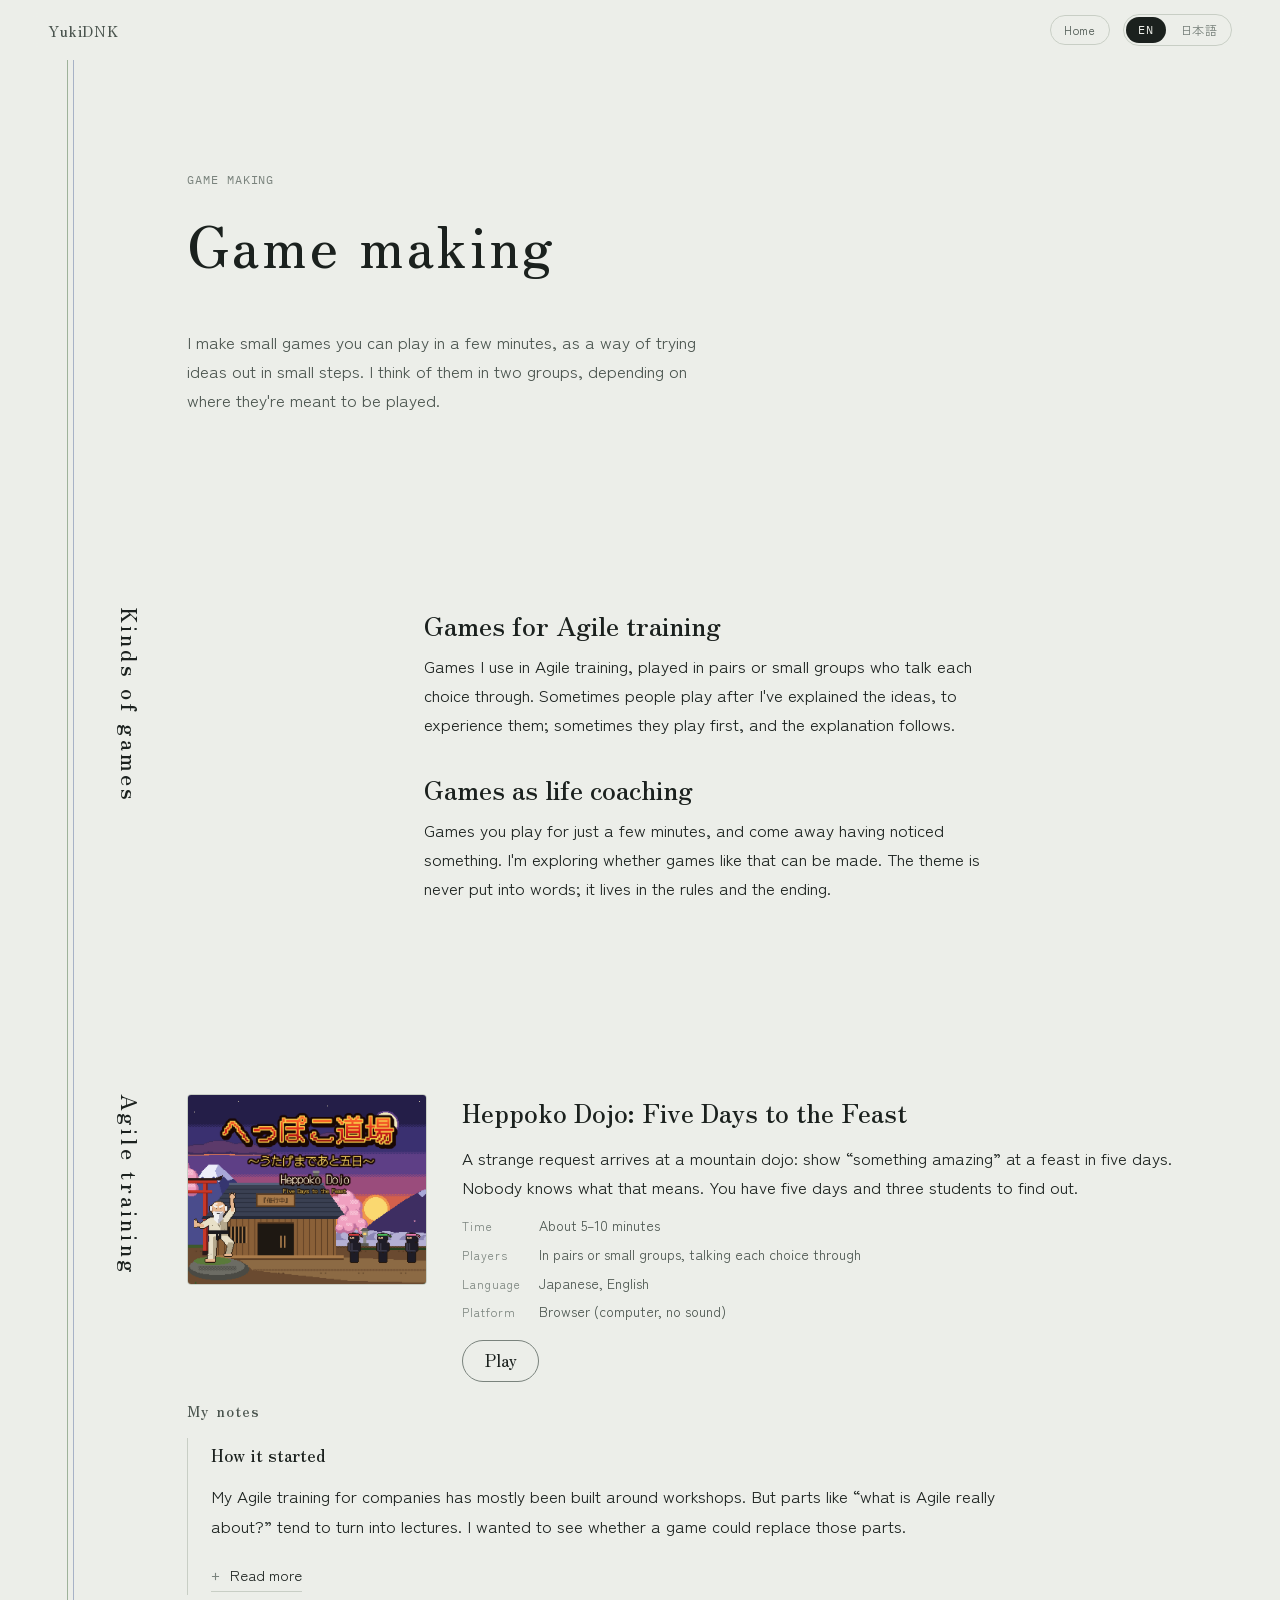
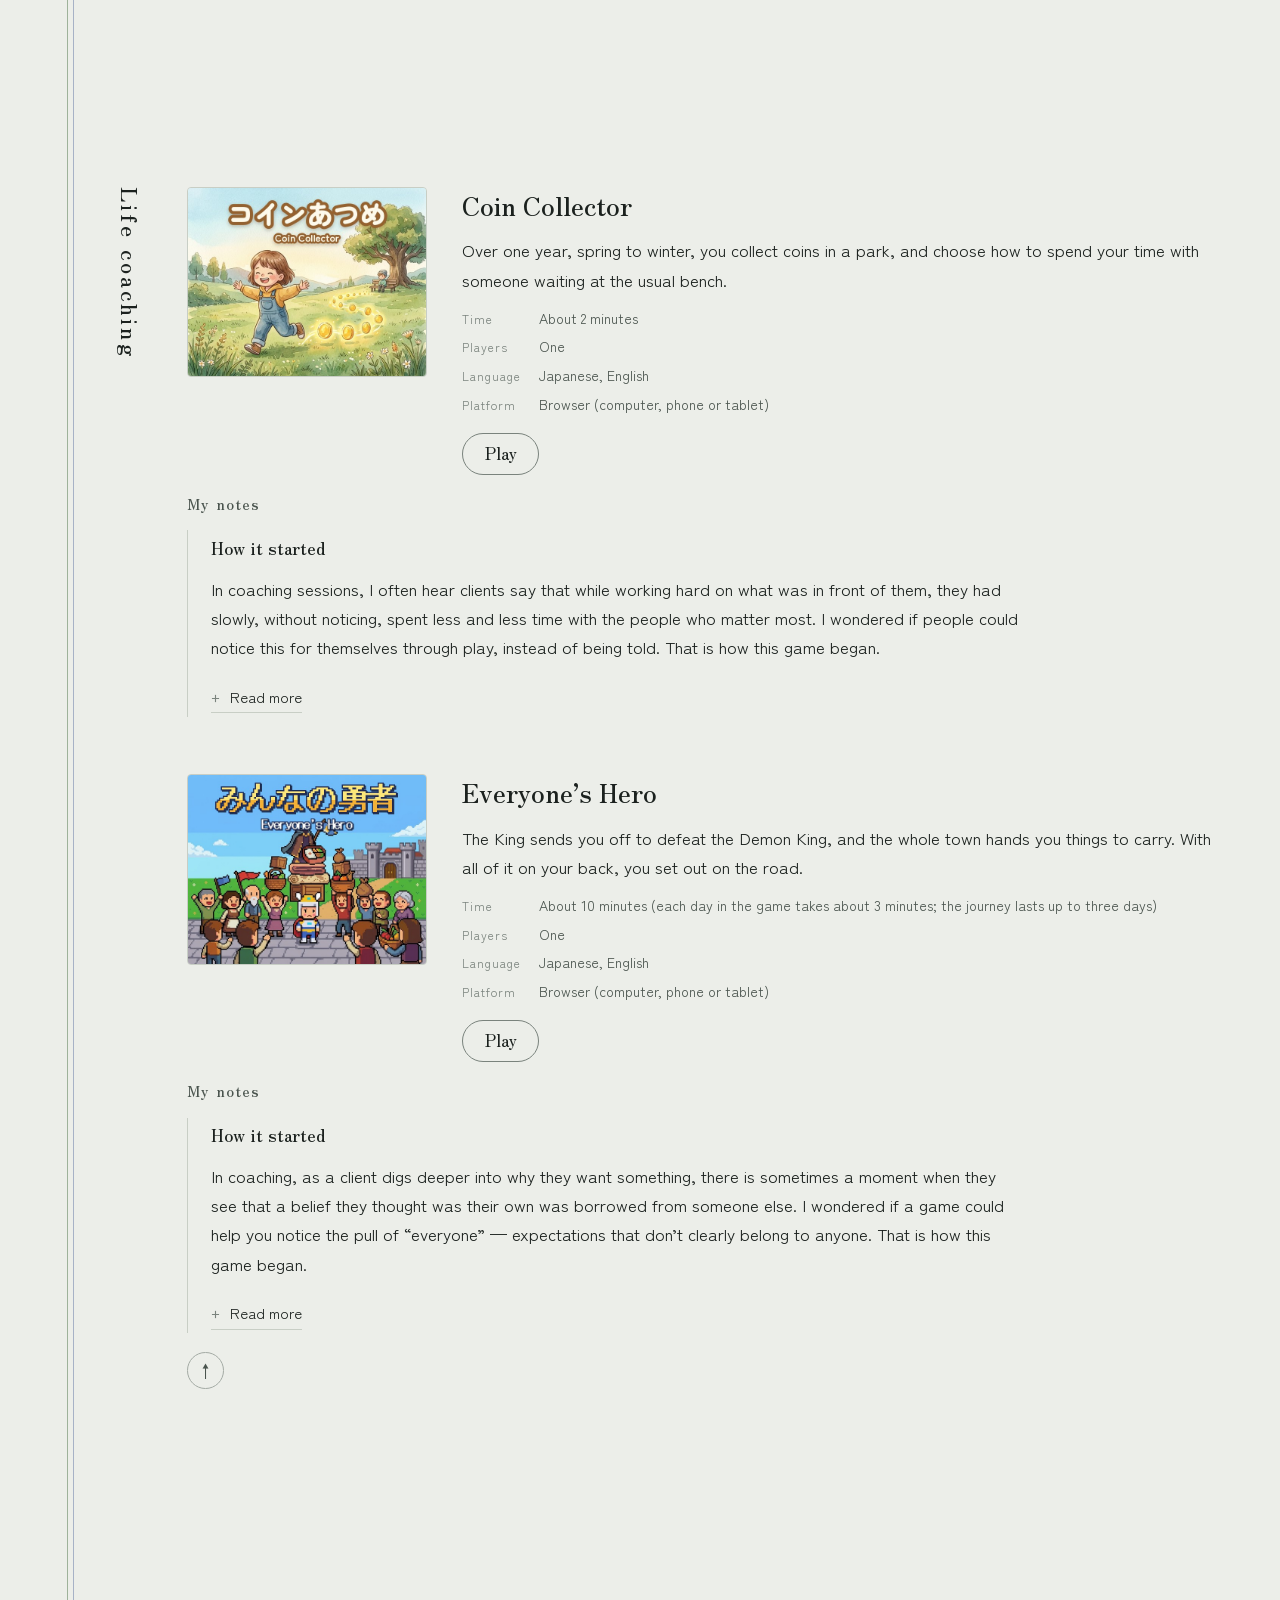
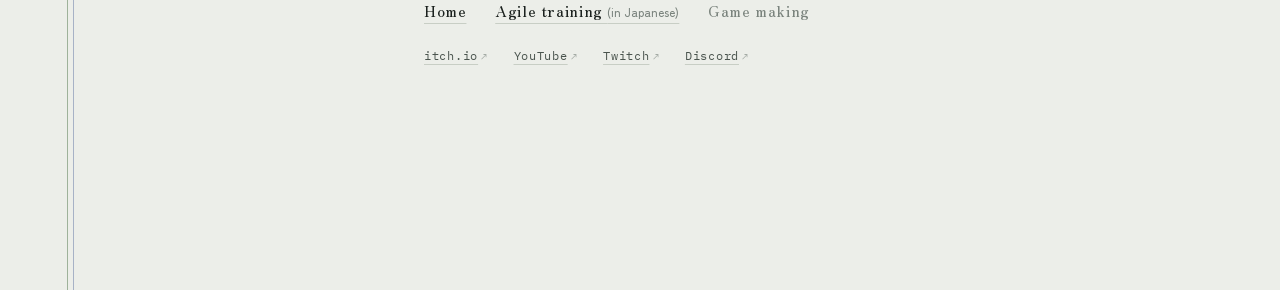
==== games.html @ 8286f77a "テキスト修正" ====
<!doctype html>
<html lang="ja" data-lang="ja">
<head>
<meta charset="utf-8">
<meta name="viewport" content="width=device-width, initial-scale=1, viewport-fit=cover">
<title>Game making | YukiDNK</title>
<meta name="description" content="YukiDNKがつくる数分で遊べる小さなゲーム。アジャイル研修向けとライフコーチング体験の2種類。Small browser games by YukiDNK, for Agile training and as life coaching.">
<meta property="og:type" content="website">
<meta property="og:site_name" content="YukiDNK">
<meta property="og:locale" content="ja_JP">
<meta property="og:locale:alternate" content="en_US">
<meta property="og:title" content="Game making | YukiDNK">
<meta property="og:description" content="YukiDNKがつくる数分で遊べる小さなゲーム。アジャイル研修向けとライフコーチング体験の2種類。Small browser games by YukiDNK, for Agile training and as life coaching.">
<meta property="og:url" content="https://yukidnk.github.io/games.html">
<meta property="og:image" content="https://yukidnk.github.io/assets/img/yukidnk-og-games.png">
<meta property="og:image:width" content="1200">
<meta property="og:image:height" content="630">
<meta property="og:image:alt" content="ゲーム開発 / Game making | YukiDNK">
<meta name="twitter:card" content="summary_large_image">
<link rel="icon" type="image/png" sizes="64x64" href="assets/img/yukidnk-favicon.png">
<link rel="icon" type="image/png" sizes="192x192" href="assets/img/yukidnk-favicon-192.png">
<link rel="apple-touch-icon" sizes="180x180" href="assets/img/yukidnk-apple-touch.png">
<link rel="preconnect" href="https://fonts.googleapis.com">
<link rel="preconnect" href="https://fonts.gstatic.com" crossorigin>
<link rel="stylesheet" href="https://fonts.googleapis.com/css2?family=IBM+Plex+Mono:wght@300;400&family=Zen+Kaku+Gothic+New:wght@400;500;700&family=Zen+Old+Mincho:wght@500;600&display=swap">
<link rel="stylesheet" href="assets/css/style.css">
<script>(function(){var l=null;try{l=localStorage.getItem('ns-lang')}catch(e){}if(l!=='ja'&&l!=='en'){l='en'}var r=document.documentElement;r.setAttribute('data-lang',l);r.lang=l;})();</script>
<style>
/* ---------- training page: shares the tokens, header, sections and footer of the top page ---------- */

.sub .mark { opacity: 1; transform: none; }
.home {
  font: 400 .74rem/1 var(--sans);
  letter-spacing: .04em;
  padding: .5rem .85rem;
  border: 1px solid var(--rule);
  border-radius: 999px;
  color: var(--ink-2);
  text-decoration: none;
  transition: color .2s, border-color .2s;
}
.home:hover { color: var(--ink); border-color: var(--ink-3); }

/* the two lines, quiet and straight here */
.story.plain::before,
.story.plain::after {
  content: "";
  position: absolute;
  top: 0; bottom: 0;
  width: 1.35px;
  opacity: .55;
  pointer-events: none;
}
.story.plain::before { left: calc(var(--thread-w) * .34); background: var(--line-a); }
.story.plain::after  { left: calc(var(--thread-w) * .34 + 6px); background: var(--line-b); }

/* title */
.t-hero {
  display: grid;
  grid-template-columns: var(--hcol) minmax(0, 1fr);
  column-gap: var(--gap);
  padding-top: clamp(3rem, 9vw, 7rem);
}
.t-hero > * { grid-column: 2; }
.t-kicker {
  font: 400 .72rem/1.4 var(--mono);
  letter-spacing: .08em;
  color: var(--ink-3);
  margin-bottom: 1.2rem;
}
.t-title {
  font-family: var(--serif);
  font-weight: 500;
  font-size: clamp(2.3rem, 1.6rem + 3vw, 3.6rem);
  line-height: 1.25;
  letter-spacing: .04em;
}
.t-lead {
  max-width: 32rem;
  margin-top: clamp(2rem, 5vw, 3rem);
  color: var(--ink-2);
}

/* body column inside a section: a small label on the side, text in the reading column */
.t-block {
  display: grid;
  grid-template-columns: var(--side) minmax(0, var(--measure));
  column-gap: var(--gap);
  row-gap: 1rem;
  align-items: start;
}
/* the side label sits on the same baseline as the first line beside it */
.t-block { align-items: baseline; }
.t-block + .t-block { margin-top: clamp(3.5rem, 8vw, 5rem); }
.t-block > * { grid-column: 2; }
.t-side {
  grid-column: 1;
  grid-row: 1;
  font: 400 .72rem/1.6 var(--mono);
  letter-spacing: .06em;
  color: var(--ink-3);
}
.t-block h3 {
  font-family: var(--serif);
  font-weight: 600;
  font-size: clamp(1.3rem, 1.05rem + .9vw, 1.65rem);
  line-height: 1.4;
}
.t-note { color: var(--ink-2); font-size: .94rem; }

/* quiet lists: a small dot, like the lead on the top page */
.t-list { list-style: none; padding: 0; display: flex; flex-direction: column; gap: .55rem; }
.t-list li { position: relative; padding-left: 1.2rem; }
.t-list li::before {
  content: "";
  position: absolute;
  left: .1rem; top: .85em;
  width: 5px; height: 5px;
  border-radius: 50%;
  background: var(--line-a);
}
.t-list.b li::before { background: var(--line-b); }
.t-list.alt li:nth-child(even)::before { background: var(--line-b); }

.t-pair { display: grid; grid-template-columns: minmax(0, 1fr); gap: 1.8rem; margin-top: .4rem; }
.t-pair h4 {
  font-family: var(--serif);
  font-weight: 500;
  font-size: 1.05rem;
  margin: 0 0 .6rem;
}
.t-pair h4 small {
  font: 400 .7rem/1 var(--mono);
  letter-spacing: .08em;
  color: var(--ink-3);
  margin-left: .6rem;
}



.top-r { display: flex; align-items: center; gap: .8rem; }

/* the two kinds */
.g-kinds { display: grid; gap: 2rem; }
.g-kind h3 { margin-bottom: .45rem; }
.plain-link { text-decoration: none; }
.plain-link:hover { text-decoration: underline; text-decoration-color: var(--line-a); text-underline-offset: .35em; text-decoration-thickness: 1px; }

/* one game: a compact row that stays short as the list grows */
.g-list { display: flex; flex-direction: column; gap: clamp(2.6rem, 6vw, 3.6rem); }
.g-game {
  display: grid;
  grid-template-columns: minmax(0, 15rem) minmax(0, 1fr);
  column-gap: clamp(1.4rem, 3vw, 2.2rem);
  row-gap: 1rem;
  align-items: start;
}
.g-cover {
  position: relative;
  margin: 0;
  aspect-ratio: 630 / 500;
  border-radius: 4px;
  overflow: hidden;
  background: var(--paper-2);
  border: 1px solid var(--rule);
}
.g-cover img { position: absolute; inset: 0; display: block; width: 100%; height: 100%; object-fit: cover; }
.g-body { display: flex; flex-direction: column; gap: .8rem; min-width: 0; }
.g-title { font-family: var(--serif); font-weight: 600; font-size: clamp(1.3rem, 1.05rem + .9vw, 1.6rem); line-height: 1.4; }
.g-meta {
  display: grid;
  grid-template-columns: max-content minmax(0, 1fr);
  align-items: baseline;
  gap: .3rem 1.1rem;
  margin: 0;
  font-size: .88rem;
  line-height: 1.7;
}
.g-meta dt { font-family: var(--sans); font-size: .76rem; letter-spacing: .08em; color: var(--ink-3); }
.g-meta dd { margin: 0; color: var(--ink-2); }
.g-actions { display: flex; flex-wrap: wrap; align-items: center; gap: .8rem 1.4rem; margin-top: .2rem; }
.g-actions .door { font-size: 1.02rem; padding: .55em 1.3em .6em; }

/* the notes sit under the row, across its full width: the beginning shows, the rest folds */
.g-notes { grid-column: 1 / -1; }
.g-notes-label { font-family: var(--serif); font-weight: 600; font-size: .92rem; letter-spacing: .08em; color: var(--ink-2); }
.g-notes-body {
  margin-top: .9rem;
  padding: .2rem 0 .2rem 1.4rem;
  border-left: 1px solid var(--rule);
  display: flex; flex-direction: column; gap: 1.8rem;
  max-width: calc(15rem + 2.2rem + var(--measure));
}
.g-more { margin-top: -.6rem; }
.g-more summary {
  display: inline-flex; align-items: baseline; gap: .5rem;
  cursor: pointer; list-style: none;
  font-size: .92rem; color: var(--ink);
}
.g-more summary::-webkit-details-marker { display: none; }
.g-more summary::before { content: "+"; font-family: var(--mono); color: var(--ink-3); display: inline-block; width: .8em; }
.g-more[open] summary::before { content: "\2212"; }
.g-more[open] summary { color: var(--ink-3); }
.g-more summary:hover { color: var(--ink); }
.g-more:not([open]) .when-open, .g-more[open] .when-closed { display: none; }
.g-note-out { font-size: .88rem; color: var(--ink-2); }
.g-note-out a { text-underline-offset: .3em; text-decoration-thickness: 1px; }
.g-more-body { margin-top: 1.6rem; display: flex; flex-direction: column; gap: 1.8rem; }
.g-note h4 { font-family: var(--serif); font-weight: 600; font-size: 1.05rem; margin: 0 0 .55rem; }
.g-note > * + * { margin-top: .7rem; }
.g-changed li b { font-weight: 500; }
.g-changed li .to { display: block; color: var(--ink-2); }

@media (max-width: 860px) {
  .t-hero { display: block; }
  .t-block { grid-template-columns: minmax(0, 1fr); }
  .t-block > * { grid-column: 1; }
  .t-side { grid-row: auto; }
  .story.plain::before { left: 9px; }
  .story.plain::after  { left: 15px; }
}
@media (max-width: 620px) {
  .g-game { grid-template-columns: minmax(0, 1fr); }
  .g-cover { max-width: 22rem; }
  .g-notes-body { padding-left: 1rem; }
}
@media (max-width: 520px) {
  .top-r .home { display: none; }
}
</style>
</head>
<body class="sub" id="top">

<header class="top">
  <a class="mark" href="index.html">YukiDNK</a>
  <div class="top-r">
    <a class="home" href="index.html"><span lang="ja">ホームへ</span><span lang="en">Home</span></a>
    <div class="lang" role="group" aria-label="Language / 言語">
      <button type="button" data-set-lang="en" aria-pressed="true" lang="en" class="keep">EN</button>
      <button type="button" data-set-lang="ja" aria-pressed="false" lang="ja" class="keep ja">日本語</button>
    </div>
  </div>
</header>

<div class="story plain">
<main>

<section class="t-hero" aria-labelledby="t-title">
  <p class="t-kicker">GAME MAKING</p>
  <h1 class="t-title" id="t-title"><span lang="ja">ゲーム開発</span><span lang="en">Game making</span></h1>
  <p class="t-lead" lang="ja">数分で遊べる小さなゲームをつくりながら、アイデアを小さく試しています。使われる場面に合わせて2つに分けて考えています。</p>
  <p class="t-lead" lang="en">I make small games you can play in a few minutes, as a way of trying ideas out in small steps. I think of them in two groups, depending on where they're meant to be played.</p>
</section>

<section class="sec" aria-labelledby="h-kinds">
  <h2 class="sh" id="h-kinds"><span lang="ja">ゲームの種類</span><span lang="en">Kinds of games</span></h2>
  <div class="sbody">
    <div class="t-block">
      <div class="g-kinds">
        <div class="g-kind">
          <h3><a href="#agile-games" class="plain-link"><span lang="ja">アジャイル研修向けゲーム</span><span lang="en">Games for Agile training</span></a></h3>
          <p lang="ja">アジャイル研修の中で2人1組や少人数のグループで相談しながら遊べるゲームです。考え方を説明したあとに体験として遊んでもらうことも、先に遊んでから説明につなげることもあります。</p>
          <p lang="en">Games I use in Agile training, played in pairs or small groups who talk each choice through. Sometimes people play after I've explained the ideas, to experience them; sometimes they play first, and the explanation follows.</p>
        </div>
        <div class="g-kind">
          <h3><a href="#coaching-games" class="plain-link"><span lang="ja">ライフコーチング体験ゲーム</span><span lang="en">Games as life coaching</span></a></h3>
          <p lang="ja">数分遊んだあとに、ふと何かに気づける。そんなゲームがつくれないかを探っています。テーマは言葉にせず、ルールと結末に込めています。</p>
          <p lang="en">Games you play for just a few minutes, and come away having noticed something. I'm exploring whether games like that can be made. The theme is never put into words; it lives in the rules and the ending.</p>
        </div>
      </div>
    </div>
  </div>
</section>

<section class="sec" id="agile-games" aria-labelledby="h-agile">
  <h2 class="sh" id="h-agile"><span lang="ja">アジャイル研修</span><span lang="en">Agile training</span></h2>
  <div class="sbody">
    <div class="g-list">
    <article class="g-game" id="heppoko-dojo">
      <figure class="g-cover"><img src="assets/img/games/heppoko-dojo-cover.png" alt="" data-alt-ja="へっぽこ道場 ～うたげまであと五日～ のカバー画像" data-alt-en="Cover of Heppoko Dojo: Five Days to the Feast" loading="lazy"></figure>
      <div class="g-body">
        <h3 class="g-title"><span lang="ja">へっぽこ道場 ～うたげまであと五日～</span><span lang="en">Heppoko Dojo: Five Days to the Feast</span></h3>
        <p lang="ja">山奥の道場に「5日後のうたげで、すごいものを見せてほしい」という依頼が届きます。それが何なのか分からないまま、3人の弟子と5日間を過ごすゲームです。</p>
        <p lang="en">A strange request arrives at a mountain dojo: show “something amazing” at a feast in five days. Nobody knows what that means. You have five days and three students to find out.</p>
        <dl class="g-meta">
          <dt><span lang="ja">時間</span><span lang="en">Time</span></dt><dd><span lang="ja">約5〜10分</span><span lang="en">About 5–10 minutes</span></dd>
          <dt><span lang="ja">人数</span><span lang="en">Players</span></dt><dd><span lang="ja">2人1組や少人数のグループで相談しながら</span><span lang="en">In pairs or small groups, talking each choice through</span></dd>
          <dt><span lang="ja">言語</span><span lang="en">Language</span></dt><dd><span lang="ja">日本語・英語</span><span lang="en">Japanese, English</span></dd>
          <dt><span lang="ja">環境</span><span lang="en">Platform</span></dt><dd><span lang="ja">ブラウザ（PC、音は出ません）</span><span lang="en">Browser (computer, no sound)</span></dd>
        </dl>
        <p class="g-actions"><a class="door" href="https://yukidnk.itch.io/heppoko-dojo" target="_blank" rel="noopener"><span lang="ja">遊んでみる</span><span lang="en">Play</span></a></p>
      </div>
      <div class="g-notes">
        <p class="g-notes-label"><span lang="ja">制作メモ</span><span lang="en">My notes</span></p>
        <div class="g-notes-body">
          <div class="g-note">
            <h4><span lang="ja">生まれたきっかけ</span><span lang="en">How it started</span></h4>
            <p lang="ja">企業向けのアジャイル研修はワークショップを中心に行ってきました。ただ、「アジャイルの本質とは何か」といったパートになると、どうしても座学っぽくなってしまいます。そこをゲームの体験に置き換えられないかと、実験してみました。</p>
            <p lang="en">My Agile training for companies has mostly been built around workshops. But parts like “what is Agile really about?” tend to turn into lectures. I wanted to see whether a game could replace those parts.</p>
          </div>
          <details class="g-more">
            <summary><span class="when-closed"><span lang="ja">続きを読む</span><span lang="en">Read more</span></span><span class="when-open"><span lang="ja">閉じる</span><span lang="en">Close</span></span></summary>
            <div class="g-more-body">
          <div class="g-note">
            <p lang="ja">ちなみに、体験してほしいのは次の3つです。</p>
            <ul class="t-list alt" lang="ja">
              <li>ぐるぐると、ちょっとずつ進める</li>
              <li>時間とリソースを固定し、その中で何をやるかを変える</li>
              <li>正解が分からないときにはフィードバックから学ぶ</li>
            </ul>
            <p lang="en">The game explores three ideas:</p>
            <ul class="t-list alt" lang="en">
              <li>Small steps and short feedback loops</li>
              <li>Fixed time and resources, with the scope allowed to change</li>
              <li>Learning from feedback when you don't know the answer in advance</li>
            </ul>
          </div>
          <div class="g-note">
            <h4><span lang="ja">研修での使い方</span><span lang="en">In a workshop</span></h4>
            <p lang="ja">考え方を説明したあとに体験として遊んでもらっても、先に遊んでもらってから説明につなげても使えます。遊んだあとは「どうでしたか？」とざっくり感想を聞くだけでも、どこまで伝わっているかが見えてきます。</p>
            <p lang="en">You can explain the ideas first and let people experience them in the game, or have them play first and lead into the explanation. Afterwards, simply asking “How was it?” is often enough to see how much has landed.</p>
          </div>
          <div class="g-note">
            <h4><span lang="ja">見た目について</span><span lang="en">About the look</span></h4>
            <p lang="ja">あえて少し粗い仕上がりにしています。動くものを早く見せて、反応から学ぶ。そんな感覚を体験しやすくするために、作り込みすぎないようにしています。</p>
            <p lang="en">It's a little rough on purpose. Showing something that works early, and learning from the reaction, is easier to feel when things aren't over-polished.</p>
          </div>
          <div class="g-note">
            <h4><span lang="ja">作り直した話</span><span lang="en">Starting over</span></h4>
            <p lang="ja">最初の版では、教えたいことを全部入れようとして、両利きの経営の考え方まで盛り込むつもりでした。しかし、このままでは遊ぶ人にとって難しくなりすぎると思い、最初から作り直すことに。今度はコードを書く前に、AIとのチャットで文章だけのゲームとして遊び、ルールを確かめながら作ることにしました。意図したわけではありませんが、小さく試して反応から学ぶというこのゲームのテーマを、自分でも実践していたことになります。</p>
            <p lang="en">The first version tried to fit in everything I wanted to teach, even organizational ambidexterity. It was going to be far too hard to play, so I started over from scratch. This time, before writing any code, I played it as a text-only game in a chat with AI, checking the rules as I went. I hadn't planned it, but I was living the game's own theme: try small, and learn from the reaction.</p>
          </div>
          <p class="g-note-out"><span lang="ja">ゲームづくりの舞台裏は<a href="https://note.com/yukidnk/n/n7bda93e45d8b" target="_blank" rel="noopener">note</a>に書いています。</span><span lang="en">The behind-the-scenes story is in <a href="https://yukidnk.itch.io/heppoko-dojo/devlog/1690246/i-made-my-first-game-ever-then-rebuilt-the-whole-thing-the-next-day" target="_blank" rel="noopener">the devlog</a>.</span></p>
            </div>
          </details>
        </div>
      </div>
    </article>
    </div>
  </div>
</section>

<section class="sec" id="coaching-games" aria-labelledby="h-coach">
  <h2 class="sh" id="h-coach"><span lang="ja">ライフコーチング</span><span lang="en">Life coaching</span></h2>
  <div class="sbody">
    <div class="g-list">
    <article class="g-game" id="coin-collector">
      <figure class="g-cover"><img src="assets/img/games/coin-collector-cover.jpg" alt="" data-alt-ja="コインあつめ のカバー画像" data-alt-en="Cover of Coin Collector" loading="lazy"></figure>
      <div class="g-body">
        <h3 class="g-title"><span lang="ja">コインあつめ</span><span lang="en">Coin Collector</span></h3>
        <p lang="ja">春・夏・秋・冬の1年のあいだ、公園でコインを集めながら、いつものベンチで待っている人との時間をどう使うかを選ぶゲームです。</p>
        <p lang="en">Over one year, spring to winter, you collect coins in a park, and choose how to spend your time with someone waiting at the usual bench.</p>
        <dl class="g-meta">
          <dt><span lang="ja">時間</span><span lang="en">Time</span></dt><dd><span lang="ja">約2分</span><span lang="en">About 2 minutes</span></dd>
          <dt><span lang="ja">人数</span><span lang="en">Players</span></dt><dd><span lang="ja">一人</span><span lang="en">One</span></dd>
          <dt><span lang="ja">言語</span><span lang="en">Language</span></dt><dd><span lang="ja">日本語・英語</span><span lang="en">Japanese, English</span></dd>
          <dt><span lang="ja">環境</span><span lang="en">Platform</span></dt><dd><span lang="ja">ブラウザ（PC・スマホ・タブレット）</span><span lang="en">Browser (computer, phone or tablet)</span></dd>
        </dl>
        <p class="g-actions"><a class="door" href="https://yukidnk.itch.io/coin-collector" target="_blank" rel="noopener"><span lang="ja">遊んでみる</span><span lang="en">Play</span></a></p>
      </div>
      <div class="g-notes">
        <p class="g-notes-label"><span lang="ja">制作メモ</span><span lang="en">My notes</span></p>
        <div class="g-notes-body">
          <div class="g-note">
            <h4><span lang="ja">生まれたきっかけ</span><span lang="en">How it started</span></h4>
            <p lang="ja">ライフコーチングでクライアントと話していると、目の前のことを一生懸命がんばるうちに、大切な人と過ごす時間が気づかないうちに少しずつ減っていた、という話によく出会います。それを言葉で伝えるのではなく、遊びの中で自分で気づけないか。それがこのゲームの始まりです。</p>
            <p lang="en">In coaching sessions, I often hear clients say that while working hard on what was in front of them, they had slowly, without noticing, spent less and less time with the people who matter most. I wondered if people could notice this for themselves through play, instead of being told. That is how this game began.</p>
          </div>
          <details class="g-more">
            <summary><span class="when-closed"><span lang="ja">続きを読む</span><span lang="en">Read more</span></span><span class="when-open"><span lang="ja">閉じる</span><span lang="en">Close</span></span></summary>
            <div class="g-more-body">
          <div class="g-note">
            <h4><span lang="ja">隠されたテーマ</span><span lang="en">The hidden theme</span></h4>
            <p lang="ja">「幸せは、遠くではなく、すぐ近くにある」。これが、このゲームの隠されたテーマです。ゲームの中には、このテーマも「幸せはすぐ隣に」という名前も出てきません。題名は「コインあつめ」、説明は「コインをたくさん集めよう」だけです。エンディングで本当の題名を明かす案もありましたが、テーマを言葉にしてしまうのでやめました。</p>
            <p lang="en">“Happiness isn’t far away; it’s right beside you.” That is the hidden theme of this game. Neither the theme nor the name “Happiness Is Right Beside You” appears in the game. The title is just “Coin Collector”, and the only instruction is to collect as many coins as you can. I once planned to show a “real” title at the ending, but dropped it because it would put the theme into words.</p>
          </div>
          <div class="g-note">
            <h4><span lang="ja">ゲームの仕組みに込めた思い</span><span lang="en">What I put into it</span></h4>
            <ul class="t-list alt" lang="ja">
              <li>大切な人との時間は、当たり前になってしまって見すごしやすい。だから話しかけてくる人たちは通知音つきでにぎやかにして、大切な人は季節に1回、小さな声で「ねえ、今から会える？」と呼ぶだけにしました。</li>
              <li>ふだんの生活でもお金を稼ぐことは大切で、仕事に打ち込む時期があってもいいと思っています。だからゲームの中でもコインを集める楽しさは否定せず、集めたコインの最高記録が残るようにしました。</li>
              <li>絵では、主人公は女の子、ベンチで待っているのは男の子です。でも、ふたりの関係は決めていません。恋人でも、友だちでも、家族でもいい。ベンチの男の子に、あなたにとって大切な人を重ねてもらえたらと思っています。</li>
            </ul>
            <ul class="t-list alt" lang="en">
              <li>It is easy to take time with the people who matter for granted. So the people who call out to you are loud, with notification sounds, while the person who matters calls just once a season, quietly: “Hey, can you come now?”</li>
              <li>In real life, earning money matters too, and there can be times to focus on work. So I didn’t want the game to look down on the fun of collecting coins. That is why it keeps your best record.</li>
              <li>In the pictures, you play a girl, and a boy waits at the bench. But their relationship is never named. He could be a partner, a friend, or family. I hope you can see someone who matters to you in him.</li>
            </ul>
          </div>
          <div class="g-note">
            <h4><span lang="ja">試してみて分かったこと</span><span lang="en">What play-testing taught me</span></h4>
            <ul class="t-list alt g-changed" lang="ja">
              <li><b>大切な人がだんだん離れて、最後にはいなくなる形にしていました。</b><span class="to">正解と不正解があるように見えてしまうのでやめて、寂しそうになるだけにしました。</span></li>
              <li><b>関係の深さをバーで見せていました。</b><span class="to">数字で見えると「気づいたときにはもう遅い」が成り立たないのでやめて、表情と色だけで伝えることにしました。</span></li>
              <li><b>恋愛の誘いも入れていました。</b><span class="to">どう演出しても浮気に見えてしまうことと、恋をする相手の性別を決めたくなかったことからやめました。</span></li>
            </ul>
            <ul class="t-list alt g-changed" lang="en">
              <li><b>The person slowly drifted away and finally left.</b><span class="to">That made it look as if there were right and wrong ways to play, so now they only look lonely.</span></li>
              <li><b>A bar showed how close you were.</b><span class="to">If you can see it as a number, “by the time you notice, it's too late” no longer works, so it's shown only through face and color.</span></li>
              <li><b>There were romantic invitations too.</b><span class="to">However I presented them, they looked like cheating, and I didn’t want to decide the gender of a possible partner, so I took them out.</span></li>
            </ul>
          </div>
          <div class="g-note">
            <h4><span lang="ja">遊んだあとに</span><span lang="en">After you play</span></h4>
            <p lang="ja">何かを選べばほかの何かは選べません。仕事も付き合いもSNSもそれぞれに価値があります。ふとだれかの顔が浮かんだら、久しぶりに連絡してみてください。</p>
            <p lang="en">Choosing one thing means not choosing another. Work, friends, and social media all have their value. If someone comes to mind, why not get in touch? It may have been a while.</p>
          </div>
          <p class="g-note-out"><span lang="ja">ゲームづくりの舞台裏は<a href="https://note.com/yukidnk/n/na8d038070e01" target="_blank" rel="noopener">note</a>に書いています。</span><span lang="en">The behind-the-scenes story is in <a href="https://yukidnk.itch.io/coin-collector/devlog/1690295/how-many-coins-does-a-memory-cost-i-made-a-game-in-a-day-then-cut-the-price-from-30-to-3" target="_blank" rel="noopener">the devlog</a>.</span></p>
            </div>
          </details>
        </div>
      </div>
    </article>
    <article class="g-game" id="everyones-hero">
      <figure class="g-cover"><img src="assets/img/games/everyones-hero-cover.jpg" alt="" data-alt-ja="みんなの勇者 のカバー画像" data-alt-en="Cover of Everyone’s Hero" loading="lazy"></figure>
      <div class="g-body">
        <h3 class="g-title"><span lang="ja">みんなの勇者</span><span lang="en">Everyone’s Hero</span></h3>
        <p lang="ja">王様に「魔王をたおしてまいれ」と送り出され、町の人たちから次々に荷物をわたされた勇者として旅に出るゲームです。</p>
        <p lang="en">The King sends you off to defeat the Demon King, and the whole town hands you things to carry. With all of it on your back, you set out on the road.</p>
        <dl class="g-meta">
          <dt><span lang="ja">時間</span><span lang="en">Time</span></dt><dd><span lang="ja">約10分（ゲームの中の1日が約3分。旅は長くて3日）</span><span lang="en">About 10 minutes (each day in the game takes about 3 minutes; the journey lasts up to three days)</span></dd>
          <dt><span lang="ja">人数</span><span lang="en">Players</span></dt><dd><span lang="ja">一人</span><span lang="en">One</span></dd>
          <dt><span lang="ja">言語</span><span lang="en">Language</span></dt><dd><span lang="ja">日本語・英語</span><span lang="en">Japanese, English</span></dd>
          <dt><span lang="ja">環境</span><span lang="en">Platform</span></dt><dd><span lang="ja">ブラウザ（PC・スマホ・タブレット）</span><span lang="en">Browser (computer, phone or tablet)</span></dd>
        </dl>
        <p class="g-actions"><a class="door" href="https://yukidnk.itch.io/everyones-hero" target="_blank" rel="noopener"><span lang="ja">遊んでみる</span><span lang="en">Play</span></a></p>
      </div>
      <div class="g-notes">
        <p class="g-notes-label"><span lang="ja">制作メモ</span><span lang="en">My notes</span></p>
        <div class="g-notes-body">
          <div class="g-note">
            <h4><span lang="ja">生まれたきっかけ</span><span lang="en">How it started</span></h4>
            <p lang="ja">コーチングの中でクライアントが「なぜそうしたいのか」を深く掘っていくと、自分の考えだと思っていたことが、じつはだれかから借りた思いこみだったと気づく瞬間があります。だれの考えか分からない「みんな」からの期待に、遊びながら気づけないか。それがこのゲームの始まりです。</p>
            <p lang="en">In coaching, as a client digs deeper into why they want something, there is sometimes a moment when they see that a belief they thought was their own was borrowed from someone else. I wondered if a game could help you notice the pull of “everyone” — expectations that don’t clearly belong to anyone. That is how this game began.</p>
          </div>
          <details class="g-more">
            <summary><span class="when-closed"><span lang="ja">続きを読む</span><span lang="en">Read more</span></span><span class="when-open"><span lang="ja">閉じる</span><span lang="en">Close</span></span></summary>
            <div class="g-more-body">
          <div class="g-note">
            <h4><span lang="ja">隠されたテーマ</span><span lang="en">The hidden theme</span></h4>
            <p lang="ja">「全部持たなくていい。手放すと、だれかのところへ巡っていく」。そして、その手前にある「自分に合うものを選べばいい」。これが、このゲームの隠されたテーマです。伝説のつるぎやよろいは、いかにも勇者らしい装備ですが、主人公に合うとはかぎりません。「勇者ならこうするはず」とまねをして合わない物まで持つと、体が重くなって思うように進めなくなります。「手放す」「身軽」のような答えになる言葉は、題名にもゲームの中にも入れていません。「みんなの勇者」という題名は、遊ぶ前は明るく聞こえ、遊んだあとは、みんなの期待を背負わされた勇者の話として少しちがって聞こえるように選びました。</p>
            <p lang="en">“You don’t have to carry it all. What you let go finds its way to someone else.” And, just before that: “Choose what fits you.” These are the hidden themes of this game. A legendary sword and armor are just what a hero should have, but they may not fit you. If you copy what a hero “should” do and carry things that don’t fit, you get heavy and can’t move the way you want. Words that would spoil it, like “let go” or “travel light”, appear nowhere in the title or the game. I chose the title “Everyone’s Hero” because it sounds cheerful before you play. After you play, it may sound like the story of a hero weighed down by everyone’s expectations.</p>
          </div>
          <div class="g-note">
            <h4><span lang="ja">ゲームの仕組みに込めた思い</span><span lang="en">What I put into it</span></h4>
            <ul class="t-list alt" lang="ja">
              <li>「勇者」という役目そのものが、最初にわたされるいちばん大きな荷物なのかもしれない。そう思って、3人とも本当は勇者ではないのに、みんなから「勇者」と呼ばれるようにしました。</li>
              <li>手放すことは、捨てることではない。自分に合わない物も、だれかにとっては宝物かもしれない。そう感じてほしくて、手放した物は通りがかった人が思いがけない使い方で喜ぶようにしました。</li>
              <li>重い荷物を持たされているのは、勇者だけではありません。魔王もまた、かんむりや「もっと魔王らしく」という責任をかかえています。だから魔王は、たおすのではなく、話を聞いたり、となりに座ったりできるようにしました。</li>
            </ul>
            <ul class="t-list alt" lang="en">
              <li>The role of “hero” may itself be the first, and heaviest, thing we are handed. So none of the three is really a hero, yet everyone calls you one.</li>
              <li>Letting go isn’t throwing away. What doesn’t fit you may be a treasure to someone else. So when you let something go, someone passing by finds an unexpected use for it, and is glad.</li>
              <li>The hero isn’t the only one given heavy things to carry. The Demon King carries them too: crowns, and the duty to act “more like a Demon King”. So instead of fighting him, you can listen to him or sit beside him.</li>
            </ul>
          </div>
          <div class="g-note">
            <h4><span lang="ja">試してみて分かったこと</span><span lang="en">What play-testing taught me</span></h4>
            <ul class="t-list alt g-changed" lang="ja">
              <li><b>文章だけで試しに遊んでみた時は、道で人に会うたびに話が止まって、どうするかを選ぶ形でした。</b><span class="to">毎回聞かれると「全員を助けなきゃ」という気持ちになってしまうのでやめて、道で出会う人たちは、ただ道ばたにいるだけにしました。素通りも、ひとつの旅の形です。</span></li>
              <li><b>主人公はゲーム側で決める形にしていました。生まれ持ったものは、自分では選べないからです。</b><span class="to">でも、2回目からはゲームとしても楽しんでほしいと思い、一度最後まで遊んだあとは主人公を3人から選べるようにしました。1回目は選べないことを体験し、2回目からは自分に合う旅人を選べます。</span></li>
              <li><b>町の人の引きとめを本心の心配や悲しさだけにしていました。</b><span class="to">「みんなそう言ってるよ」のように、「みんな」を持ち出して人を動かそうとする言葉は、世の中によくあります。でも、その「みんな」とは、いったいだれなのか。ふと立ち止まって考えるきっかけになればと思い、「みんな」を持ち出す人を半分だけ加えました。全員が言うとわざとらしくなってしまう一方、半分くらいであれば「みんな」の不思議さが際立つと考えたからです。</span></li>
            </ul>
            <ul class="t-list alt g-changed" lang="en">
              <li><b>When I first tested the game in text only, the story stopped every time you met someone on the road, and asked what you’d do.</b><span class="to">Being asked every time made it feel like you had to help everyone, so now the people you meet simply wait by the road. Walking past is one way to travel, too.</span></li>
              <li><b>You could never choose your traveler, because we don’t choose what we’re born with.</b><span class="to">But I also wanted the game to be fun to play again, so once you’ve played it through, you can choose from the three. The first time, you can’t choose; after that, you can pick the one who fits you.</span></li>
              <li><b>The townspeople held you back only out of honest worry or sadness.</b><span class="to">People often try to persuade us with “everyone”: “Everyone says so.” But who is “everyone,” really? I wanted players to stop and wonder about that, so I added “everyone” to half of the townspeople. I felt that if all of them said it, it would feel forced, and that with only half, the strangeness of “everyone” would stand out more.</span></li>
            </ul>
          </div>
          <div class="g-note">
            <h4><span lang="ja">遊んだあとに</span><span lang="en">After you play</span></h4>
            <p lang="ja">かかえている荷物はどこから来たのか、何のために持っているのか。ゆっくり眺めてみてください。</p>
            <p lang="en">Where did the things you carry come from, and what are you carrying them for? Take your time and have a look.</p>
          </div>
          <p class="g-note-out"><span lang="ja">ゲームづくりの舞台裏は<a href="https://note.com/yukidnk/n/na37376e5d85e" target="_blank" rel="noopener">note</a>に書いています。</span><span lang="en">The behind-the-scenes story is in <a href="https://yukidnk.itch.io/everyones-hero/devlog/1690483/who-is-everyone-in-everyone-does-it-i-made-a-game-about-it-in-the-shape-of-a-classic-rpg" target="_blank" rel="noopener">the devlog</a>.</span></p>
            </div>
          </details>
        </div>
      </div>
    </article>
    </div>
    <p class="t-back"><a class="back" href="#top"><span aria-hidden="true">↑</span><span class="vh"><span lang="ja">このページのトップへ</span><span lang="en">Back to top</span></span></a></p>
  </div>
</section>

</main>

<footer class="foot">
  <ul class="within" aria-label="YukiDNK">
    <li><a href="index.html"><span lang="ja">ホーム</span><span lang="en">Home</span></a></li>
    <li><a href="training.html"><span lang="ja">アジャイル研修</span><span lang="en">Agile training <small>(in Japanese)</small></span></a></li>
    <li><a href="games.html" aria-current="page"><span lang="ja">ゲーム開発</span><span lang="en">Game making</span></a></li>
  </ul>
  <ul class="elsewhere" aria-label="YukiDNK elsewhere">
    <li><a href="https://yukidnk.itch.io/" target="_blank" rel="noopener">itch.io</a></li>
    <li><a href="https://www.youtube.com/@YukiDNK" target="_blank" rel="noopener">YouTube</a></li>
    <li><a href="https://www.twitch.tv/YukiDNK" target="_blank" rel="noopener">Twitch</a></li>
    <li><a href="https://discord.com/invite/P5dFsZMVmX" target="_blank" rel="noopener">Discord</a></li>
  </ul>
  <div class="tail" aria-hidden="true"></div>
</footer>
</div>

<script>
(function () {
  var root = document.documentElement, KEY = 'ns-lang';
  function apply(l) {
    root.setAttribute('data-lang', l); root.lang = l;
    document.querySelectorAll('[data-set-lang]').forEach(function (b) { b.setAttribute('aria-pressed', String(b.getAttribute('data-set-lang') === l)); });
    document.querySelectorAll('img[data-alt-' + l + ']').forEach(function (i) { i.alt = i.getAttribute('data-alt-' + l); });
  }
  apply(root.getAttribute('data-lang') || 'en');
  document.addEventListener('click', function (e) {
    var b = e.target.closest('[data-set-lang]'); if (!b) return;
    var l = b.getAttribute('data-set-lang'); apply(l);
    try { localStorage.setItem(KEY, l); } catch (err) {}
  });
})();
</script>
</body>
</html>
---- assets/css/style.css ----
/* ------------------------------------------------------------
   Naoya Segawa — personal page
   Tokens first; dark values are redefined below.
------------------------------------------------------------ */

:root {
  --paper:   #ECEEE9;
  --paper-2: #E2E6DF;
  --ink:     #1B211E;
  --ink-2:   #4A544E;
  --ink-3:   #7A837D;
  --ink-4:   #A3AAA4;
  --rule:    #C8CEC5;
  --line-a:  #5F8159;   /* moss  */
  --line-b:  #7082AA;   /* slate */
  --focus:   #3F6C93;

  --thread-w: 56px;
  --hcol: 2.4rem;
  --side: 12rem;
  --measure: 35rem;
  --gap: clamp(1.5rem, 3.5vw, 3.5rem);

  --serif: "Zen Old Mincho", "Hiragino Mincho ProN", "Yu Mincho", "Noto Serif JP", serif;
  --sans:  "Zen Kaku Gothic New", "Hiragino Sans", "Yu Gothic", "Noto Sans JP", system-ui, sans-serif;
  --mono:  "IBM Plex Mono", ui-monospace, "SFMono-Regular", Menlo, monospace;

  color-scheme: light;
}

@media (prefers-color-scheme: dark) {
  :root:not([data-theme="light"]) {
    --paper:   #121614;
    --paper-2: #1A1F1C;
    --ink:     #E1E5DF;
    --ink-2:   #A9B2AB;
    --ink-3:   #7A837D;
    --ink-4:   #56605A;
    --rule:    #2C332F;
    --line-a:  #8DAE85;
    --line-b:  #97A6CC;
    --focus:   #9DBEDD;
    color-scheme: dark;
  }
}
:root[data-theme="dark"] {
  --paper:   #121614;
  --paper-2: #1A1F1C;
  --ink:     #E1E5DF;
  --ink-2:   #A9B2AB;
  --ink-3:   #7A837D;
  --ink-4:   #56605A;
  --rule:    #2C332F;
  --line-a:  #8DAE85;
  --line-b:  #97A6CC;
  --focus:   #9DBEDD;
  color-scheme: dark;
}

/* ---------- base ---------- */

*, *::before, *::after { box-sizing: border-box; }

html {
  -webkit-text-size-adjust: 100%;
  scroll-behavior: smooth;
  scroll-padding-top: 5rem;
}

body {
  margin: 0;
  padding-inline: 16px;
  background: var(--paper);
  color: var(--ink);
  font-family: var(--sans);
  font-size: 1.0625rem;
  line-height: 1.95;
  letter-spacing: .02em;
  -webkit-font-smoothing: antialiased;
  overflow-x: hidden;
}
html[lang="en"] body { line-height: 1.72; letter-spacing: 0; }

:lang(ja) { word-break: auto-phrase; line-break: strict; }

p, h1, h2, h3, ul, ol { margin: 0; }
p { text-wrap: pretty; }
a { color: inherit; }

:focus-visible {
  outline: 2px solid var(--focus);
  outline-offset: 3px;
  border-radius: 3px;
}

/* show only the current language */
html[data-lang="ja"] body [lang="en"]:not(.keep),
html[data-lang="en"] body [lang="ja"]:not(.keep) { display: none !important; }

.vh {
  position: absolute !important;
  width: 1px; height: 1px;
  overflow: hidden; clip: rect(0 0 0 0);
  white-space: nowrap;
}

/* ---------- header ---------- */

.top {
  position: sticky;
  top: env(safe-area-inset-top, 0px);
  z-index: 10;
  display: flex;
  align-items: center;
  justify-content: space-between;
  /* the bar reaches a little past its contents on both sides (content stays where it was),
     so that over a full-width photo the text never touches the bar's edges */
  --hpad: 16px;
  width: calc(100% + 2 * var(--hpad));
  max-width: calc(74rem + 2 * var(--hpad));
  margin-left: max(calc(-1 * var(--hpad)), calc((100% - 74rem) / 2 - var(--hpad)));
  padding-block: .85rem;
  padding-inline: var(--hpad);
  background: color-mix(in srgb, var(--paper) 88%, transparent);
  -webkit-backdrop-filter: blur(8px);
  backdrop-filter: blur(8px);
}
@media (min-width: 1280px) { .top { --hpad: 1.75rem; } }

.mark {
  font-family: var(--serif);
  font-weight: 500;
  font-size: .95rem;
  letter-spacing: .04em;
  color: var(--ink-2);
  text-decoration: none;
  opacity: 0;
  transform: translateY(4px);
  transition: opacity .5s, transform .5s;
}
html.past-hero .mark { opacity: 1; transform: none; }

/* contents: inline on wide screens, a small drop-down elsewhere */
.toc { position: relative; margin-left: auto; margin-right: 1rem; }
.toc-btn {
  font: 400 .74rem/1 var(--sans);
  letter-spacing: .04em;
  padding: .5rem .85rem;
  border: 1px solid var(--rule);
  border-radius: 999px;
  background: transparent;
  color: var(--ink-2);
  cursor: pointer;
}
.toc-btn:hover { color: var(--ink); border-color: var(--ink-3); }
.toc-list {
  list-style: none;
  margin: 0;
  padding: 0;
}
.toc-list a {
  display: block;
  font-size: .8rem;
  line-height: 1.4;
  color: var(--ink-3);
  text-decoration: none;
  transition: color .2s;
}
.toc-list a:hover { color: var(--ink); }
.toc-list a[aria-current="true"] {
  color: var(--ink);
  text-decoration: underline;
  text-decoration-color: var(--line-a);
  text-underline-offset: .45em;
  text-decoration-thickness: 1px;
}

@media (min-width: 1101px) {
  .toc-btn { display: none; }
  .toc-list { display: flex; gap: 1.4rem; }
}
@media (max-width: 1100px) {
  .toc-list {
    display: none;
    position: absolute;
    right: 0;
    top: calc(100% + .6rem);
    min-width: 15rem;
    padding: .9rem 1.1rem;
    background: var(--paper);
    border: 1px solid var(--rule);
    border-radius: 4px;
    flex-direction: column;
    gap: .15rem;
  }
  .toc.open .toc-list { display: flex; }
  .toc-list a { padding-block: .45rem; font-size: .9rem; }
}

.lang {
  display: flex;
  gap: 2px;
  padding: 2px;
  border: 1px solid var(--rule);
  border-radius: 999px;
}
.lang button {
  font: 400 .72rem/1 var(--mono);
  letter-spacing: .08em;
  padding: .45rem .75rem;
  border: 0;
  border-radius: 999px;
  background: transparent;
  color: var(--ink-3);
  cursor: pointer;
  transition: background-color .25s, color .25s;
}
.lang button:hover { color: var(--ink); }
.lang button[aria-pressed="true"] { background: var(--ink); color: var(--paper); }
/* 日本語 is written in its own script so Japanese readers spot it at a glance */
.lang button.ja { font-family: var(--sans); font-size: .76rem; letter-spacing: .04em; }

/* ---------- story + the two lines ---------- */

.story {
  position: relative;
  max-width: 74rem;
  margin-inline: auto;
  padding-left: var(--thread-w);
}

.threads {
  position: absolute;
  inset: 0;
  width: 100%;
  height: 100%;
  overflow: visible;
  pointer-events: none;
  z-index: 0;
}
.threads path.t {
  fill: none;
  stroke-width: 1.35;
  stroke-linecap: round;
  stroke-linejoin: round;
}

main, .foot { position: relative; z-index: 1; }

/* ---------- section frame: vertical title + body ---------- */

.sec {
  display: grid;
  grid-template-columns: var(--hcol) minmax(0, 1fr);
  column-gap: var(--gap);
  padding-top: clamp(7rem, 16vw, 12rem);
}

.sh {
  grid-column: 1;
  align-self: start;
  position: sticky;
  top: 6rem;
  writing-mode: vertical-rl;
  font-family: var(--serif);
  font-weight: 500;
  font-size: 1.4rem;
  line-height: 1;
  letter-spacing: .32em;
  white-space: nowrap;
}
html[lang="en"] .sh { letter-spacing: .14em; }

.sbody { grid-column: 2; min-width: 0; }

/* two columns inside a section: margin + reading column */
.grid2 {
  display: grid;
  grid-template-columns: var(--side) minmax(0, var(--measure));
  column-gap: var(--gap);
  row-gap: 1.8rem;
  align-items: start;
}
.grid2 > * { grid-column: 2; }
.grid2 > .ev,
.grid2 > .side { grid-column: 1; }
.grid2 > .yr { grid-column: 1 / -1; }

.inset { margin-left: calc(var(--hcol) + var(--gap) + var(--side) + var(--gap)); max-width: var(--measure); }

/* ---------- SECTION 1 ---------- */

.hero { padding-top: clamp(3rem, 9vw, 7rem); }

.hero-grid {
  display: grid;
  grid-template-columns: auto minmax(0, 1fr);
  column-gap: clamp(1.4rem, 3vw, 2.6rem);
  align-items: center;
}
.avatar {
  grid-column: 1;
  grid-row: 1;
  width: clamp(5.5rem, 3rem + 6vw, 9rem);
  height: auto;
  aspect-ratio: 1;
  border-radius: 50%;
  outline: 1px solid color-mix(in srgb, var(--ink) 12%, transparent);
  outline-offset: -1px;
  background: var(--paper-2);
}
.name { grid-column: 2; grid-row: 1; }
.lead { grid-column: 2; grid-row: 2; }

.name {
  display: flex;
  flex-direction: column;
  font-family: var(--serif);
  font-weight: 500;
}
.name .hn {
  font-size: clamp(3.2rem, 1rem + 7.6vw, 8rem);
  line-height: .95;
  letter-spacing: -.015em;
}
.name .rn {
  margin-top: .9rem;
  padding-left: .15em;
  font-size: clamp(1rem, .9rem + .6vw, 1.35rem);
  line-height: 1.4;
  letter-spacing: .06em;
  color: var(--ink-2);
}

.lead {
  display: flex;
  flex-direction: column;
  gap: 1.05em;
  max-width: 32rem;
  margin-top: clamp(3rem, 7vw, 4.5rem);
}
.lead p:last-child,
.lead .now-intro { color: var(--ink-2); }

/* what I'm doing now: four short lines, each marked with a small dot
   in the colours of the two lines (green, blue, green, blue) */
.doing {
  list-style: none;
  padding: 0;
  margin: -.35em 0 0;
  display: flex;
  flex-direction: column;
  gap: .5em;
  color: var(--ink-2);
}
.doing li {
  display: grid;
  grid-template-columns: 1.5em minmax(0, 1fr);
  align-items: start;
}
.doing li::before {
  content: "";
  width: .4em;
  height: .4em;
  margin-top: calc((1lh - .4em) / 2);
  border-radius: 50%;
  background: var(--line-a);
}
.doing li:nth-child(even)::before { background: var(--line-b); }

.act {
  text-decoration: underline dotted;
  text-decoration-color: var(--ink-3);
  text-decoration-thickness: 1px;
  text-underline-offset: .32em;
  transition: text-decoration-color .25s;
}
.act:hover { text-decoration-color: var(--ink); }

.handoff {
  margin-top: clamp(4rem, 10vw, 6.5rem);
  font-family: var(--serif);
  font-weight: 500;
  padding-left: calc(clamp(5.5rem, 3rem + 6vw, 9rem) + clamp(1.4rem, 3vw, 2.6rem));
  font-size: clamp(1.1rem, 1rem + .45vw, 1.3rem);
  line-height: 1.7;
  color: var(--ink-2);
}

/* ---------- photos ----------
   One window for every photo:
   - 4:3 (3:4 when the photo is upright), same small radius, faint edge
   - a hairline frame sitting just behind, offset down-right
   - left edge on the reading column; captions below, year first
   Framing is object-position (and, once, a small zoom), never a new image. */

.ph {
  --r: 3px;
  --off: 9px;
  margin: 0;
  width: 100%;
}
.ph--m    { width: min(27rem, 100%); }
.ph--tall { width: min(21rem, 100%); }
.ph--l    { width: 100%; }

.win {
  position: relative;
  isolation: isolate;
  margin-right: var(--off);
  margin-bottom: var(--off);
}
.win::before {
  content: "";
  position: absolute;
  inset: 0;
  transform: translate(var(--off), var(--off));
  border: 1px solid var(--rule);
  border-radius: var(--r);
  z-index: -1;
}
.clip {
  position: relative;
  aspect-ratio: 4 / 3;
  overflow: hidden;
  border-radius: var(--r);
  background: var(--paper-2);
}
.clip::after {                       /* a faint edge on top of the photo */
  content: "";
  position: absolute;
  inset: 0;
  z-index: 1;
  border-radius: var(--r);
  box-shadow: inset 0 0 0 1px color-mix(in srgb, var(--ink) 9%, transparent);
  pointer-events: none;
}
.ph--tall .clip { aspect-ratio: 3 / 4; }
.clip img {
  display: block;
  width: 100%;
  height: 100%;
  object-fit: cover;
}

.ph figcaption {
  margin-top: .55rem;
  display: flex;
  flex-wrap: wrap;
  align-items: baseline;
  gap: .2rem .8rem;
  max-width: 34rem;
  font-size: .76rem;
  line-height: 1.7;
  color: var(--ink-3);
}
html[lang="en"] .ph figcaption { line-height: 1.5; }
.ph .y {
  font: 400 .72rem/1.4 var(--mono);
  letter-spacing: .06em;
  color: var(--ink-2);
}

/* what each crop is for */
.ph--2006 img { object-position: 45% 55%; }              /* people, the street, the little train */
.ph--2012 img { object-position: 50% 40%; }              /* the two of us, the shop around */
.ph--2019 img {                                          /* me, the board, the room; no monitor */
  object-position: 100% 45%;
  transform: scale(1.12);
  transform-origin: 100% 45%;
}
.ph--2025 img { object-position: 50% 50%; }
.ph--2020 img { object-position: 57% 55%; }              /* the group of friends, not the corner */
.ph .credit { font-family: var(--mono); font-size: .68rem; letter-spacing: .04em; }
.ph--2015 img { object-position: 50% 50%; }              /* the atrium, both sides of it */              /* the sign and the badge, both */

/* placement */
.grid2 > .ph--l { grid-column: 1 / -1; margin-block: .8rem .4rem; }
.grid2 > .ph--m { margin-block: .4rem; }
.ph--2019 {
  margin-top: clamp(3.5rem, 8vw, 5rem);
  margin-left: calc(var(--side) + var(--gap));
}
.sbody > .handoff { padding-left: calc(var(--side) + var(--gap)); }   /* the bridge into Section 4 sits on the text column */
.ph--2025 {
  margin-left: calc(var(--side) + var(--gap));
  margin-bottom: clamp(5rem, 12vw, 8rem);
}

/* ---------- SECTION 2 ---------- */

.era + .era { margin-top: clamp(5rem, 11vw, 7.5rem); }

.yr {
  display: flex;
  flex-wrap: wrap;
  align-items: baseline;
  gap: .4rem 1.2rem;
  margin-bottom: .6rem;
}
.yr-s {
  font: 400 .74rem/1.4 var(--mono);
  letter-spacing: .06em;
  color: var(--ink-3);
}
.yr-n {
  font: 300 clamp(1.7rem, 1.2rem + 1.6vw, 2.4rem)/1 var(--mono);
  letter-spacing: -.02em;
  color: var(--ink-4);
  font-variant-numeric: tabular-nums;
}

/* events: things that happened — small, in the margin */
.ev {
  font-size: .86rem;
  line-height: 1.85;
  color: var(--ink-2);
  padding-top: .25rem;
}
html[lang="en"] .ev { line-height: 1.6; }

.tx { display: flex; flex-direction: column; gap: 1em; }

.q { padding-block: 1.2rem .4rem; }
.q-text {
  font-family: var(--serif);
  font-weight: 600;
  font-size: clamp(1.45rem, 1.05rem + 1.45vw, 2.05rem);
  line-height: 1.45;
  letter-spacing: .02em;
  margin-bottom: 1rem;
  text-wrap: balance;
}
html[lang="en"] .q-text { letter-spacing: -.005em; line-height: 1.25; }

.hb {
  text-decoration: underline;
  text-decoration-color: color-mix(in srgb, var(--line-a) 75%, transparent);
  text-decoration-thickness: 1px;
  text-underline-offset: .4em;
  text-decoration-skip-ink: none;
}

/* "Returning to games": the old belief and the new feeling, marked in the two line colours */
.hl {
  --hl: color-mix(in srgb, var(--line-a) 40%, transparent);
  background: linear-gradient(transparent 56%, var(--hl) 56%, var(--hl) 92%, transparent 92%);
  -webkit-box-decoration-break: clone;
  box-decoration-break: clone;
  padding-inline: .08em;
}
.hl--before { --hl: color-mix(in srgb, var(--line-b) 34%, transparent); }

.tx > .q-text { padding-top: 1.2rem; margin-bottom: .1rem; }

/* read more */
details.more { margin-top: .75rem; }
details.more-solo { margin-top: -.9rem; }
details > summary {
  list-style: none;
  cursor: pointer;
  display: inline-flex;
  align-items: center;
  gap: .45em;
  font-size: .8rem;
  color: var(--ink-3);
  padding-block: .15rem;
  border-bottom: 1px solid var(--rule);
  transition: color .2s, border-color .2s;
}
details > summary::-webkit-details-marker { display: none; }
details > summary:hover { color: var(--ink); border-color: var(--ink-3); }
.plus::before { content: "+"; font-family: var(--mono); }
details[open] .plus::before { content: "−"; }

details.more .body {
  margin-top: 1rem;
  padding-left: 1rem;
  border-left: 1px solid var(--rule);
  color: var(--ink-2);
  font-size: .95rem;
  display: flex;
  flex-direction: column;
  gap: .9em;
}
.ev details.more .body { font-size: .86rem; }

/* looking back */
.look-body > p:not(.caveat) { margin-bottom: 1.5rem; }
.habits {
  list-style: none;
  padding: 0;
  display: flex;
  flex-direction: column;
  gap: .7rem;
  font-family: var(--serif);
  font-weight: 500;
  font-size: 1.12rem;
}
.habits li span {
  text-decoration: underline;
  text-decoration-color: var(--line-a);
  text-decoration-thickness: 2px;
  text-underline-offset: .45em;
  text-decoration-skip-ink: none;
}
.caveat { margin-top: 2.6rem; color: var(--ink-2); }
/* the last line before "What made me pause": a small turn, not a headline */
.look-body > p.turning-point { margin: 3.4rem 0 0; font-weight: 500; color: var(--ink); }

/* ---------- SECTION 3 ---------- */

.changes {
  display: flex;
  flex-direction: column;
  gap: clamp(4rem, 9vw, 6rem);
  margin-top: clamp(3.5rem, 8vw, 5rem);
}
.change h3,
.games h3 {
  font-family: var(--serif);
  font-weight: 500;
  font-size: 1.35rem;
  line-height: 1.4;
  margin-bottom: 1.6rem;
  display: flex;
  align-items: baseline;
  gap: .8rem;
}
.change h3 small {
  font: 400 .72rem/1 var(--mono);
  letter-spacing: .06em;
  color: var(--ink-3);
}

/* a descending staircase: then → in between → now */
.steps {
  display: grid;
  grid-template-columns: repeat(3, minmax(0, 1fr));
  column-gap: 2.5rem;
  max-width: calc(var(--side) + var(--gap) + var(--measure));
}
.steps > div {
  position: relative;
  padding-top: 1.1rem;
  border-top: 1px solid var(--rule);
  font-size: .95rem;
  line-height: 1.85;
}
.steps > div:nth-child(2) { margin-top: 3.5rem; }
.steps > div:nth-child(3) { margin-top: 7rem; border-top-color: var(--ink-2); }
.steps > div:nth-child(1) p { color: var(--ink-3); }
.steps > div:nth-child(2) p { color: var(--ink-2); }
.steps > div:nth-child(3) p { color: var(--ink); }
.lbl {
  display: flex;
  align-items: center;
  gap: .5rem;
  font: 400 .7rem/1.4 var(--mono);
  letter-spacing: .08em;
  color: var(--ink-3);
  margin-bottom: .6rem;
}

.games { margin-top: clamp(6rem, 13vw, 9rem); }

.turn {
  margin-top: clamp(6rem, 14vw, 10rem);
  font-family: var(--serif);
  font-weight: 500;
  font-size: clamp(1.35rem, 1.05rem + 1.3vw, 1.95rem);
  line-height: 1.7;
  max-width: 22em;
  text-wrap: balance;
}

/* ---------- SECTION 4 ---------- */

.exps {
  --exp-gap: clamp(5.5rem, 13vw, 8.5rem);
  display: flex;
  flex-direction: column;
  gap: var(--exp-gap);
}
/* a photo between two activities sits about half as far from each */
.exps > .ph { margin-block: calc(var(--exp-gap) * -.5); }

.exp {
  display: grid;
  grid-template-columns: var(--side) minmax(0, var(--measure));
  column-gap: var(--gap);
  row-gap: 1.2rem;
  align-items: start;
}
.exp > * { grid-column: 2; }
.exp h3 {
  font-family: var(--serif);
  font-weight: 600;
  font-size: clamp(1.4rem, 1.1rem + 1.1vw, 1.8rem);
  line-height: 1.35;
  margin-bottom: .2rem;
}

/* a quiet way in to the streams */
.watch {
  display: flex;
  flex-wrap: wrap;
  align-items: baseline;
  gap: .3rem .7rem;
  margin-top: .4rem;
  font-family: var(--serif);
  font-weight: 500;
  font-size: 1.05rem;
}
.watch-l {
  font: 400 .72rem/1.4 var(--mono);
  letter-spacing: .06em;
  color: var(--ink-3);
  margin-right: .3rem;
}
.watch a {
  color: var(--ink);
  text-decoration: underline;
  text-decoration-color: var(--rule);
  text-decoration-thickness: 1px;
  text-underline-offset: .35em;
  transition: text-decoration-color .3s;
}
.watch a:hover { text-decoration-color: var(--line-a); }
/* make the link read as a link: a darker underline and a small arrow
   (→ stays on this site, ↗ leaves it) */
.watch a { text-decoration-color: var(--ink-4); }
.watch a::after {
  display: inline-block;
  margin-left: .35em;
  font-size: .82em;
  color: var(--ink-3);
  text-decoration: none;
  transition: transform .25s, color .25s;
}
.watch a[href^="http"]::after { content: "↗"; }
.watch a:not([href^="http"])::after { content: "→"; }
.watch a:hover::after { color: var(--line-a); transform: translateX(2px); }
/* a digit set upright inside a vertical heading */
.tcy { text-combine-upright: all; -webkit-text-combine: horizontal; }
/* several links in one row: space instead of a separator */
.watch a + a { margin-left: .9rem; }

.yt {
  position: relative;
  aspect-ratio: 16 / 9;
  max-width: 100%;
  background: var(--paper-2);
  border-radius: 3px;
  overflow: hidden;
}
.yt button {
  position: absolute;
  inset: 0;
  display: grid;
  place-items: center;
  border: 0;
  padding: 0;
  background: transparent;
  cursor: pointer;
}
.yt img { position: absolute; inset: 0; width: 100%; height: 100%; object-fit: cover; }
.yt .play {
  position: relative;
  width: 60px; height: 60px;
  border-radius: 50%;
  background: color-mix(in srgb, var(--paper) 88%, transparent);
}
.yt .play::after {
  content: "";
  position: absolute;
  left: 24px; top: 19px;
  border-left: 18px solid var(--ink);
  border-top: 11px solid transparent;
  border-bottom: 11px solid transparent;
}
.yt iframe { position: absolute; inset: 0; width: 100%; height: 100%; border: 0; }

/* a small round button: "what I don't know yet" about this */
.ask {
  justify-self: start;
  position: relative;
  display: inline-grid;
  place-items: center;
  width: 2.3rem;
  height: 2.3rem;
  margin-top: .3rem;
  border: 1px solid var(--ink-4);
  border-radius: 50%;
  font-family: var(--serif);
  font-size: 1.1rem;
  line-height: 1;
  color: var(--ink-2);
  text-decoration: none;
  transition: color .25s, border-color .25s, background-color .25s;
}
.ask:hover { color: var(--ink); border-color: var(--ink-3); background: var(--paper-2); }
.ask:focus-visible { outline: 1px solid var(--line-a); outline-offset: 3px; }

/* the way back: from a question to its activity */
/* same small round button as the "?" it answers */
.back {
  position: relative;
  display: inline-grid;
  place-items: center;
  width: 2.3rem;
  height: 2.3rem;
  margin-top: 1.2rem;
  border: 1px solid var(--ink-4);
  border-radius: 50%;
  font-family: var(--serif);
  font-size: 1.1rem;
  line-height: 1;
  color: var(--ink-2);
  text-decoration: none;
  transition: color .25s, border-color .25s, background-color .25s;
}
.back:hover { color: var(--ink); border-color: var(--ink-3); background: var(--paper-2); }
.back:focus-visible { outline: 1px solid var(--line-a); outline-offset: 3px; }
.exp.lit h3 { animation: lit 2.6s ease-out; }

/* ---------- SECTION 5 ---------- */

.qs { list-style: none; padding: 0; }
.qs li {
  max-width: 21em;
  padding-block: clamp(5rem, 22vh, 13rem);
  font-size: clamp(1.55rem, 1.05rem + 2.3vw, 2.85rem);
}
.qs li:first-child { padding-top: clamp(2rem, 8vh, 5rem); }
.qs li:nth-child(2) { margin-left: 26%; }
.qs li:nth-child(3) { margin-left: 7%; }
.qs li:nth-child(4) { margin-left: 34%; }
.qs li:nth-child(5) { margin-left: 15%; }
.qs p {
  font-family: var(--serif);
  font-weight: 500;
  font-size: 1em;
  line-height: 1.55;
  letter-spacing: .02em;
  text-wrap: balance;
}
html[lang="en"] .qs p { line-height: 1.3; letter-spacing: -.01em; }
.qs li.lit p { animation: lit 2.6s ease-out; }

@keyframes lit {
  from { color: var(--line-b); }
  to   { color: var(--ink); }
}

/* ---------- SECTION 6 ---------- */

.together .sbody {
  margin-left: calc(var(--side) + var(--gap));
  max-width: var(--measure);
  padding-top: 1rem;
}
.invite {
  font-family: var(--serif);
  font-weight: 500;
  font-size: clamp(1.15rem, 1rem + .6vw, 1.4rem);
  line-height: 1.8;
}
.door-wrap { margin-top: 2.2rem; }
/* the way in: a quiet, pill-shaped button */
.door {
  display: inline-flex;
  align-items: baseline;
  gap: .6rem;
  padding: .7em 1.4em .75em;
  border: 1px solid var(--ink-3);
  border-radius: 999px;
  font-family: var(--serif);
  font-weight: 500;
  font-size: clamp(1.05rem, .95rem + .55vw, 1.35rem);
  line-height: 1.3;
  color: var(--ink);
  text-decoration: none;
  transition: border-color .3s, background-color .3s;
}
.door:hover { border-color: var(--line-a); background: var(--paper-2); }
.door:focus-visible { outline: 1px solid var(--line-a); outline-offset: 3px; }

.there {
  margin-top: 1.4rem;
  font-size: .85rem;
  color: var(--ink-3);
}
.li { margin-top: 3.5rem; font-size: .88rem; color: var(--ink-2); }
.li a { text-underline-offset: .3em; text-decoration-thickness: 1px; }
.li + .li { margin-top: .5rem; }

/* ---------- footer ---------- */

.foot {
  margin-left: calc(var(--hcol) + var(--gap) + var(--side) + var(--gap));
  padding-block: clamp(8rem, 20vw, 13rem) 0;
  font-size: .78rem;
  color: var(--ink-3);
}
.tail { height: clamp(9rem, 22vw, 14rem); }
.elsewhere {
  list-style: none;
  padding: 0;
  display: flex;
  flex-wrap: wrap;
  gap: .6rem 1.6rem;
  font-family: var(--mono);
  font-size: .76rem;
  letter-spacing: .06em;
}
.elsewhere a {
  color: var(--ink-2);
  text-decoration: underline;
  text-decoration-color: var(--rule);
  text-decoration-thickness: 1px;
  text-underline-offset: .35em;
  transition: color .25s, text-decoration-color .3s;
}
.elsewhere a:hover { color: var(--ink); text-decoration-color: var(--line-a); }
/* pages of this site sit above the links out, in the site's own type */
.within {
  list-style: none;
  padding: 0;
  margin-bottom: 1.4rem;
  display: flex;
  flex-wrap: wrap;
  gap: .5rem 1.8rem;
  font-family: var(--serif);
  font-weight: 500;
  font-size: .95rem;
  letter-spacing: .04em;
}
.within a {
  color: var(--ink);
  text-decoration: underline;
  text-decoration-color: var(--rule);
  text-decoration-thickness: 1px;
  text-underline-offset: .4em;
  transition: text-decoration-color .3s;
}
.within a:hover { text-decoration-color: var(--line-a); }
.within a[aria-current="page"] { color: var(--ink-3); text-decoration: none; }
.within small { font-family: var(--sans); font-size: .72rem; color: var(--ink-3); letter-spacing: 0; }
/* links that leave the site carry a small arrow */
.elsewhere a::after {
  content: "↗";
  display: inline-block;
  margin-left: .3em;
  font-size: .85em;
  color: var(--ink-4);
  text-decoration: none;
}

/* ---------- narrower screens ---------- */

@media (max-width: 1080px) {
  :root { --side: 9.5rem; }
}

@media (max-width: 860px) {
  :root { --thread-w: 30px; --gap: 1.25rem; }

  .hero-grid { grid-template-columns: minmax(0, 1fr); }
  .avatar { grid-row: 1; margin-bottom: 1.6rem; }
  .name { grid-column: 1; grid-row: 2; }
  .lead { grid-column: 1; grid-row: 3; }
  .handoff { padding-left: 0; }

  .sec { display: block; padding-top: clamp(5.5rem, 18vw, 8rem); }
  .sh {
    position: static;
    writing-mode: horizontal-tb;
    font-size: clamp(1.7rem, 1.3rem + 2vw, 2.2rem);
    letter-spacing: .06em;
    line-height: 1.3;
    white-space: normal;
    margin-bottom: 2.6rem;
  }
  html[lang="en"] .sh { letter-spacing: .01em; }

  .inset,
  .foot,
  .together .sbody,
  .ph--2019,
  .ph--2025 { margin-left: 0; }
  .sbody > .handoff { padding-left: 0; }
  .ph { --off: 6px; }

  .grid2,
  .exp { grid-template-columns: minmax(0, 1fr); }
  .grid2 > *,
  .exp > * { grid-column: 1 !important; grid-row: auto !important; }
  
/* ---------- reveal on scroll ---------- */

.rv { transition: opacity 1s ease, transform 1s ease; }
.rv.pre { opacity: 0; transform: translateY(14px); }

}  /* end of @media (max-width: 860px) — this brace was missing */

/* the 2020 photo, the turning point: the script widens it to the full width of the
   window, across the two lines (phones keep 4:3, wider screens a 2:1 band), and
   opens it once, slowly, from the size it had in the text column */
.ph--2020.bleed {
  --r: 0px;
  --off: 0px;
  width: var(--bleed-w);
  max-width: none;
  margin-left: calc(-1 * var(--bleed-l));
}
.grid2 > .ph--2020.bleed { margin-block: 2.4rem 1.4rem; }
.ph--2020.bleed .win::before { display: none; }
.ph--2020.bleed .clip { aspect-ratio: var(--bleed-ar); }
.ph--2020.bleed figcaption { max-width: none; padding-inline: var(--bleed-l) var(--bleed-r); }
.ph--2020.bleed .clip { clip-path: inset(0 0 0 0); transition: clip-path 3s cubic-bezier(.6, 0, .2, 1); }
.ph--2020.bleed img { transition: filter 3.2s ease .8s; }
.ph--2020.closed .clip { clip-path: inset(var(--bleed-t) var(--bleed-r) var(--bleed-t) var(--bleed-l)); }
.ph--2020.closed img { filter: grayscale(.85) brightness(.97); }

@media (prefers-reduced-motion: reduce) {
  html { scroll-behavior: auto; }
  .rv, .mark, .ask, .back { transition: none; }
  .rv.pre { opacity: 1; transform: none; }
  .qs li.lit p, .exp.lit h3 { animation: none; }
}
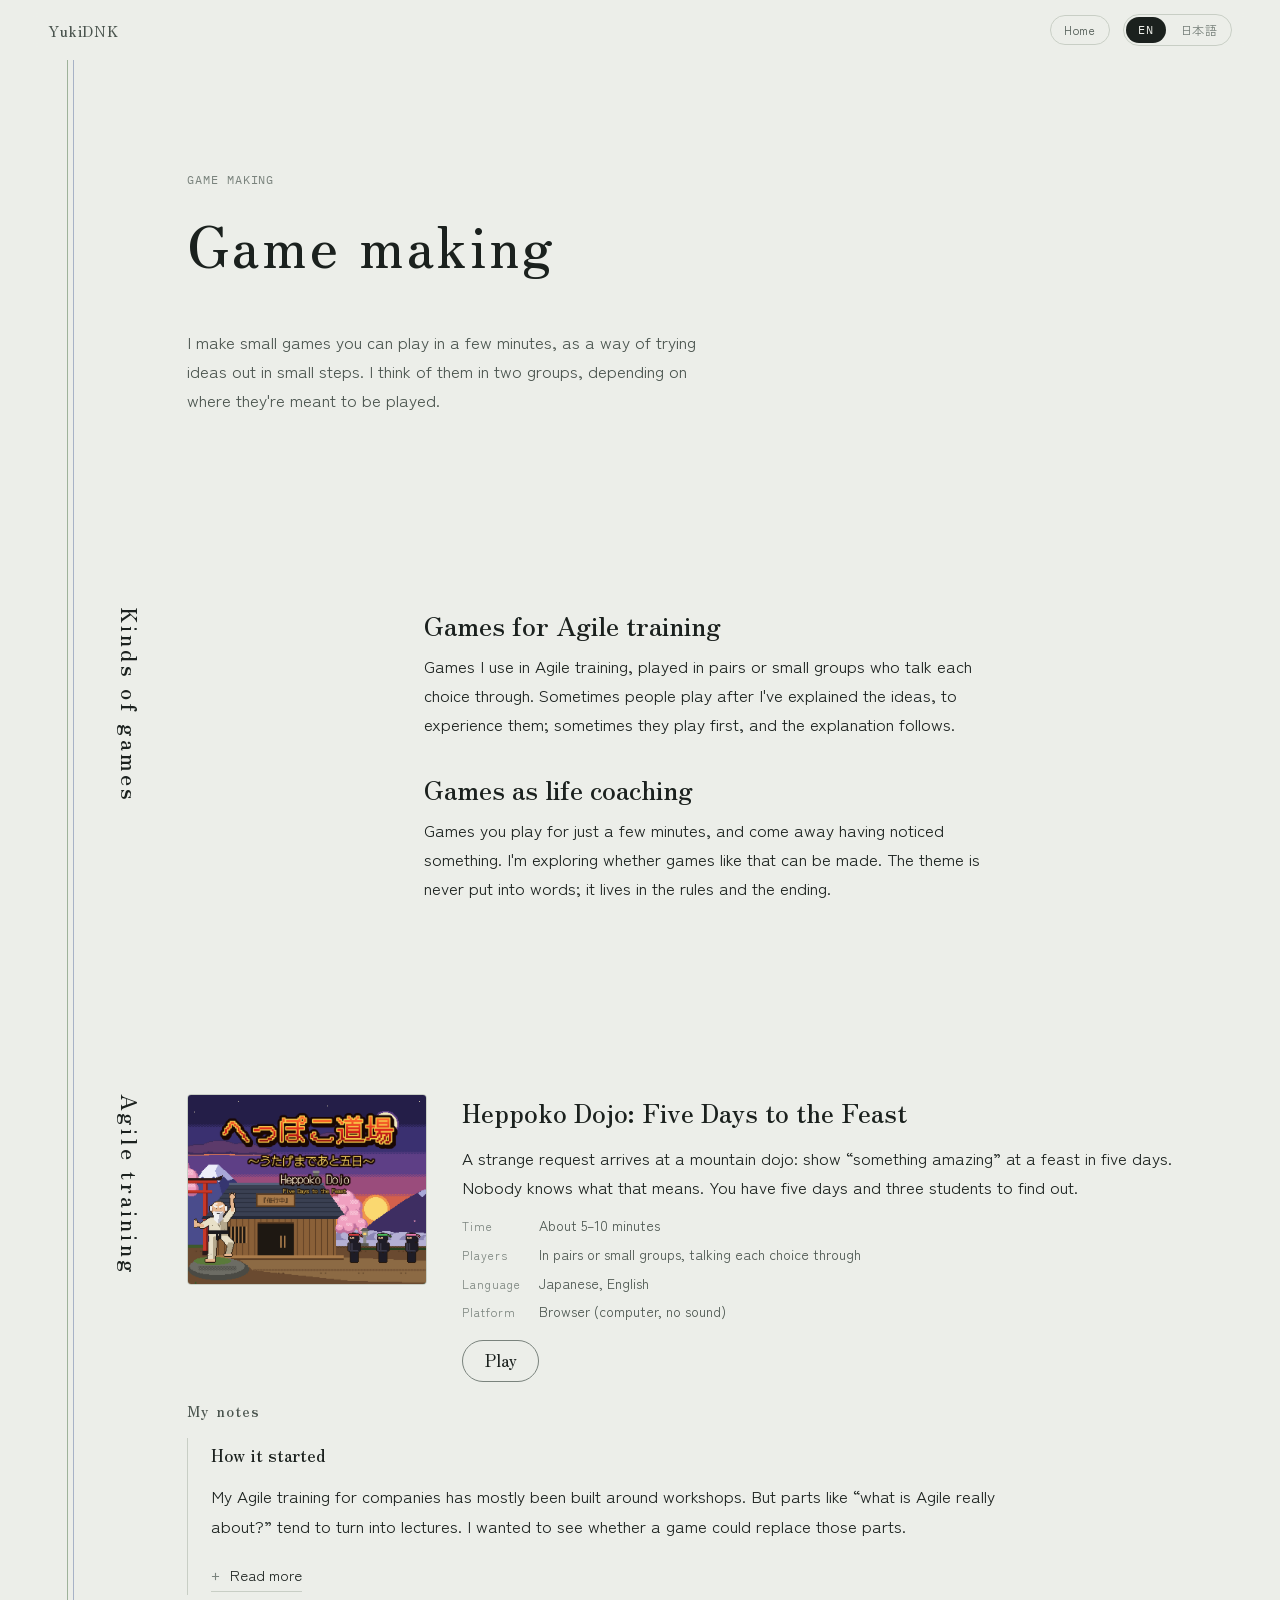
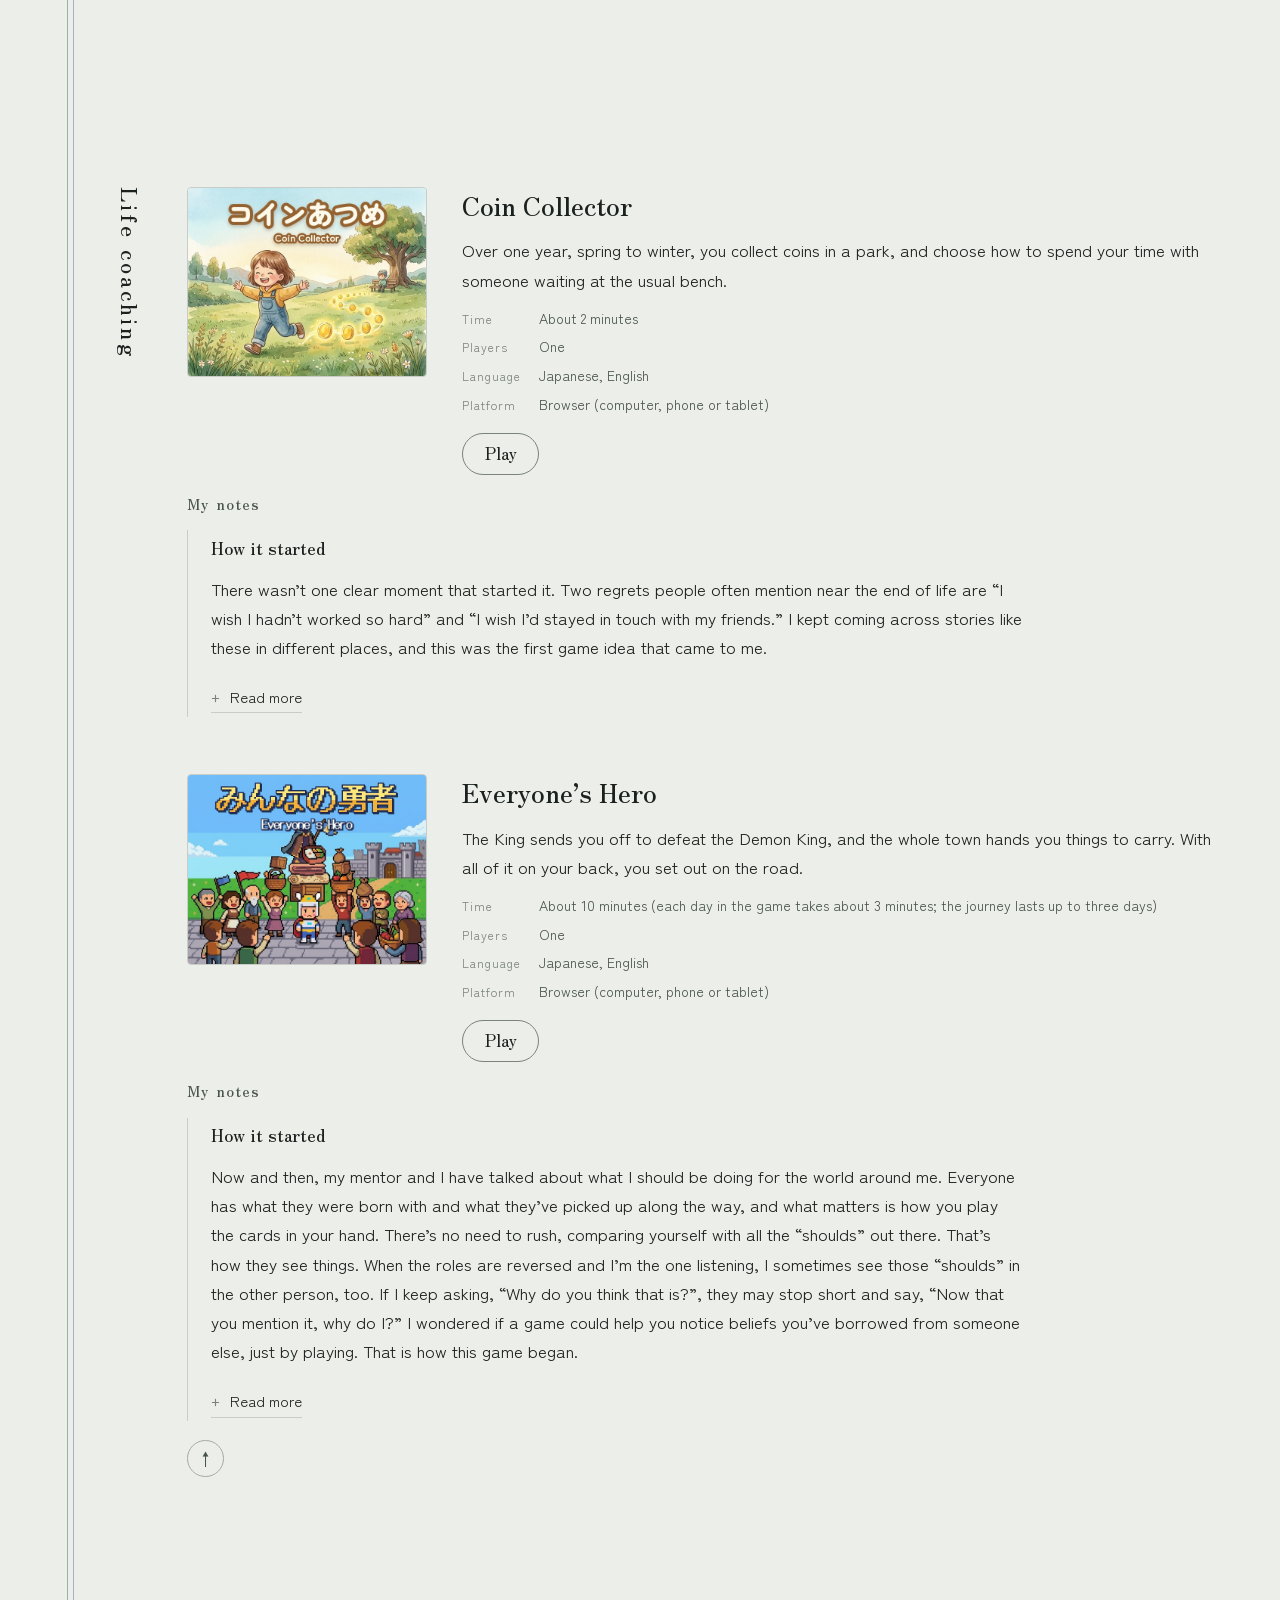
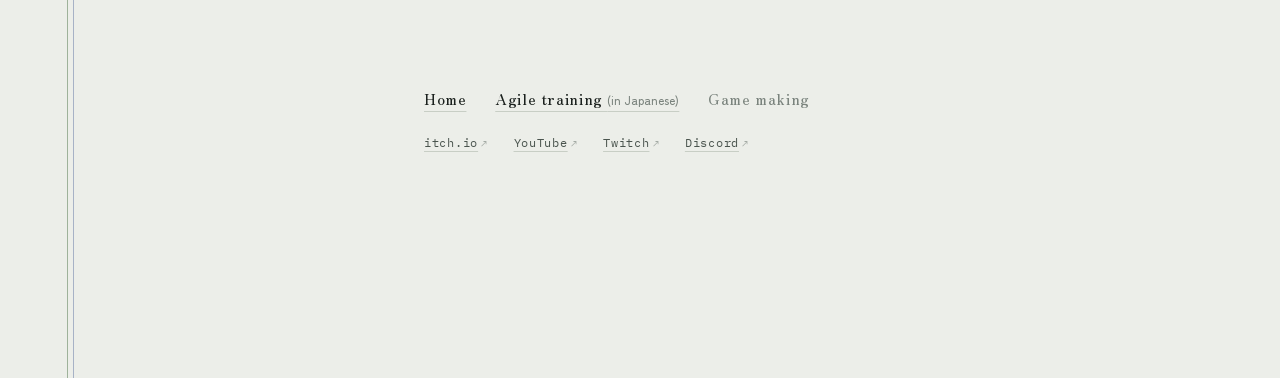
==== commit cb25d6e6: "テキスト修正" ====
--- a/games.html
+++ b/games.html
@@ -327,7 +327,7 @@
           </div>
           <div class="g-note">
             <h4><span lang="ja">作り直した話</span><span lang="en">Starting over</span></h4>
-            <p lang="ja">最初の版では、教えたいことを全部入れようとして、両利きの経営の考え方まで盛り込むつもりでした。しかし、このままでは遊ぶ人にとって難しくなりすぎると思い、最初から作り直すことに。今度はコードを書く前に、AIとのチャットで文章だけのゲームとして遊び、ルールを確かめながら作ることにしました。意図したわけではありませんが、小さく試して反応から学ぶというこのゲームのテーマを、自分でも実践していたことになります。</p>
+            <p lang="ja">最初の版では教えたいことを全部入れようとして、両利きの経営の考え方まで盛り込むつもりでした。しかし、このままでは遊ぶ人にとって難しくなりすぎると思い、最初から作り直すことに。今度はコードを書く前に、AIとのチャットで文章だけのゲームとして遊び、ルールを確かめながら作ることにしました。意図したわけではありませんが、小さく試して反応から学ぶというこのゲームのテーマを、自分でも実践していたことになります。</p>
             <p lang="en">The first version tried to fit in everything I wanted to teach, even organizational ambidexterity. It was going to be far too hard to play, so I started over from scratch. This time, before writing any code, I played it as a text-only game in a chat with AI, checking the rules as I went. I hadn't planned it, but I was living the game's own theme: try small, and learn from the reaction.</p>
           </div>
           <p class="g-note-out"><span lang="ja">ゲームづくりの舞台裏は<a href="https://note.com/yukidnk/n/n7bda93e45d8b" target="_blank" rel="noopener">note</a>に書いています。</span><span lang="en">The behind-the-scenes story is in <a href="https://yukidnk.itch.io/heppoko-dojo/devlog/1690246/i-made-my-first-game-ever-then-rebuilt-the-whole-thing-the-next-day" target="_blank" rel="noopener">the devlog</a>.</span></p>
@@ -363,8 +363,8 @@
         <div class="g-notes-body">
           <div class="g-note">
             <h4><span lang="ja">生まれたきっかけ</span><span lang="en">How it started</span></h4>
-            <p lang="ja">ライフコーチングでクライアントと話していると、目の前のことを一生懸命がんばるうちに、大切な人と過ごす時間が気づかないうちに少しずつ減っていた、という話によく出会います。それを言葉で伝えるのではなく、遊びの中で自分で気づけないか。それがこのゲームの始まりです。</p>
-            <p lang="en">In coaching sessions, I often hear clients say that while working hard on what was in front of them, they had slowly, without noticing, spent less and less time with the people who matter most. I wondered if people could notice this for themselves through play, instead of being told. That is how this game began.</p>
+            <p lang="ja">これという一つのきっかけがあったわけではありません。人生の最期によく聞かれる後悔に「働きすぎなければよかった」「友だちと連絡を取り続ければよかった」という言葉があります。そうした話にいろいろな所でふれるうちに最初に頭に浮かんだのがこのゲームでした。</p>
+            <p lang="en">There wasn’t one clear moment that started it. Two regrets people often mention near the end of life are “I wish I hadn’t worked so hard” and “I wish I’d stayed in touch with my friends.” I kept coming across stories like these in different places, and this was the first game idea that came to me.</p>
           </div>
           <details class="g-more">
             <summary><span class="when-closed"><span lang="ja">続きを読む</span><span lang="en">Read more</span></span><span class="when-open"><span lang="ja">閉じる</span><span lang="en">Close</span></span></summary>
@@ -430,8 +430,8 @@
         <div class="g-notes-body">
           <div class="g-note">
             <h4><span lang="ja">生まれたきっかけ</span><span lang="en">How it started</span></h4>
-            <p lang="ja">コーチングの中でクライアントが「なぜそうしたいのか」を深く掘っていくと、自分の考えだと思っていたことが、じつはだれかから借りた思いこみだったと気づく瞬間があります。だれの考えか分からない「みんな」からの期待に、遊びながら気づけないか。それがこのゲームの始まりです。</p>
-            <p lang="en">In coaching, as a client digs deeper into why they want something, there is sometimes a moment when they see that a belief they thought was their own was borrowed from someone else. I wondered if a game could help you notice the pull of “everyone” — expectations that don’t clearly belong to anyone. That is how this game began.</p>
+            <p lang="ja">師匠とは折にふれて「自分は社会のために何をしていけばいいんだろう」と語り合ってきました。だれにでも持って生まれたものとこれまでに手に入れてきたものがあって、大事なのはその手持ちの札をどう生かすか。世の中にあふれる「こうあるべき」と比べて焦る必要はない。そんな考えの人です。反対に自分が人の話を聞く側になると、相手の中にもそうした「こうあるべき」が見えることがあります。「なぜそう思うんでしょうね」とたずねていくと、その人がふと答えにつまり「言われてみればなぜだろう」とつぶやく。だれかから借りた思いこみに遊びながら気づけないか。それがこのゲームの始まりです。</p>
+            <p lang="en">Now and then, my mentor and I have talked about what I should be doing for the world around me. Everyone has what they were born with and what they’ve picked up along the way, and what matters is how you play the cards in your hand. There’s no need to rush, comparing yourself with all the “shoulds” out there. That’s how they see things. When the roles are reversed and I’m the one listening, I sometimes see those “shoulds” in the other person, too. If I keep asking, “Why do you think that is?”, they may stop short and say, “Now that you mention it, why do I?” I wondered if a game could help you notice beliefs you’ve borrowed from someone else, just by playing. That is how this game began.</p>
           </div>
           <details class="g-more">
             <summary><span class="when-closed"><span lang="ja">続きを読む</span><span lang="en">Read more</span></span><span class="when-open"><span lang="ja">閉じる</span><span lang="en">Close</span></span></summary>
--- a/assets/css/style.css
+++ b/assets/css/style.css
@@ -466,8 +466,8 @@
 .ph--2012 img { object-position: 50% 40%; }              /* the two of us, the shop around */
 .ph--2019 img {                                          /* me, the board, the room; no monitor */
   object-position: 100% 45%;
-  transform: scale(1.12);
-  transform-origin: 100% 45%;
+  transform: scale(1.25);
+  transform-origin: 100% 100%;
 }
 .ph--2025 img { object-position: 50% 50%; }
 .ph--2020 img { object-position: 57% 55%; }              /* the group of friends, not the corner */
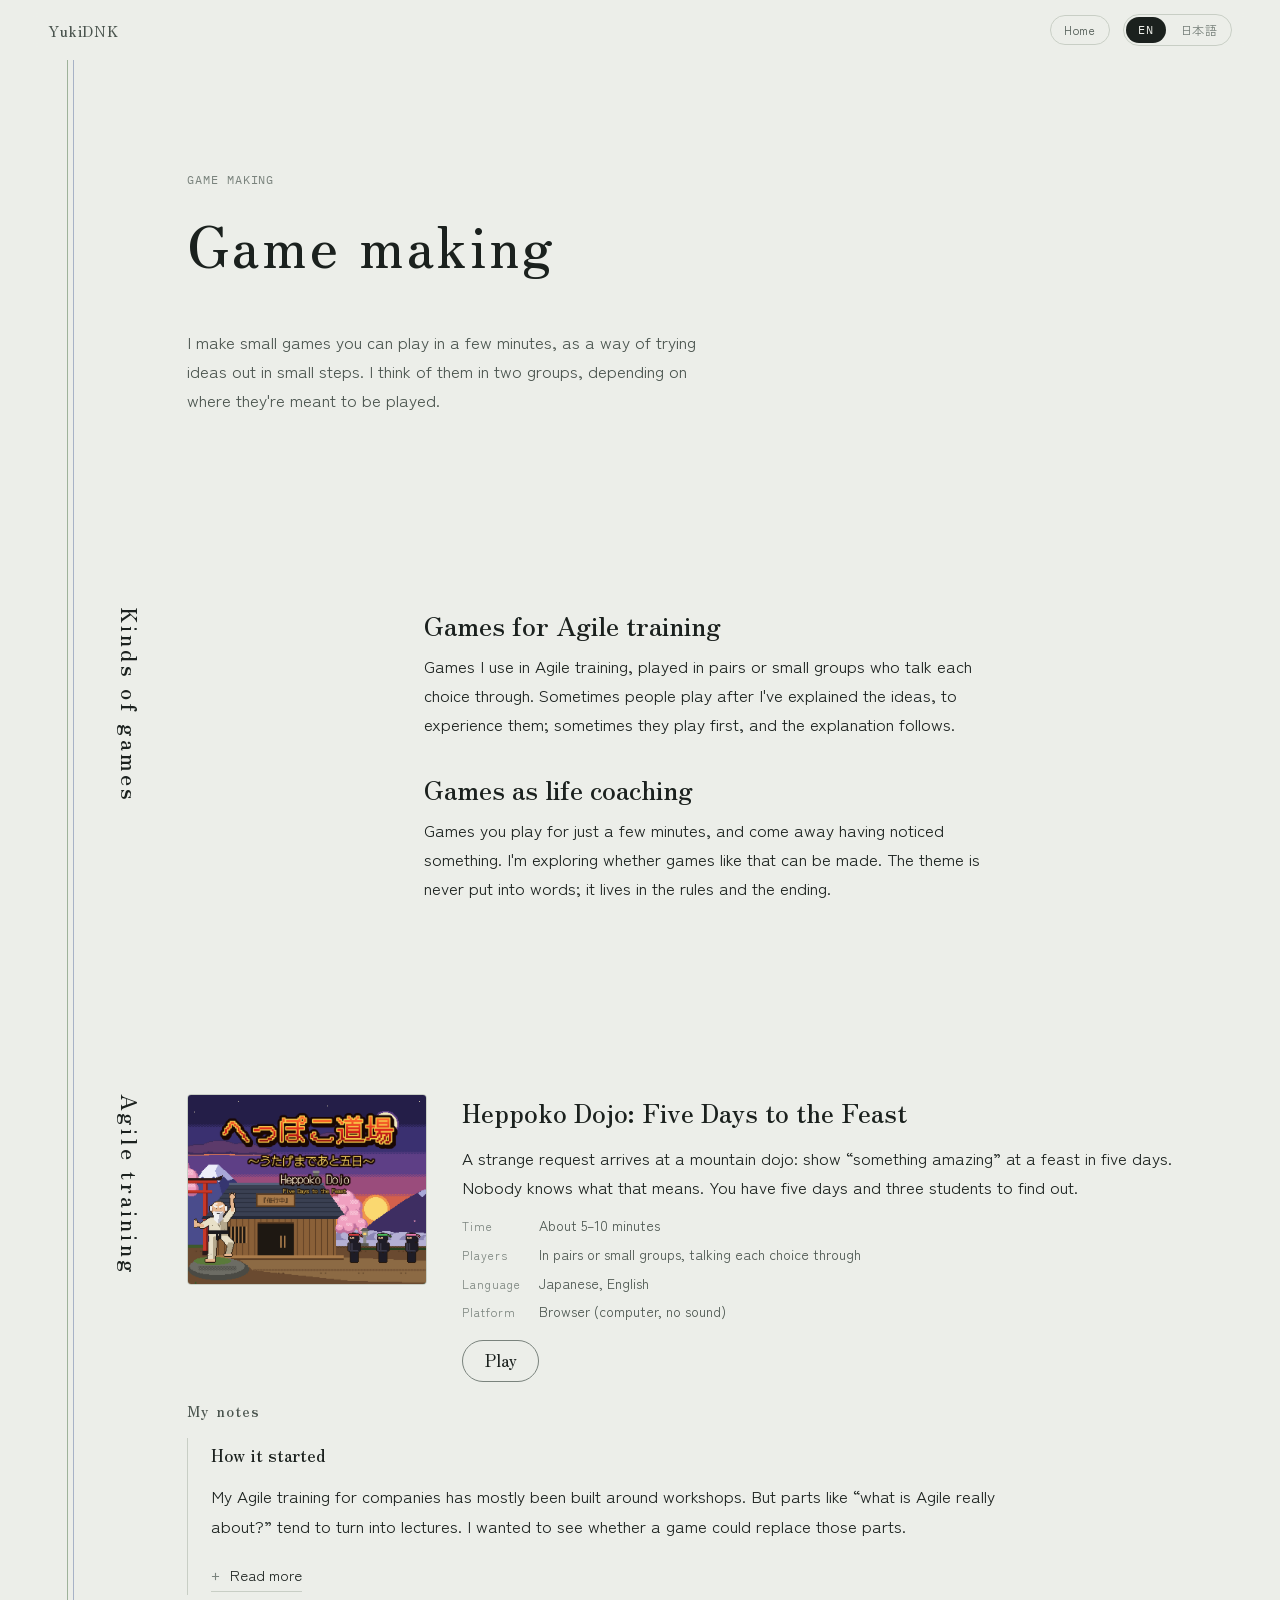
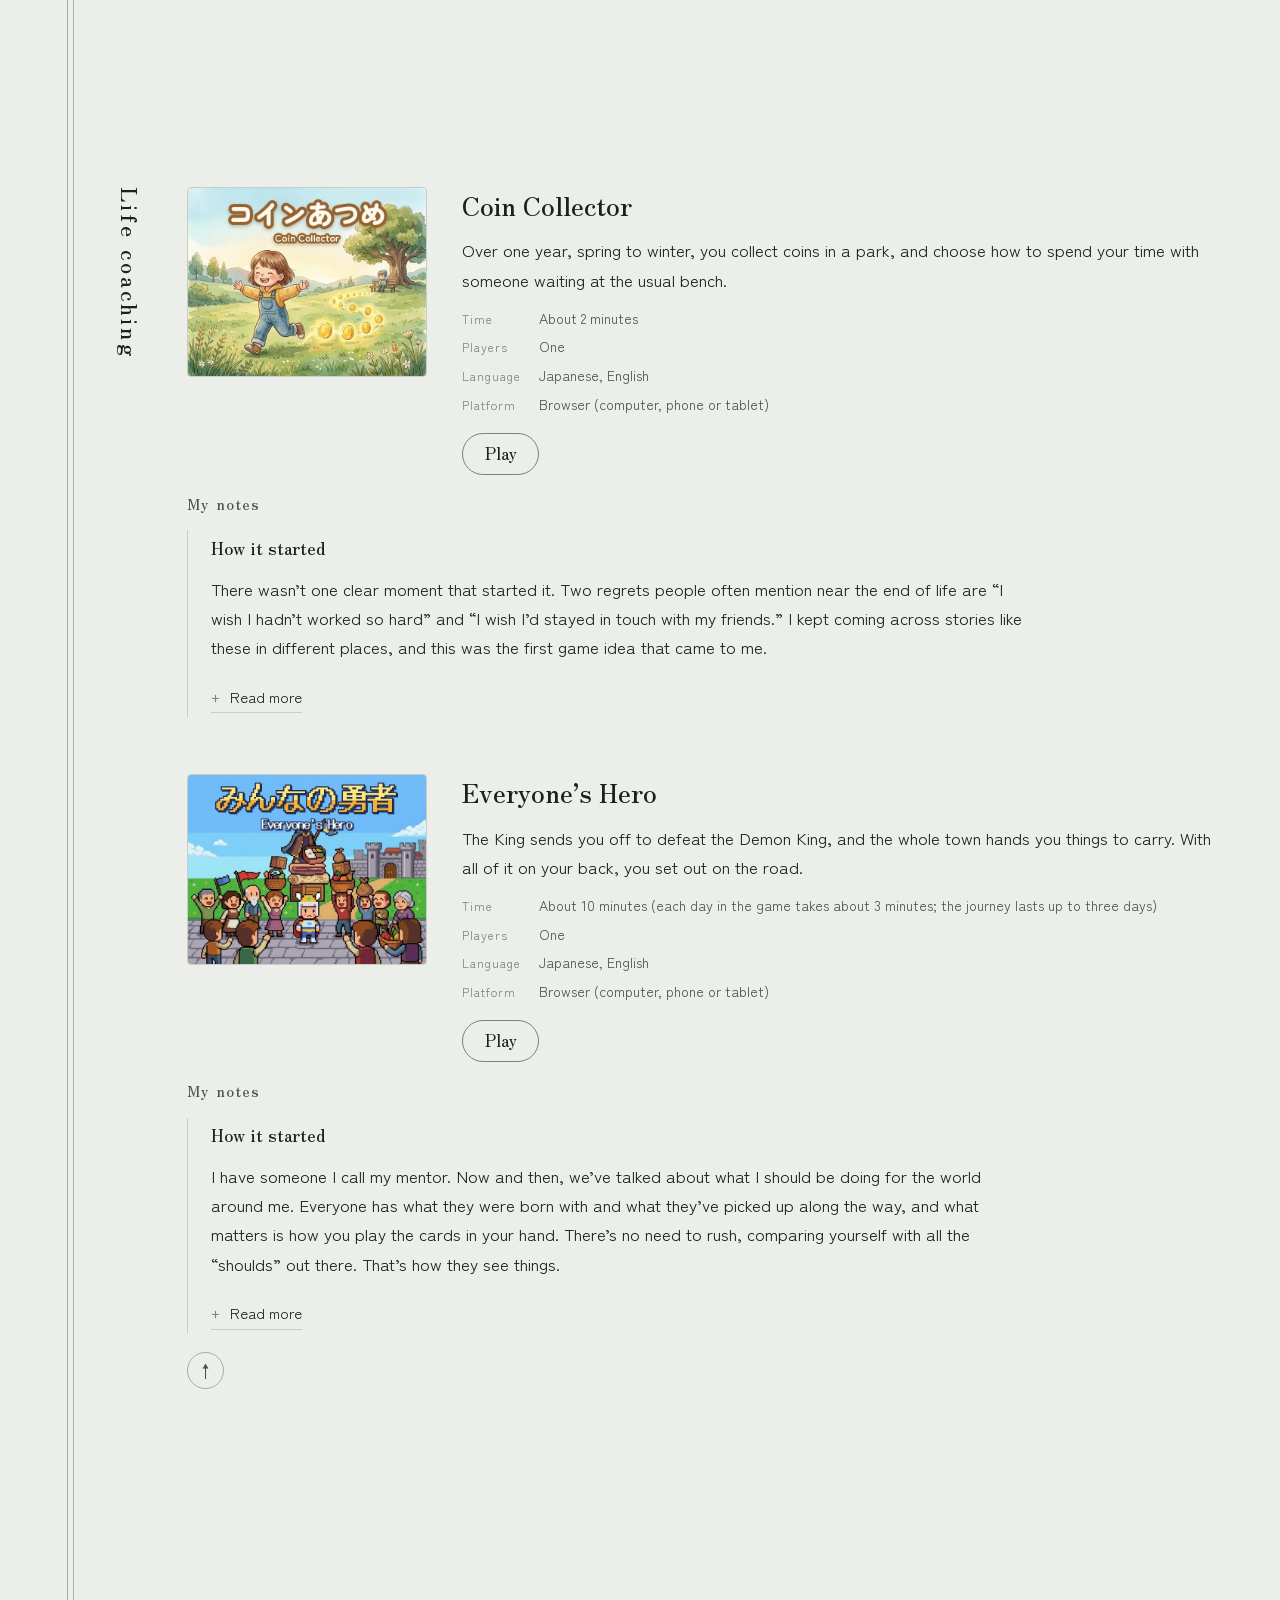
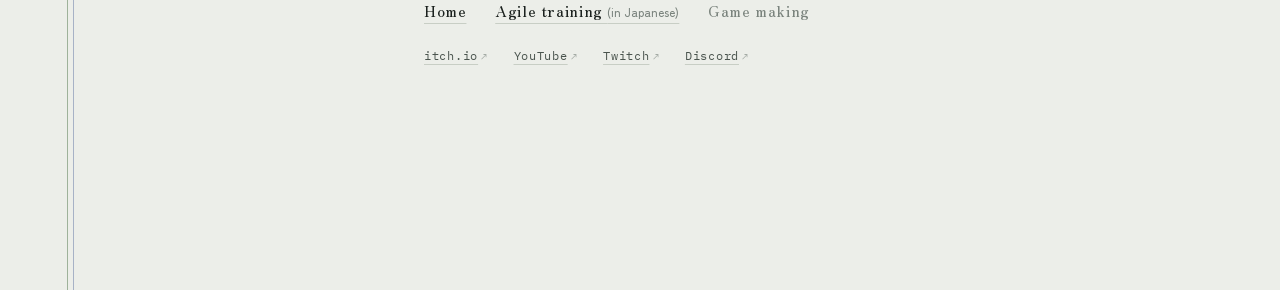
==== commit 5d33ced3: "テキスト修正" ====
--- a/games.html
+++ b/games.html
@@ -430,12 +430,16 @@
         <div class="g-notes-body">
           <div class="g-note">
             <h4><span lang="ja">生まれたきっかけ</span><span lang="en">How it started</span></h4>
-            <p lang="ja">師匠とは折にふれて「自分は社会のために何をしていけばいいんだろう」と語り合ってきました。だれにでも持って生まれたものとこれまでに手に入れてきたものがあって、大事なのはその手持ちの札をどう生かすか。世の中にあふれる「こうあるべき」と比べて焦る必要はない。そんな考えの人です。反対に自分が人の話を聞く側になると、相手の中にもそうした「こうあるべき」が見えることがあります。「なぜそう思うんでしょうね」とたずねていくと、その人がふと答えにつまり「言われてみればなぜだろう」とつぶやく。だれかから借りた思いこみに遊びながら気づけないか。それがこのゲームの始まりです。</p>
-            <p lang="en">Now and then, my mentor and I have talked about what I should be doing for the world around me. Everyone has what they were born with and what they’ve picked up along the way, and what matters is how you play the cards in your hand. There’s no need to rush, comparing yourself with all the “shoulds” out there. That’s how they see things. When the roles are reversed and I’m the one listening, I sometimes see those “shoulds” in the other person, too. If I keep asking, “Why do you think that is?”, they may stop short and say, “Now that you mention it, why do I?” I wondered if a game could help you notice beliefs you’ve borrowed from someone else, just by playing. That is how this game began.</p>
+            <p lang="ja">私には師匠と呼んでいる人がいます。その人とは折にふれて「自分は社会のために何をしていけばいいんだろう」と語り合ってきました。だれにでも持って生まれたものとこれまでに手に入れてきたものがあって、大事なのはその手持ちの札をどう生かすか。世の中にあふれる「こうあるべき」と比べて焦る必要はない。そんな考えの人です。</p>
+            <p lang="en">I have someone I call my mentor. Now and then, we’ve talked about what I should be doing for the world around me. Everyone has what they were born with and what they’ve picked up along the way, and what matters is how you play the cards in your hand. There’s no need to rush, comparing yourself with all the “shoulds” out there. That’s how they see things.</p>
           </div>
           <details class="g-more">
             <summary><span class="when-closed"><span lang="ja">続きを読む</span><span lang="en">Read more</span></span><span class="when-open"><span lang="ja">閉じる</span><span lang="en">Close</span></span></summary>
             <div class="g-more-body">
+          <div class="g-note">
+            <p lang="ja">自分がコーチとして人の話を聞く側になると、相手の中にもそうした「こうあるべき」が見えることがあります。「なぜそう思うんでしょうね」とたずねていくと、その人がふと答えにつまり「言われてみればなぜだろう」とハッとした顔になる。だれかから借りた思いこみに遊びながら気づけないか。それがこのゲームの始まりです。</p>
+            <p lang="en">When I’m the one listening as a coach, I sometimes see those “shoulds” in the other person, too. If I keep asking, “Why do you think that is?”, they may stop short, and their face says, “Now that you mention it, why do I?” I wondered if a game could help you notice beliefs you’ve borrowed from someone else, just by playing. That is how this game began.</p>
+          </div>
           <div class="g-note">
             <h4><span lang="ja">隠されたテーマ</span><span lang="en">The hidden theme</span></h4>
             <p lang="ja">「全部持たなくていい。手放すと、だれかのところへ巡っていく」。そして、その手前にある「自分に合うものを選べばいい」。これが、このゲームの隠されたテーマです。伝説のつるぎやよろいは、いかにも勇者らしい装備ですが、主人公に合うとはかぎりません。「勇者ならこうするはず」とまねをして合わない物まで持つと、体が重くなって思うように進めなくなります。「手放す」「身軽」のような答えになる言葉は、題名にもゲームの中にも入れていません。「みんなの勇者」という題名は、遊ぶ前は明るく聞こえ、遊んだあとは、みんなの期待を背負わされた勇者の話として少しちがって聞こえるように選びました。</p>
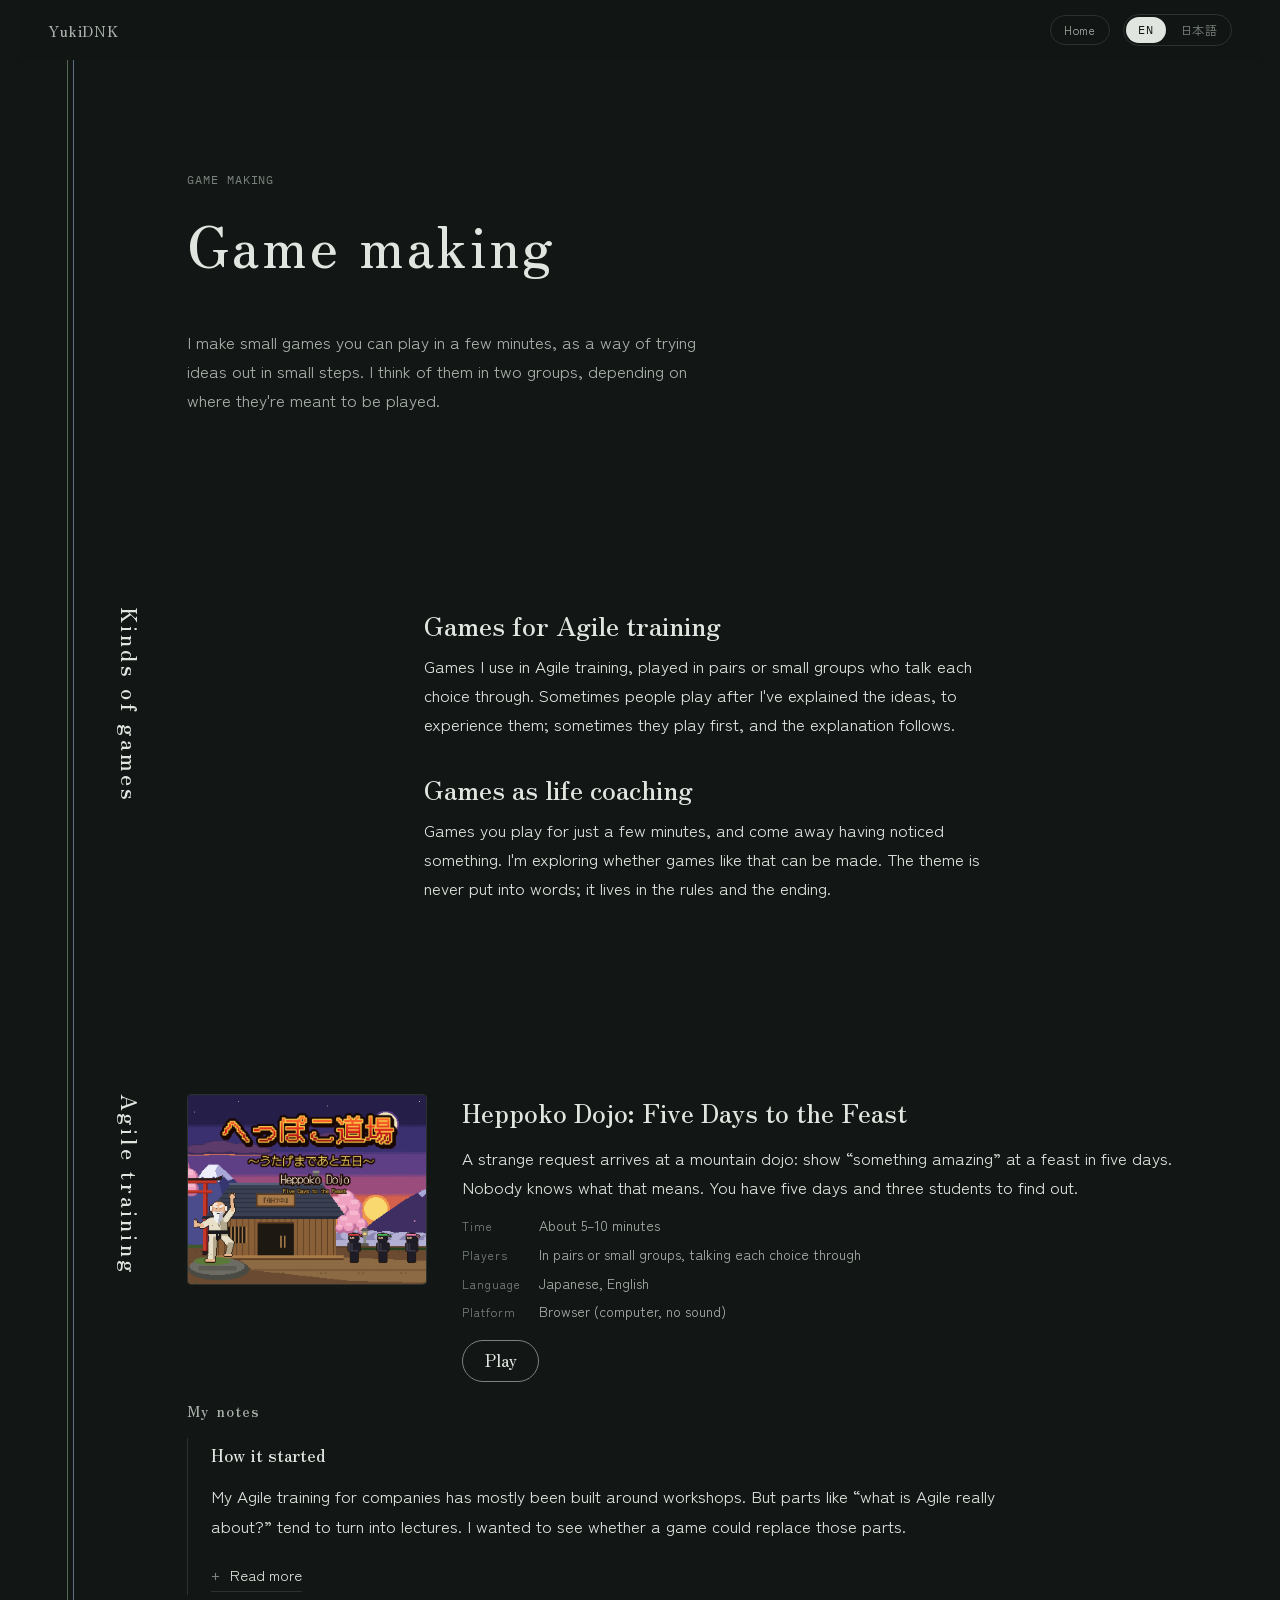
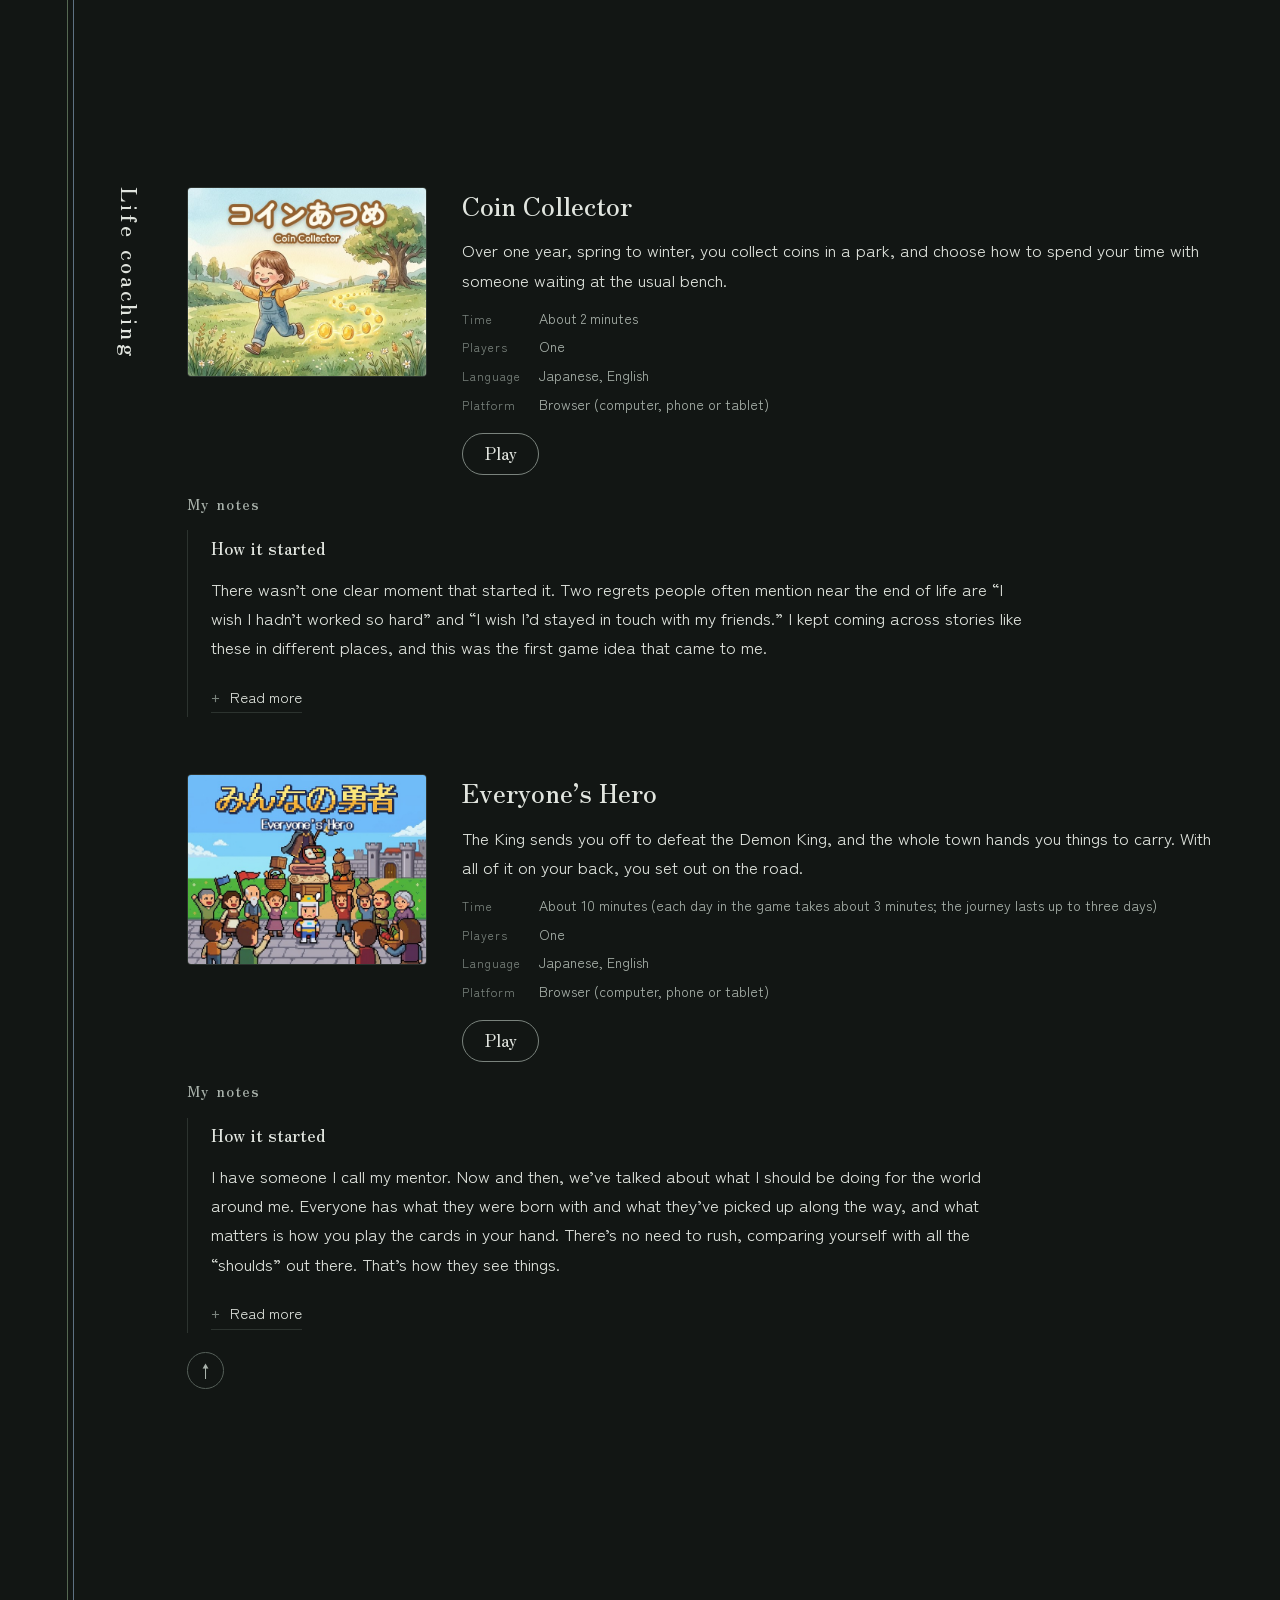
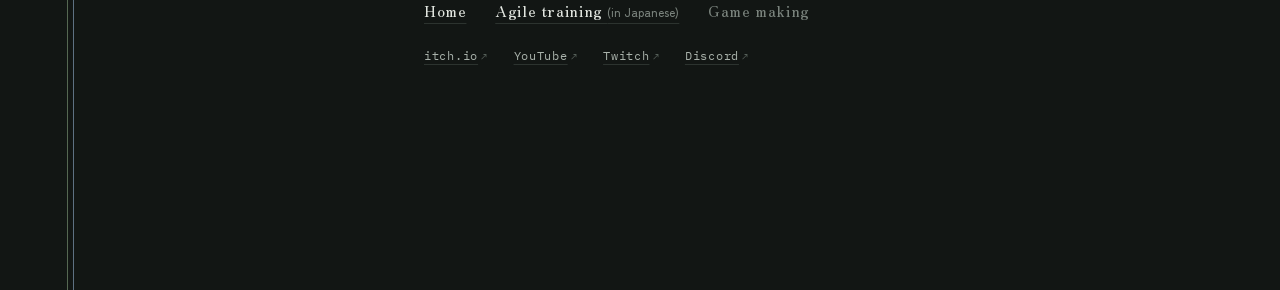
==== commit 7e62a5ca: "デザイン修正" ====
--- a/games.html
+++ b/games.html
@@ -1,5 +1,5 @@
 <!doctype html>
-<html lang="ja" data-lang="ja">
+<html lang="ja" data-lang="ja" data-theme="dark">
 <head>
 <meta charset="utf-8">
 <meta name="viewport" content="width=device-width, initial-scale=1, viewport-fit=cover">
--- a/assets/css/style.css
+++ b/assets/css/style.css
@@ -12,7 +12,7 @@
   --ink-4:   #A3AAA4;
   --rule:    #C8CEC5;
   --line-a:  #5F8159;   /* moss  */
-  --line-b:  #7082AA;   /* slate */
+  --line-b:  #3F6C93;   /* deep blue (same as --focus) */
   --focus:   #3F6C93;
 
   --thread-w: 56px;
@@ -38,7 +38,7 @@
     --ink-4:   #56605A;
     --rule:    #2C332F;
     --line-a:  #8DAE85;
-    --line-b:  #97A6CC;
+    --line-b:  #9DBEDD;
     --focus:   #9DBEDD;
     color-scheme: dark;
   }
@@ -52,7 +52,7 @@
   --ink-4:   #56605A;
   --rule:    #2C332F;
   --line-a:  #8DAE85;
-  --line-b:  #97A6CC;
+  --line-b:  #9DBEDD;
   --focus:   #9DBEDD;
   color-scheme: dark;
 }
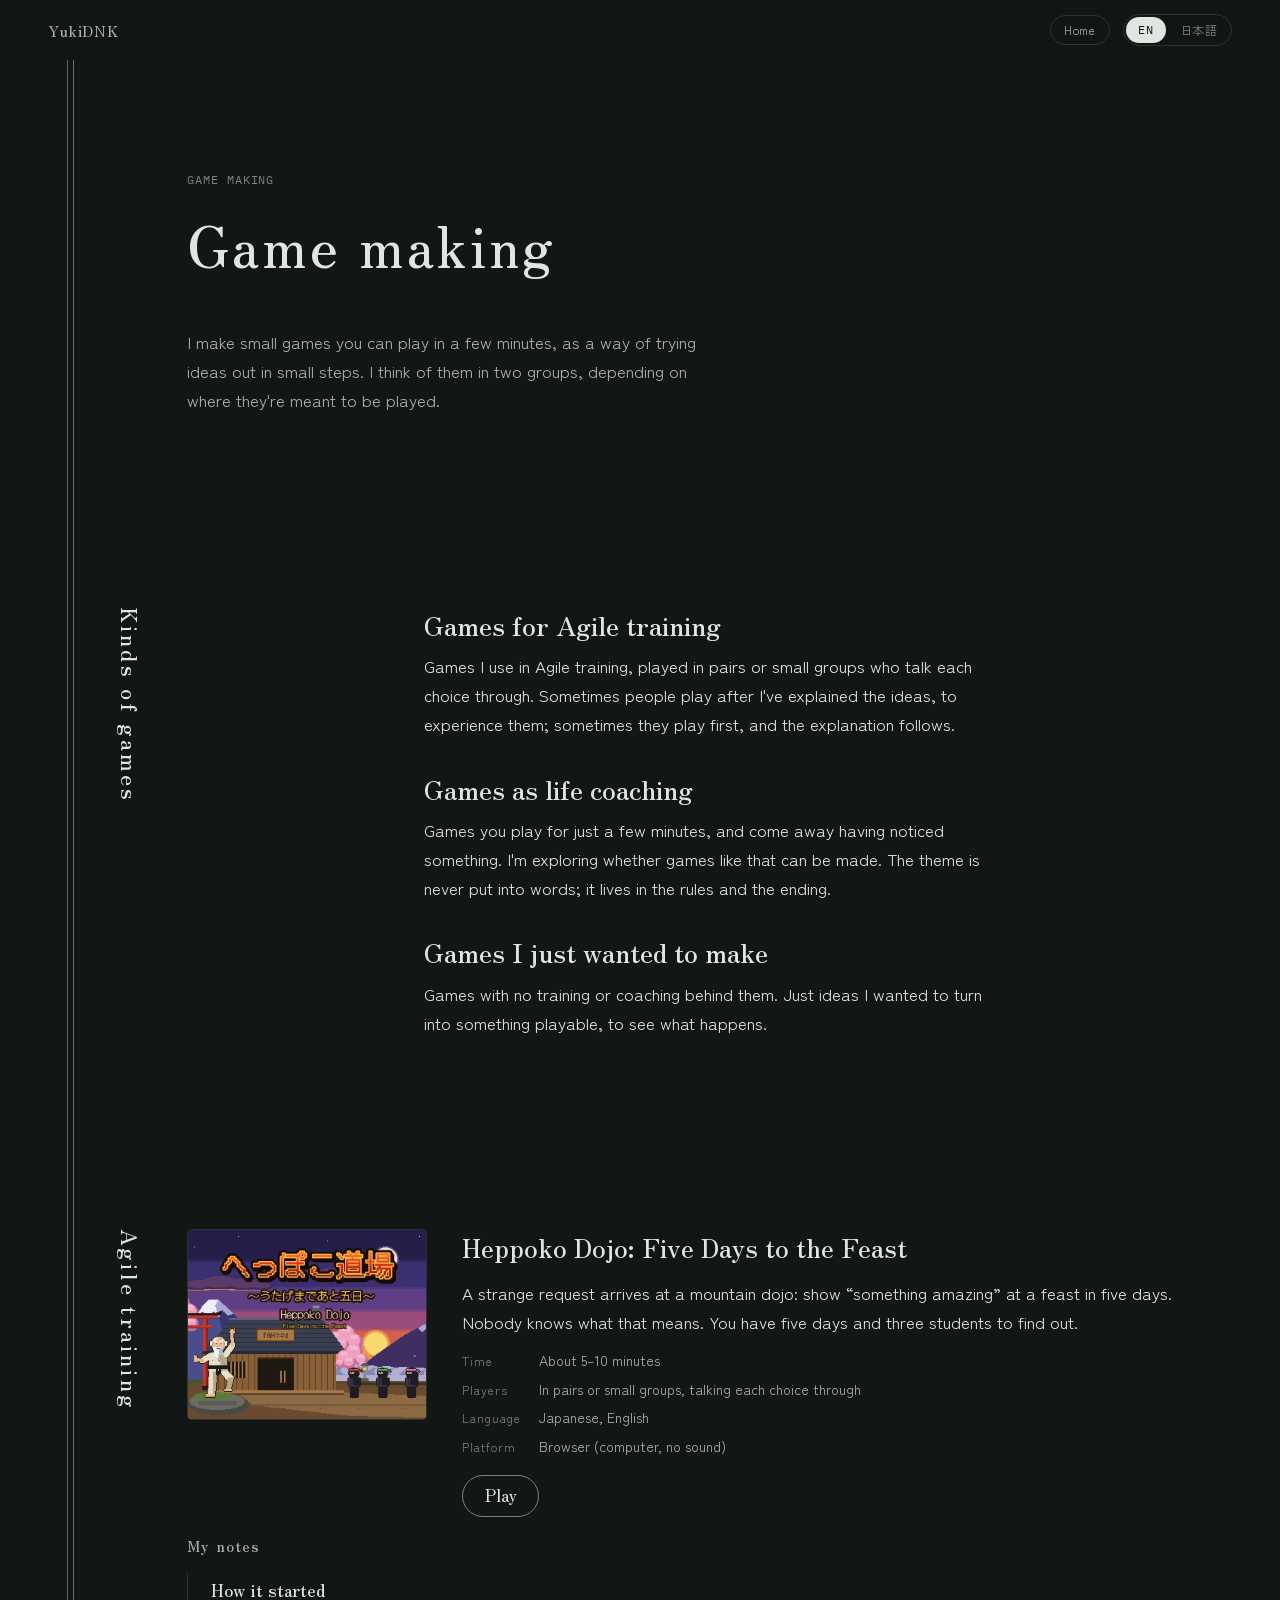
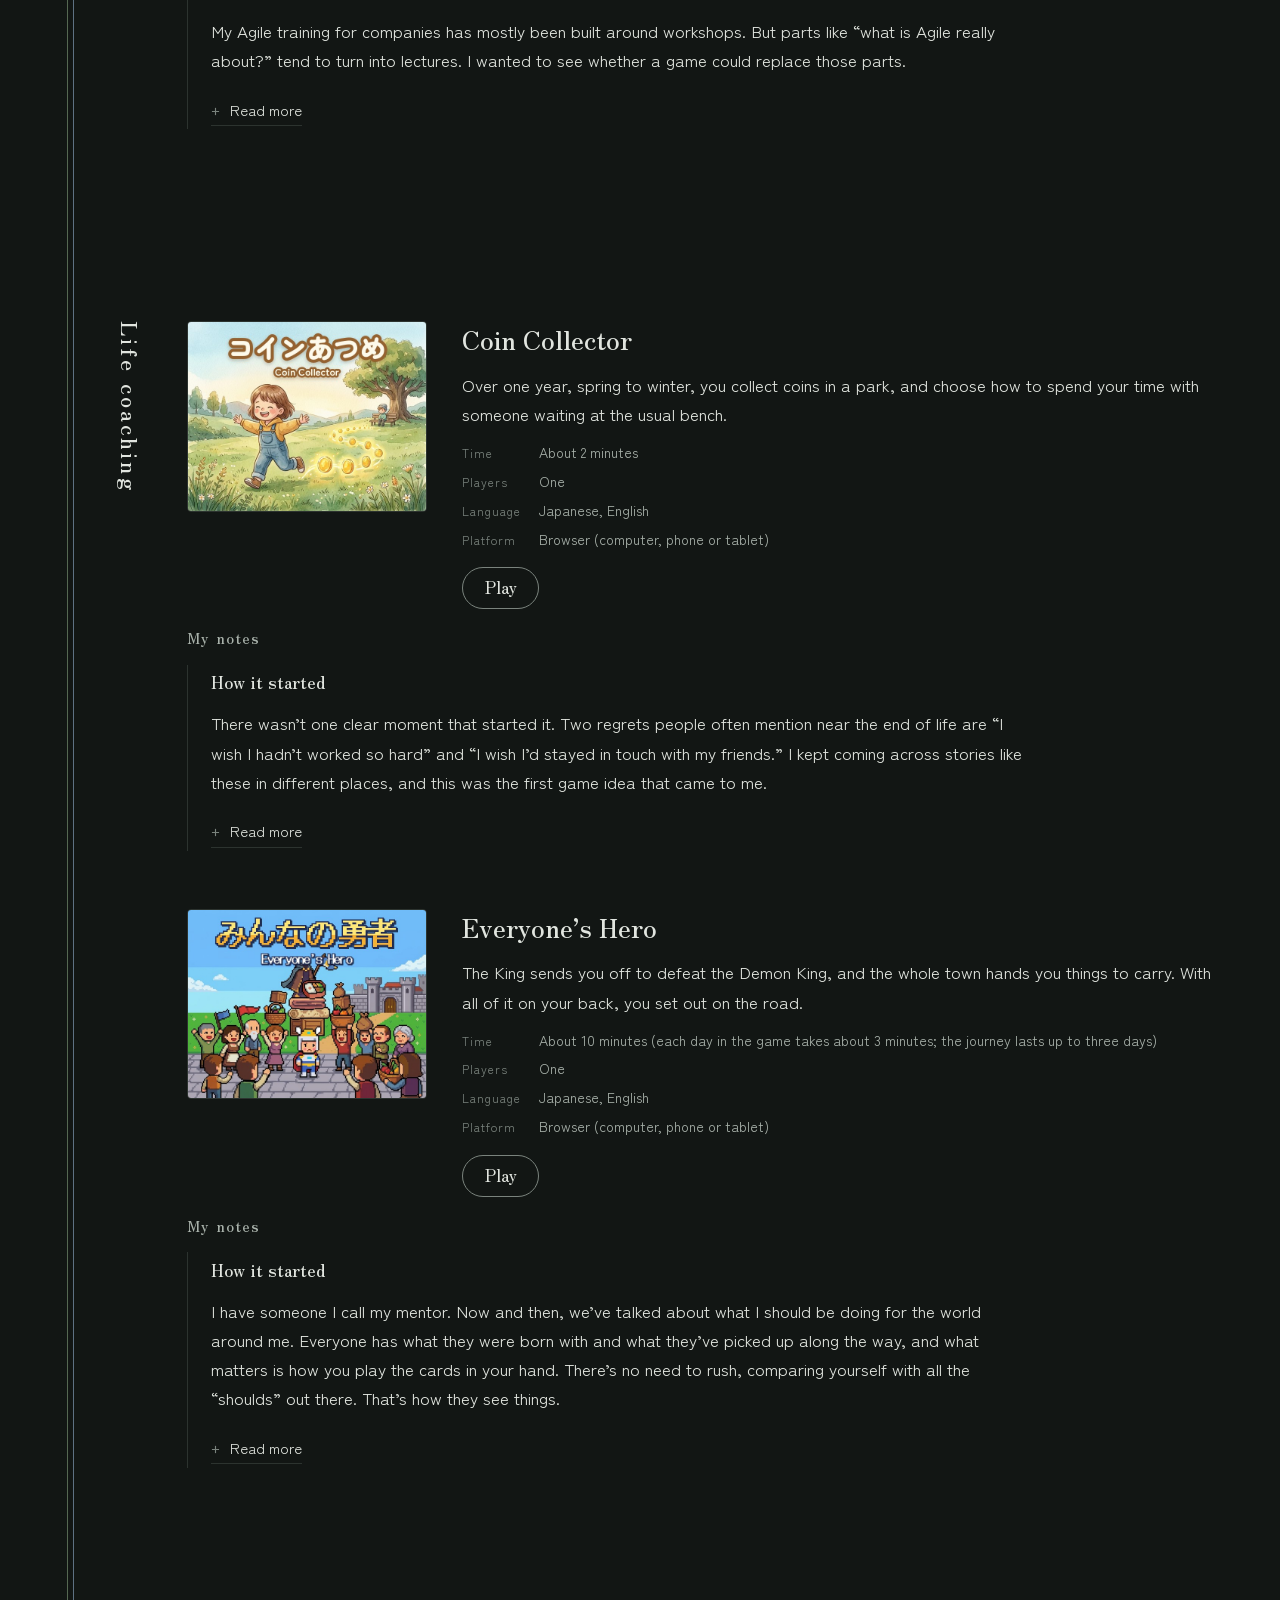
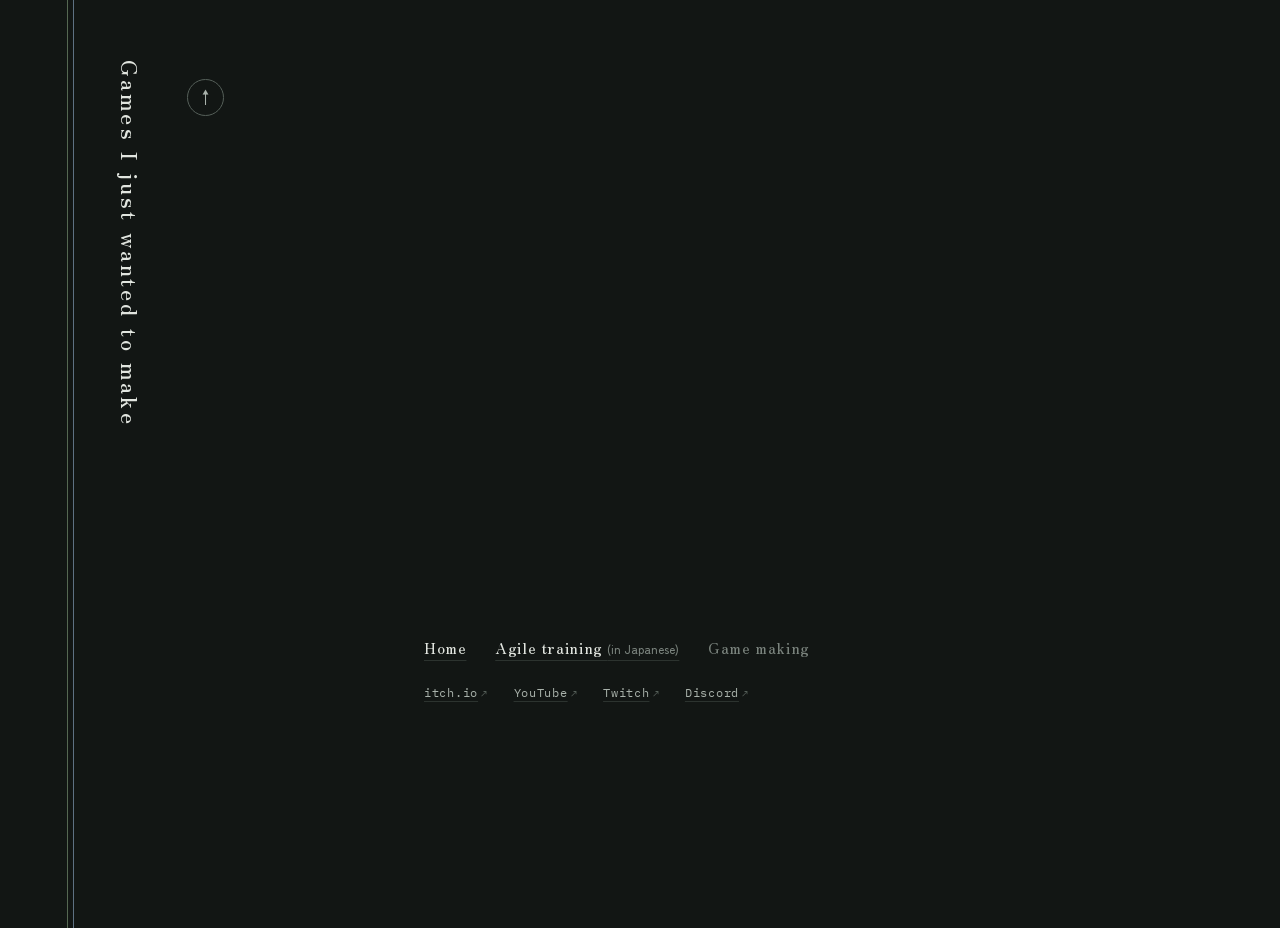
==== commit 170a99f2: "テキスト追加" ====
--- a/games.html
+++ b/games.html
@@ -267,6 +267,11 @@
           <p lang="ja">数分遊んだあとに、ふと何かに気づける。そんなゲームがつくれないかを探っています。テーマは言葉にせず、ルールと結末に込めています。</p>
           <p lang="en">Games you play for just a few minutes, and come away having noticed something. I'm exploring whether games like that can be made. The theme is never put into words; it lives in the rules and the ending.</p>
         </div>
+        <div class="g-kind">
+          <h3><a href="#other-games" class="plain-link"><span lang="ja">つくってみたかったゲーム</span><span lang="en">Games I just wanted to make</span></a></h3>
+          <p lang="ja">研修やコーチングのためではなく、ただつくってみたかったゲームです。思いついたことを遊べる形にして試しています。</p>
+          <p lang="en">Games with no training or coaching behind them. Just ideas I wanted to turn into something playable, to see what happens.</p>
+        </div>
       </div>
     </div>
   </div>
@@ -482,6 +487,14 @@
         </div>
       </div>
     </article>
+    </div>
+  </div>
+</section>
+
+<section class="sec" id="other-games" aria-labelledby="h-other">
+  <h2 class="sh" id="h-other"><span lang="ja">つくってみたかったゲーム</span><span lang="en">Games I just wanted to make</span></h2>
+  <div class="sbody">
+    <div class="g-list">
     </div>
     <p class="t-back"><a class="back" href="#top"><span aria-hidden="true">↑</span><span class="vh"><span lang="ja">このページのトップへ</span><span lang="en">Back to top</span></span></a></p>
   </div>
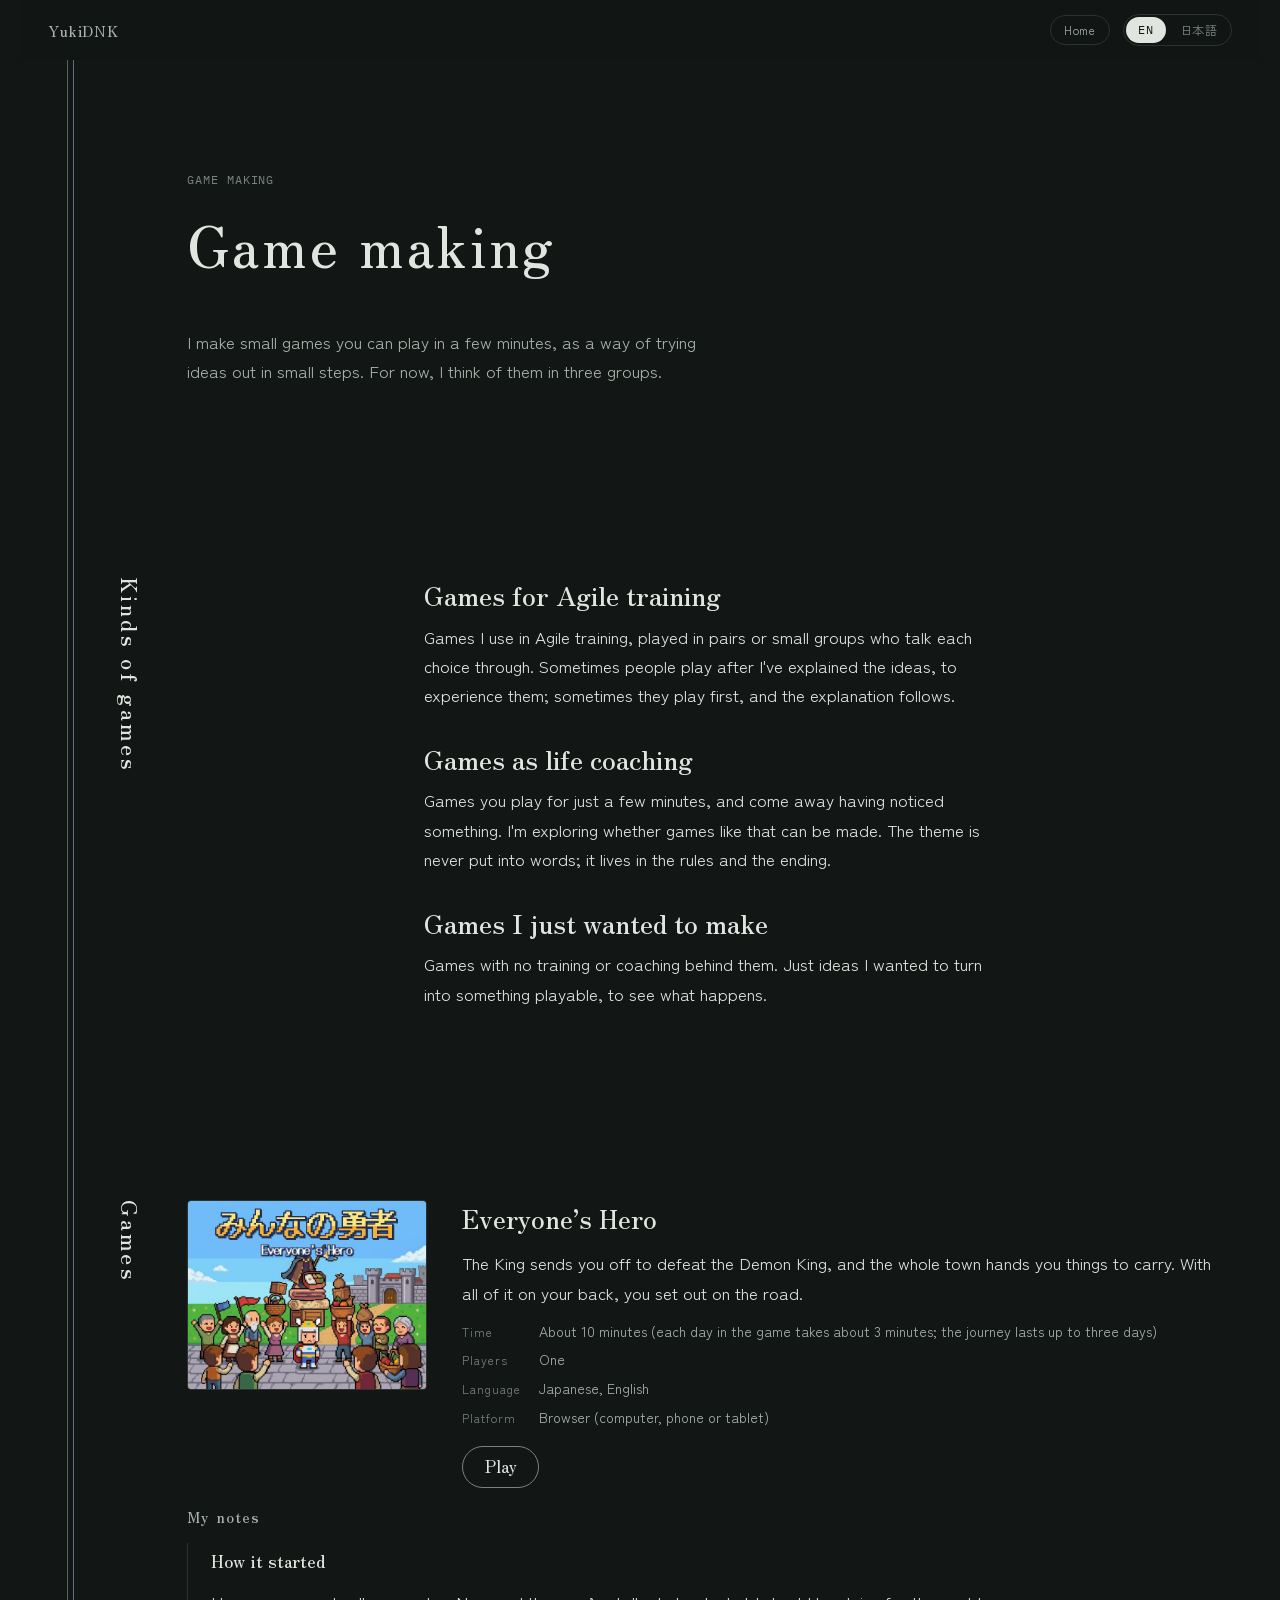
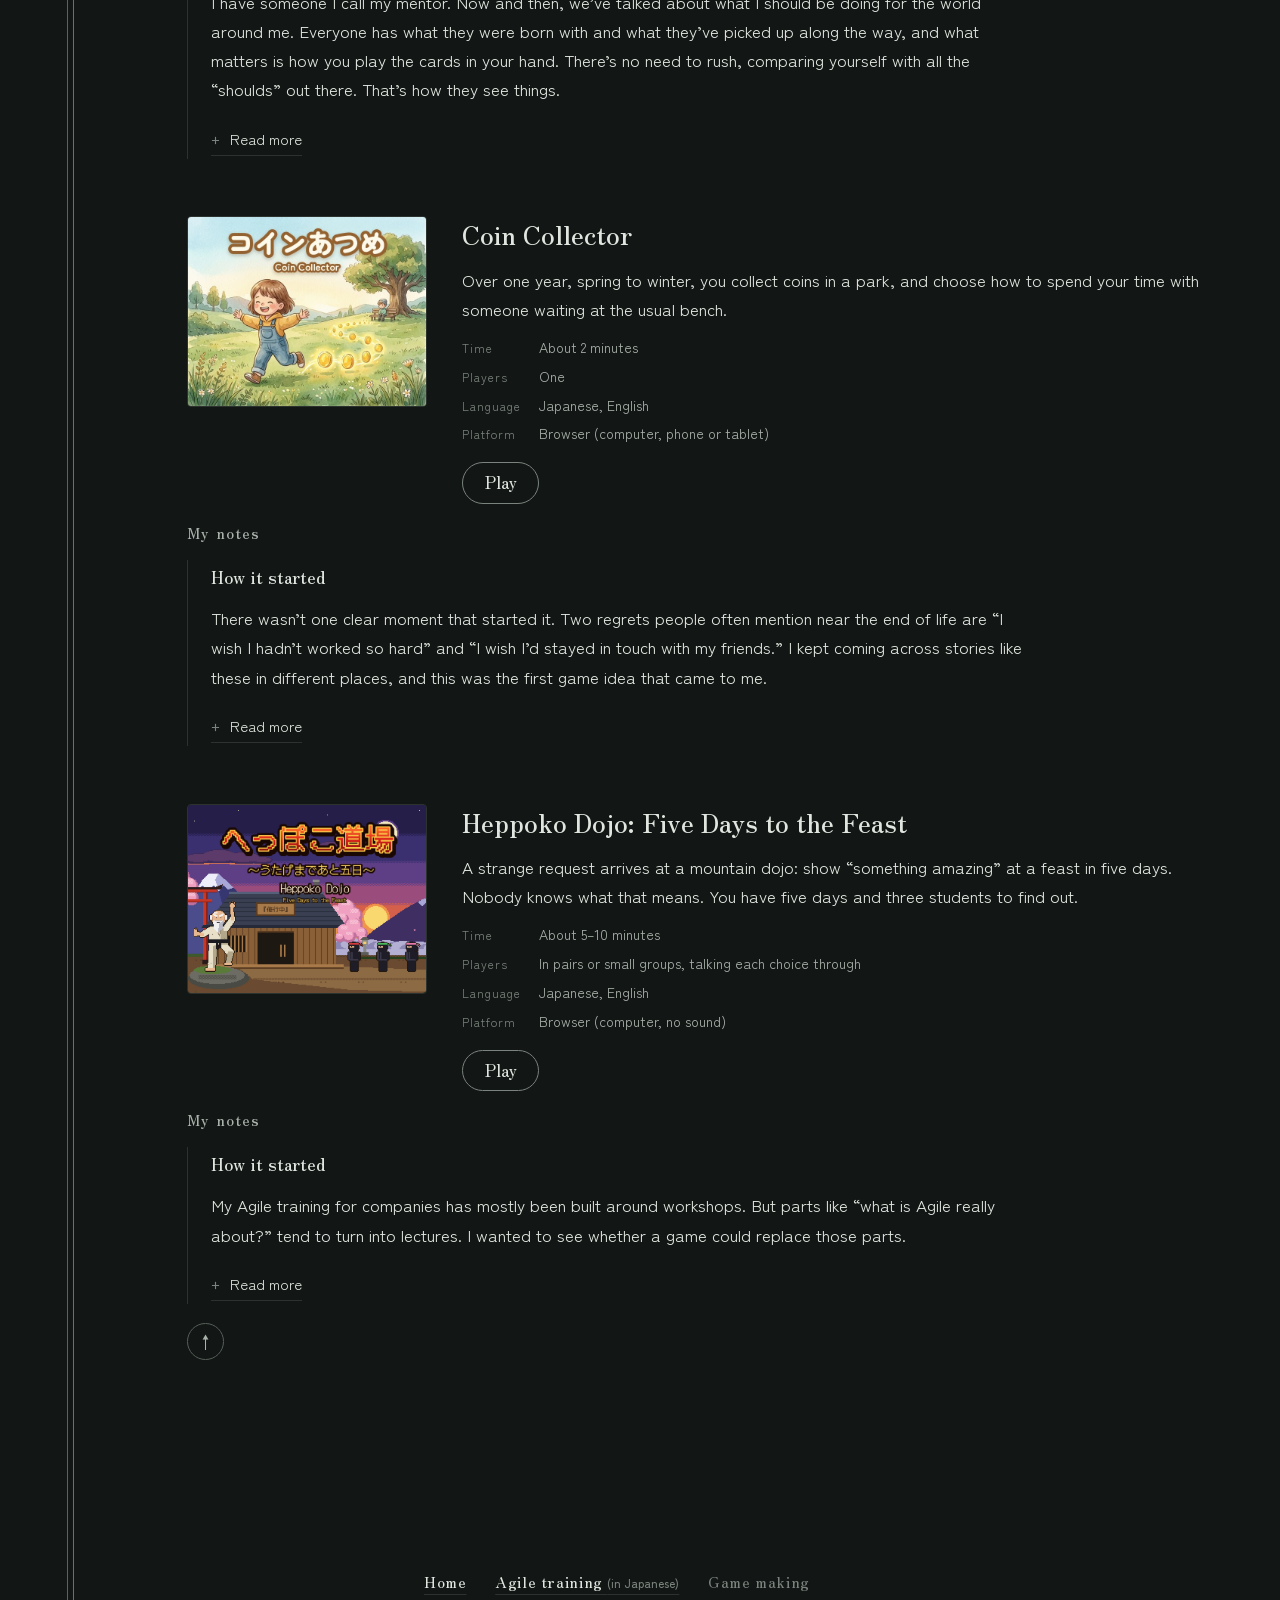
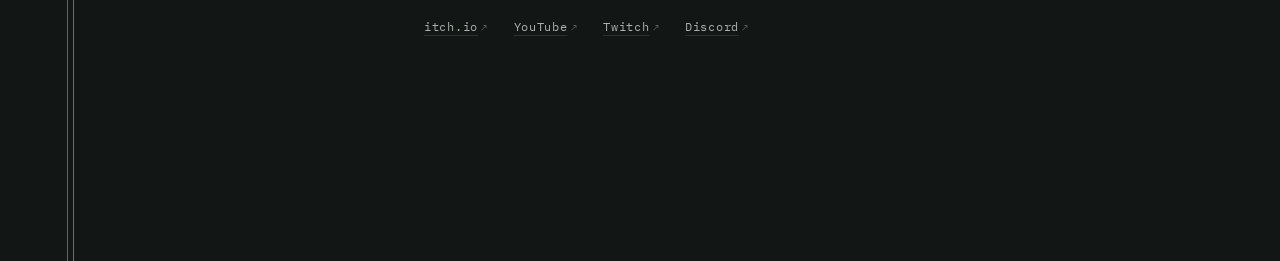
==== commit 25c4a21a: "テキスト修正" ====
--- a/games.html
+++ b/games.html
@@ -248,8 +248,8 @@
 <section class="t-hero" aria-labelledby="t-title">
   <p class="t-kicker">GAME MAKING</p>
   <h1 class="t-title" id="t-title"><span lang="ja">ゲーム開発</span><span lang="en">Game making</span></h1>
-  <p class="t-lead" lang="ja">数分で遊べる小さなゲームをつくりながら、アイデアを小さく試しています。使われる場面に合わせて2つに分けて考えています。</p>
-  <p class="t-lead" lang="en">I make small games you can play in a few minutes, as a way of trying ideas out in small steps. I think of them in two groups, depending on where they're meant to be played.</p>
+  <p class="t-lead" lang="ja">数分で遊べる小さなゲームをつくりながらアイデアを小さく試しています。今は3つに分けて考えています。</p>
+  <p class="t-lead" lang="en">I make small games you can play in a few minutes, as a way of trying ideas out in small steps. For now, I think of them in three groups.</p>
 </section>
 
 <section class="sec" aria-labelledby="h-kinds">
@@ -258,17 +258,17 @@
     <div class="t-block">
       <div class="g-kinds">
         <div class="g-kind">
-          <h3><a href="#agile-games" class="plain-link"><span lang="ja">アジャイル研修向けゲーム</span><span lang="en">Games for Agile training</span></a></h3>
+          <h3><span lang="ja">アジャイル研修向けゲーム</span><span lang="en">Games for Agile training</span></h3>
           <p lang="ja">アジャイル研修の中で2人1組や少人数のグループで相談しながら遊べるゲームです。考え方を説明したあとに体験として遊んでもらうことも、先に遊んでから説明につなげることもあります。</p>
           <p lang="en">Games I use in Agile training, played in pairs or small groups who talk each choice through. Sometimes people play after I've explained the ideas, to experience them; sometimes they play first, and the explanation follows.</p>
         </div>
         <div class="g-kind">
-          <h3><a href="#coaching-games" class="plain-link"><span lang="ja">ライフコーチング体験ゲーム</span><span lang="en">Games as life coaching</span></a></h3>
+          <h3><span lang="ja">ライフコーチング体験ゲーム</span><span lang="en">Games as life coaching</span></h3>
           <p lang="ja">数分遊んだあとに、ふと何かに気づける。そんなゲームがつくれないかを探っています。テーマは言葉にせず、ルールと結末に込めています。</p>
           <p lang="en">Games you play for just a few minutes, and come away having noticed something. I'm exploring whether games like that can be made. The theme is never put into words; it lives in the rules and the ending.</p>
         </div>
         <div class="g-kind">
-          <h3><a href="#other-games" class="plain-link"><span lang="ja">つくってみたかったゲーム</span><span lang="en">Games I just wanted to make</span></a></h3>
+          <h3><span lang="ja">つくってみたかったゲーム</span><span lang="en">Games I just wanted to make</span></h3>
           <p lang="ja">研修やコーチングのためではなく、ただつくってみたかったゲームです。思いついたことを遊べる形にして試しています。</p>
           <p lang="en">Games with no training or coaching behind them. Just ideas I wanted to turn into something playable, to see what happens.</p>
         </div>
@@ -277,10 +277,148 @@
   </div>
 </section>
 
-<section class="sec" id="agile-games" aria-labelledby="h-agile">
-  <h2 class="sh" id="h-agile"><span lang="ja">アジャイル研修</span><span lang="en">Agile training</span></h2>
+<section class="sec" id="games" aria-labelledby="h-games">
+  <h2 class="sh" id="h-games"><span lang="ja">ゲーム</span><span lang="en">Games</span></h2>
   <div class="sbody">
     <div class="g-list">
+    <article class="g-game" id="everyones-hero">
+      <figure class="g-cover"><img src="assets/img/games/everyones-hero-cover.jpg" alt="" data-alt-ja="みんなの勇者 のカバー画像" data-alt-en="Cover of Everyone’s Hero" loading="lazy"></figure>
+      <div class="g-body">
+        <h3 class="g-title"><span lang="ja">みんなの勇者</span><span lang="en">Everyone’s Hero</span></h3>
+        <p lang="ja">王様に「魔王をたおしてまいれ」と送り出され、町の人たちから次々に荷物をわたされた勇者として旅に出るゲームです。</p>
+        <p lang="en">The King sends you off to defeat the Demon King, and the whole town hands you things to carry. With all of it on your back, you set out on the road.</p>
+        <dl class="g-meta">
+          <dt><span lang="ja">時間</span><span lang="en">Time</span></dt><dd><span lang="ja">約10分（ゲームの中の1日が約3分。旅は長くて3日）</span><span lang="en">About 10 minutes (each day in the game takes about 3 minutes; the journey lasts up to three days)</span></dd>
+          <dt><span lang="ja">人数</span><span lang="en">Players</span></dt><dd><span lang="ja">一人</span><span lang="en">One</span></dd>
+          <dt><span lang="ja">言語</span><span lang="en">Language</span></dt><dd><span lang="ja">日本語・英語</span><span lang="en">Japanese, English</span></dd>
+          <dt><span lang="ja">環境</span><span lang="en">Platform</span></dt><dd><span lang="ja">ブラウザ（PC・スマホ・タブレット）</span><span lang="en">Browser (computer, phone or tablet)</span></dd>
+        </dl>
+        <p class="g-actions"><a class="door" href="https://yukidnk.itch.io/everyones-hero" target="_blank" rel="noopener"><span lang="ja">遊んでみる</span><span lang="en">Play</span></a></p>
+      </div>
+      <div class="g-notes">
+        <p class="g-notes-label"><span lang="ja">制作メモ</span><span lang="en">My notes</span></p>
+        <div class="g-notes-body">
+          <div class="g-note">
+            <h4><span lang="ja">生まれたきっかけ</span><span lang="en">How it started</span></h4>
+            <p lang="ja">私には師匠と呼んでいる人がいます。その人とは折にふれて「自分は社会のために何をしていけばいいんだろう」と語り合ってきました。だれにでも持って生まれたものとこれまでに手に入れてきたものがあって、大事なのはその手持ちの札をどう生かすか。世の中にあふれる「こうあるべき」と比べて焦る必要はない。そんな考えの人です。</p>
+            <p lang="en">I have someone I call my mentor. Now and then, we’ve talked about what I should be doing for the world around me. Everyone has what they were born with and what they’ve picked up along the way, and what matters is how you play the cards in your hand. There’s no need to rush, comparing yourself with all the “shoulds” out there. That’s how they see things.</p>
+          </div>
+          <details class="g-more">
+            <summary><span class="when-closed"><span lang="ja">続きを読む</span><span lang="en">Read more</span></span><span class="when-open"><span lang="ja">閉じる</span><span lang="en">Close</span></span></summary>
+            <div class="g-more-body">
+          <div class="g-note">
+            <p lang="ja">自分がコーチとして人の話を聞く側になると、相手の中にもそうした「こうあるべき」が見えることがあります。「なぜそう思うんでしょうね」とたずねていくと、その人がふと答えにつまり「言われてみればなぜだろう」とハッとした顔になる。だれかから借りた思いこみに遊びながら気づけないか。それがこのゲームの始まりです。</p>
+            <p lang="en">When I’m the one listening as a coach, I sometimes see those “shoulds” in the other person, too. If I keep asking, “Why do you think that is?”, they may stop short, and their face says, “Now that you mention it, why do I?” I wondered if a game could help you notice beliefs you’ve borrowed from someone else, just by playing. That is how this game began.</p>
+          </div>
+          <div class="g-note">
+            <h4><span lang="ja">隠されたテーマ</span><span lang="en">The hidden theme</span></h4>
+            <p lang="ja">「全部持たなくていい。手放すと、だれかのところへ巡っていく」。そして、その手前にある「自分に合うものを選べばいい」。これが、このゲームの隠されたテーマです。伝説のつるぎやよろいは、いかにも勇者らしい装備ですが、主人公に合うとはかぎりません。「勇者ならこうするはず」とまねをして合わない物まで持つと、体が重くなって思うように進めなくなります。「手放す」「身軽」のような答えになる言葉は、題名にもゲームの中にも入れていません。「みんなの勇者」という題名は、遊ぶ前は明るく聞こえ、遊んだあとは、みんなの期待を背負わされた勇者の話として少しちがって聞こえるように選びました。</p>
+            <p lang="en">“You don’t have to carry it all. What you let go finds its way to someone else.” And, just before that: “Choose what fits you.” These are the hidden themes of this game. A legendary sword and armor are just what a hero should have, but they may not fit you. If you copy what a hero “should” do and carry things that don’t fit, you get heavy and can’t move the way you want. Words that would spoil it, like “let go” or “travel light”, appear nowhere in the title or the game. I chose the title “Everyone’s Hero” because it sounds cheerful before you play. After you play, it may sound like the story of a hero weighed down by everyone’s expectations.</p>
+          </div>
+          <div class="g-note">
+            <h4><span lang="ja">ゲームの仕組みに込めた思い</span><span lang="en">What I put into it</span></h4>
+            <ul class="t-list alt" lang="ja">
+              <li>「勇者」という役目そのものが、最初にわたされるいちばん大きな荷物なのかもしれない。そう思って、3人とも本当は勇者ではないのに、みんなから「勇者」と呼ばれるようにしました。</li>
+              <li>手放すことは、捨てることではない。自分に合わない物も、だれかにとっては宝物かもしれない。そう感じてほしくて、手放した物は通りがかった人が思いがけない使い方で喜ぶようにしました。</li>
+              <li>重い荷物を持たされているのは、勇者だけではありません。魔王もまた、かんむりや「もっと魔王らしく」という責任をかかえています。だから魔王は、たおすのではなく、話を聞いたり、となりに座ったりできるようにしました。</li>
+            </ul>
+            <ul class="t-list alt" lang="en">
+              <li>The role of “hero” may itself be the first, and heaviest, thing we are handed. So none of the three is really a hero, yet everyone calls you one.</li>
+              <li>Letting go isn’t throwing away. What doesn’t fit you may be a treasure to someone else. So when you let something go, someone passing by finds an unexpected use for it, and is glad.</li>
+              <li>The hero isn’t the only one given heavy things to carry. The Demon King carries them too: crowns, and the duty to act “more like a Demon King”. So instead of fighting him, you can listen to him or sit beside him.</li>
+            </ul>
+          </div>
+          <div class="g-note">
+            <h4><span lang="ja">試してみて分かったこと</span><span lang="en">What play-testing taught me</span></h4>
+            <ul class="t-list alt g-changed" lang="ja">
+              <li><b>文章だけで試しに遊んでみた時は、道で人に会うたびに話が止まって、どうするかを選ぶ形でした。</b><span class="to">毎回聞かれると「全員を助けなきゃ」という気持ちになってしまうのでやめて、道で出会う人たちは、ただ道ばたにいるだけにしました。素通りも、ひとつの旅の形です。</span></li>
+              <li><b>主人公はゲーム側で決める形にしていました。生まれ持ったものは、自分では選べないからです。</b><span class="to">でも、2回目からはゲームとしても楽しんでほしいと思い、一度最後まで遊んだあとは主人公を3人から選べるようにしました。1回目は選べないことを体験し、2回目からは自分に合う旅人を選べます。</span></li>
+              <li><b>町の人の引きとめを本心の心配や悲しさだけにしていました。</b><span class="to">「みんなそう言ってるよ」のように、「みんな」を持ち出して人を動かそうとする言葉は、世の中によくあります。でも、その「みんな」とは、いったいだれなのか。ふと立ち止まって考えるきっかけになればと思い、「みんな」を持ち出す人を半分だけ加えました。全員が言うとわざとらしくなってしまう一方、半分くらいであれば「みんな」の不思議さが際立つと考えたからです。</span></li>
+            </ul>
+            <ul class="t-list alt g-changed" lang="en">
+              <li><b>When I first tested the game in text only, the story stopped every time you met someone on the road, and asked what you’d do.</b><span class="to">Being asked every time made it feel like you had to help everyone, so now the people you meet simply wait by the road. Walking past is one way to travel, too.</span></li>
+              <li><b>You could never choose your traveler, because we don’t choose what we’re born with.</b><span class="to">But I also wanted the game to be fun to play again, so once you’ve played it through, you can choose from the three. The first time, you can’t choose; after that, you can pick the one who fits you.</span></li>
+              <li><b>The townspeople held you back only out of honest worry or sadness.</b><span class="to">People often try to persuade us with “everyone”: “Everyone says so.” But who is “everyone,” really? I wanted players to stop and wonder about that, so I added “everyone” to half of the townspeople. I felt that if all of them said it, it would feel forced, and that with only half, the strangeness of “everyone” would stand out more.</span></li>
+            </ul>
+          </div>
+          <div class="g-note">
+            <h4><span lang="ja">遊んだあとに</span><span lang="en">After you play</span></h4>
+            <p lang="ja">かかえている荷物はどこから来たのか、何のために持っているのか。ゆっくり眺めてみてください。</p>
+            <p lang="en">Where did the things you carry come from, and what are you carrying them for? Take your time and have a look.</p>
+          </div>
+          <p class="g-note-out"><span lang="ja">ゲームづくりの舞台裏は<a href="https://note.com/yukidnk/n/na37376e5d85e" target="_blank" rel="noopener">note</a>に書いています。</span><span lang="en">The behind-the-scenes story is in <a href="https://yukidnk.itch.io/everyones-hero/devlog/1690483/who-is-everyone-in-everyone-does-it-i-made-a-game-about-it-in-the-shape-of-a-classic-rpg" target="_blank" rel="noopener">the devlog</a>.</span></p>
+            </div>
+          </details>
+        </div>
+      </div>
+    </article>
+    <article class="g-game" id="coin-collector">
+      <figure class="g-cover"><img src="assets/img/games/coin-collector-cover.jpg" alt="" data-alt-ja="コインあつめ のカバー画像" data-alt-en="Cover of Coin Collector" loading="lazy"></figure>
+      <div class="g-body">
+        <h3 class="g-title"><span lang="ja">コインあつめ</span><span lang="en">Coin Collector</span></h3>
+        <p lang="ja">春・夏・秋・冬の1年のあいだ、公園でコインを集めながら、いつものベンチで待っている人との時間をどう使うかを選ぶゲームです。</p>
+        <p lang="en">Over one year, spring to winter, you collect coins in a park, and choose how to spend your time with someone waiting at the usual bench.</p>
+        <dl class="g-meta">
+          <dt><span lang="ja">時間</span><span lang="en">Time</span></dt><dd><span lang="ja">約2分</span><span lang="en">About 2 minutes</span></dd>
+          <dt><span lang="ja">人数</span><span lang="en">Players</span></dt><dd><span lang="ja">一人</span><span lang="en">One</span></dd>
+          <dt><span lang="ja">言語</span><span lang="en">Language</span></dt><dd><span lang="ja">日本語・英語</span><span lang="en">Japanese, English</span></dd>
+          <dt><span lang="ja">環境</span><span lang="en">Platform</span></dt><dd><span lang="ja">ブラウザ（PC・スマホ・タブレット）</span><span lang="en">Browser (computer, phone or tablet)</span></dd>
+        </dl>
+        <p class="g-actions"><a class="door" href="https://yukidnk.itch.io/coin-collector" target="_blank" rel="noopener"><span lang="ja">遊んでみる</span><span lang="en">Play</span></a></p>
+      </div>
+      <div class="g-notes">
+        <p class="g-notes-label"><span lang="ja">制作メモ</span><span lang="en">My notes</span></p>
+        <div class="g-notes-body">
+          <div class="g-note">
+            <h4><span lang="ja">生まれたきっかけ</span><span lang="en">How it started</span></h4>
+            <p lang="ja">これという一つのきっかけがあったわけではありません。人生の最期によく聞かれる後悔に「働きすぎなければよかった」「友だちと連絡を取り続ければよかった」という言葉があります。そうした話にいろいろな所でふれるうちに最初に頭に浮かんだのがこのゲームでした。</p>
+            <p lang="en">There wasn’t one clear moment that started it. Two regrets people often mention near the end of life are “I wish I hadn’t worked so hard” and “I wish I’d stayed in touch with my friends.” I kept coming across stories like these in different places, and this was the first game idea that came to me.</p>
+          </div>
+          <details class="g-more">
+            <summary><span class="when-closed"><span lang="ja">続きを読む</span><span lang="en">Read more</span></span><span class="when-open"><span lang="ja">閉じる</span><span lang="en">Close</span></span></summary>
+            <div class="g-more-body">
+          <div class="g-note">
+            <h4><span lang="ja">隠されたテーマ</span><span lang="en">The hidden theme</span></h4>
+            <p lang="ja">「幸せは、遠くではなく、すぐ近くにある」。これが、このゲームの隠されたテーマです。ゲームの中には、このテーマも「幸せはすぐ隣に」という名前も出てきません。題名は「コインあつめ」、説明は「コインをたくさん集めよう」だけです。エンディングで本当の題名を明かす案もありましたが、テーマを言葉にしてしまうのでやめました。</p>
+            <p lang="en">“Happiness isn’t far away; it’s right beside you.” That is the hidden theme of this game. Neither the theme nor the name “Happiness Is Right Beside You” appears in the game. The title is just “Coin Collector”, and the only instruction is to collect as many coins as you can. I once planned to show a “real” title at the ending, but dropped it because it would put the theme into words.</p>
+          </div>
+          <div class="g-note">
+            <h4><span lang="ja">ゲームの仕組みに込めた思い</span><span lang="en">What I put into it</span></h4>
+            <ul class="t-list alt" lang="ja">
+              <li>大切な人との時間は、当たり前になってしまって見すごしやすい。だから話しかけてくる人たちは通知音つきでにぎやかにして、大切な人は季節に1回、小さな声で「ねえ、今から会える？」と呼ぶだけにしました。</li>
+              <li>ふだんの生活でもお金を稼ぐことは大切で、仕事に打ち込む時期があってもいいと思っています。だからゲームの中でもコインを集める楽しさは否定せず、集めたコインの最高記録が残るようにしました。</li>
+              <li>絵では、主人公は女の子、ベンチで待っているのは男の子です。でも、ふたりの関係は決めていません。恋人でも、友だちでも、家族でもいい。ベンチの男の子に、あなたにとって大切な人を重ねてもらえたらと思っています。</li>
+            </ul>
+            <ul class="t-list alt" lang="en">
+              <li>It is easy to take time with the people who matter for granted. So the people who call out to you are loud, with notification sounds, while the person who matters calls just once a season, quietly: “Hey, can you come now?”</li>
+              <li>In real life, earning money matters too, and there can be times to focus on work. So I didn’t want the game to look down on the fun of collecting coins. That is why it keeps your best record.</li>
+              <li>In the pictures, you play a girl, and a boy waits at the bench. But their relationship is never named. He could be a partner, a friend, or family. I hope you can see someone who matters to you in him.</li>
+            </ul>
+          </div>
+          <div class="g-note">
+            <h4><span lang="ja">試してみて分かったこと</span><span lang="en">What play-testing taught me</span></h4>
+            <ul class="t-list alt g-changed" lang="ja">
+              <li><b>大切な人がだんだん離れて、最後にはいなくなる形にしていました。</b><span class="to">正解と不正解があるように見えてしまうのでやめて、寂しそうになるだけにしました。</span></li>
+              <li><b>関係の深さをバーで見せていました。</b><span class="to">数字で見えると「気づいたときにはもう遅い」が成り立たないのでやめて、表情と色だけで伝えることにしました。</span></li>
+              <li><b>恋愛の誘いも入れていました。</b><span class="to">どう演出しても浮気に見えてしまうことと、恋をする相手の性別を決めたくなかったことからやめました。</span></li>
+            </ul>
+            <ul class="t-list alt g-changed" lang="en">
+              <li><b>The person slowly drifted away and finally left.</b><span class="to">That made it look as if there were right and wrong ways to play, so now they only look lonely.</span></li>
+              <li><b>A bar showed how close you were.</b><span class="to">If you can see it as a number, “by the time you notice, it's too late” no longer works, so it's shown only through face and color.</span></li>
+              <li><b>There were romantic invitations too.</b><span class="to">However I presented them, they looked like cheating, and I didn’t want to decide the gender of a possible partner, so I took them out.</span></li>
+            </ul>
+          </div>
+          <div class="g-note">
+            <h4><span lang="ja">遊んだあとに</span><span lang="en">After you play</span></h4>
+            <p lang="ja">何かを選べばほかの何かは選べません。仕事も付き合いもSNSもそれぞれに価値があります。ふとだれかの顔が浮かんだら、久しぶりに連絡してみてください。</p>
+            <p lang="en">Choosing one thing means not choosing another. Work, friends, and social media all have their value. If someone comes to mind, why not get in touch? It may have been a while.</p>
+          </div>
+          <p class="g-note-out"><span lang="ja">ゲームづくりの舞台裏は<a href="https://note.com/yukidnk/n/na8d038070e01" target="_blank" rel="noopener">note</a>に書いています。</span><span lang="en">The behind-the-scenes story is in <a href="https://yukidnk.itch.io/coin-collector/devlog/1690295/how-many-coins-does-a-memory-cost-i-made-a-game-in-a-day-then-cut-the-price-from-30-to-3" target="_blank" rel="noopener">the devlog</a>.</span></p>
+            </div>
+          </details>
+        </div>
+      </div>
+    </article>
     <article class="g-game" id="heppoko-dojo">
       <figure class="g-cover"><img src="assets/img/games/heppoko-dojo-cover.png" alt="" data-alt-ja="へっぽこ道場 ～うたげまであと五日～ のカバー画像" data-alt-en="Cover of Heppoko Dojo: Five Days to the Feast" loading="lazy"></figure>
       <div class="g-body">
@@ -341,160 +479,6 @@
         </div>
       </div>
     </article>
-    </div>
-  </div>
-</section>
-
-<section class="sec" id="coaching-games" aria-labelledby="h-coach">
-  <h2 class="sh" id="h-coach"><span lang="ja">ライフコーチング</span><span lang="en">Life coaching</span></h2>
-  <div class="sbody">
-    <div class="g-list">
-    <article class="g-game" id="coin-collector">
-      <figure class="g-cover"><img src="assets/img/games/coin-collector-cover.jpg" alt="" data-alt-ja="コインあつめ のカバー画像" data-alt-en="Cover of Coin Collector" loading="lazy"></figure>
-      <div class="g-body">
-        <h3 class="g-title"><span lang="ja">コインあつめ</span><span lang="en">Coin Collector</span></h3>
-        <p lang="ja">春・夏・秋・冬の1年のあいだ、公園でコインを集めながら、いつものベンチで待っている人との時間をどう使うかを選ぶゲームです。</p>
-        <p lang="en">Over one year, spring to winter, you collect coins in a park, and choose how to spend your time with someone waiting at the usual bench.</p>
-        <dl class="g-meta">
-          <dt><span lang="ja">時間</span><span lang="en">Time</span></dt><dd><span lang="ja">約2分</span><span lang="en">About 2 minutes</span></dd>
-          <dt><span lang="ja">人数</span><span lang="en">Players</span></dt><dd><span lang="ja">一人</span><span lang="en">One</span></dd>
-          <dt><span lang="ja">言語</span><span lang="en">Language</span></dt><dd><span lang="ja">日本語・英語</span><span lang="en">Japanese, English</span></dd>
-          <dt><span lang="ja">環境</span><span lang="en">Platform</span></dt><dd><span lang="ja">ブラウザ（PC・スマホ・タブレット）</span><span lang="en">Browser (computer, phone or tablet)</span></dd>
-        </dl>
-        <p class="g-actions"><a class="door" href="https://yukidnk.itch.io/coin-collector" target="_blank" rel="noopener"><span lang="ja">遊んでみる</span><span lang="en">Play</span></a></p>
-      </div>
-      <div class="g-notes">
-        <p class="g-notes-label"><span lang="ja">制作メモ</span><span lang="en">My notes</span></p>
-        <div class="g-notes-body">
-          <div class="g-note">
-            <h4><span lang="ja">生まれたきっかけ</span><span lang="en">How it started</span></h4>
-            <p lang="ja">これという一つのきっかけがあったわけではありません。人生の最期によく聞かれる後悔に「働きすぎなければよかった」「友だちと連絡を取り続ければよかった」という言葉があります。そうした話にいろいろな所でふれるうちに最初に頭に浮かんだのがこのゲームでした。</p>
-            <p lang="en">There wasn’t one clear moment that started it. Two regrets people often mention near the end of life are “I wish I hadn’t worked so hard” and “I wish I’d stayed in touch with my friends.” I kept coming across stories like these in different places, and this was the first game idea that came to me.</p>
-          </div>
-          <details class="g-more">
-            <summary><span class="when-closed"><span lang="ja">続きを読む</span><span lang="en">Read more</span></span><span class="when-open"><span lang="ja">閉じる</span><span lang="en">Close</span></span></summary>
-            <div class="g-more-body">
-          <div class="g-note">
-            <h4><span lang="ja">隠されたテーマ</span><span lang="en">The hidden theme</span></h4>
-            <p lang="ja">「幸せは、遠くではなく、すぐ近くにある」。これが、このゲームの隠されたテーマです。ゲームの中には、このテーマも「幸せはすぐ隣に」という名前も出てきません。題名は「コインあつめ」、説明は「コインをたくさん集めよう」だけです。エンディングで本当の題名を明かす案もありましたが、テーマを言葉にしてしまうのでやめました。</p>
-            <p lang="en">“Happiness isn’t far away; it’s right beside you.” That is the hidden theme of this game. Neither the theme nor the name “Happiness Is Right Beside You” appears in the game. The title is just “Coin Collector”, and the only instruction is to collect as many coins as you can. I once planned to show a “real” title at the ending, but dropped it because it would put the theme into words.</p>
-          </div>
-          <div class="g-note">
-            <h4><span lang="ja">ゲームの仕組みに込めた思い</span><span lang="en">What I put into it</span></h4>
-            <ul class="t-list alt" lang="ja">
-              <li>大切な人との時間は、当たり前になってしまって見すごしやすい。だから話しかけてくる人たちは通知音つきでにぎやかにして、大切な人は季節に1回、小さな声で「ねえ、今から会える？」と呼ぶだけにしました。</li>
-              <li>ふだんの生活でもお金を稼ぐことは大切で、仕事に打ち込む時期があってもいいと思っています。だからゲームの中でもコインを集める楽しさは否定せず、集めたコインの最高記録が残るようにしました。</li>
-              <li>絵では、主人公は女の子、ベンチで待っているのは男の子です。でも、ふたりの関係は決めていません。恋人でも、友だちでも、家族でもいい。ベンチの男の子に、あなたにとって大切な人を重ねてもらえたらと思っています。</li>
-            </ul>
-            <ul class="t-list alt" lang="en">
-              <li>It is easy to take time with the people who matter for granted. So the people who call out to you are loud, with notification sounds, while the person who matters calls just once a season, quietly: “Hey, can you come now?”</li>
-              <li>In real life, earning money matters too, and there can be times to focus on work. So I didn’t want the game to look down on the fun of collecting coins. That is why it keeps your best record.</li>
-              <li>In the pictures, you play a girl, and a boy waits at the bench. But their relationship is never named. He could be a partner, a friend, or family. I hope you can see someone who matters to you in him.</li>
-            </ul>
-          </div>
-          <div class="g-note">
-            <h4><span lang="ja">試してみて分かったこと</span><span lang="en">What play-testing taught me</span></h4>
-            <ul class="t-list alt g-changed" lang="ja">
-              <li><b>大切な人がだんだん離れて、最後にはいなくなる形にしていました。</b><span class="to">正解と不正解があるように見えてしまうのでやめて、寂しそうになるだけにしました。</span></li>
-              <li><b>関係の深さをバーで見せていました。</b><span class="to">数字で見えると「気づいたときにはもう遅い」が成り立たないのでやめて、表情と色だけで伝えることにしました。</span></li>
-              <li><b>恋愛の誘いも入れていました。</b><span class="to">どう演出しても浮気に見えてしまうことと、恋をする相手の性別を決めたくなかったことからやめました。</span></li>
-            </ul>
-            <ul class="t-list alt g-changed" lang="en">
-              <li><b>The person slowly drifted away and finally left.</b><span class="to">That made it look as if there were right and wrong ways to play, so now they only look lonely.</span></li>
-              <li><b>A bar showed how close you were.</b><span class="to">If you can see it as a number, “by the time you notice, it's too late” no longer works, so it's shown only through face and color.</span></li>
-              <li><b>There were romantic invitations too.</b><span class="to">However I presented them, they looked like cheating, and I didn’t want to decide the gender of a possible partner, so I took them out.</span></li>
-            </ul>
-          </div>
-          <div class="g-note">
-            <h4><span lang="ja">遊んだあとに</span><span lang="en">After you play</span></h4>
-            <p lang="ja">何かを選べばほかの何かは選べません。仕事も付き合いもSNSもそれぞれに価値があります。ふとだれかの顔が浮かんだら、久しぶりに連絡してみてください。</p>
-            <p lang="en">Choosing one thing means not choosing another. Work, friends, and social media all have their value. If someone comes to mind, why not get in touch? It may have been a while.</p>
-          </div>
-          <p class="g-note-out"><span lang="ja">ゲームづくりの舞台裏は<a href="https://note.com/yukidnk/n/na8d038070e01" target="_blank" rel="noopener">note</a>に書いています。</span><span lang="en">The behind-the-scenes story is in <a href="https://yukidnk.itch.io/coin-collector/devlog/1690295/how-many-coins-does-a-memory-cost-i-made-a-game-in-a-day-then-cut-the-price-from-30-to-3" target="_blank" rel="noopener">the devlog</a>.</span></p>
-            </div>
-          </details>
-        </div>
-      </div>
-    </article>
-    <article class="g-game" id="everyones-hero">
-      <figure class="g-cover"><img src="assets/img/games/everyones-hero-cover.jpg" alt="" data-alt-ja="みんなの勇者 のカバー画像" data-alt-en="Cover of Everyone’s Hero" loading="lazy"></figure>
-      <div class="g-body">
-        <h3 class="g-title"><span lang="ja">みんなの勇者</span><span lang="en">Everyone’s Hero</span></h3>
-        <p lang="ja">王様に「魔王をたおしてまいれ」と送り出され、町の人たちから次々に荷物をわたされた勇者として旅に出るゲームです。</p>
-        <p lang="en">The King sends you off to defeat the Demon King, and the whole town hands you things to carry. With all of it on your back, you set out on the road.</p>
-        <dl class="g-meta">
-          <dt><span lang="ja">時間</span><span lang="en">Time</span></dt><dd><span lang="ja">約10分（ゲームの中の1日が約3分。旅は長くて3日）</span><span lang="en">About 10 minutes (each day in the game takes about 3 minutes; the journey lasts up to three days)</span></dd>
-          <dt><span lang="ja">人数</span><span lang="en">Players</span></dt><dd><span lang="ja">一人</span><span lang="en">One</span></dd>
-          <dt><span lang="ja">言語</span><span lang="en">Language</span></dt><dd><span lang="ja">日本語・英語</span><span lang="en">Japanese, English</span></dd>
-          <dt><span lang="ja">環境</span><span lang="en">Platform</span></dt><dd><span lang="ja">ブラウザ（PC・スマホ・タブレット）</span><span lang="en">Browser (computer, phone or tablet)</span></dd>
-        </dl>
-        <p class="g-actions"><a class="door" href="https://yukidnk.itch.io/everyones-hero" target="_blank" rel="noopener"><span lang="ja">遊んでみる</span><span lang="en">Play</span></a></p>
-      </div>
-      <div class="g-notes">
-        <p class="g-notes-label"><span lang="ja">制作メモ</span><span lang="en">My notes</span></p>
-        <div class="g-notes-body">
-          <div class="g-note">
-            <h4><span lang="ja">生まれたきっかけ</span><span lang="en">How it started</span></h4>
-            <p lang="ja">私には師匠と呼んでいる人がいます。その人とは折にふれて「自分は社会のために何をしていけばいいんだろう」と語り合ってきました。だれにでも持って生まれたものとこれまでに手に入れてきたものがあって、大事なのはその手持ちの札をどう生かすか。世の中にあふれる「こうあるべき」と比べて焦る必要はない。そんな考えの人です。</p>
-            <p lang="en">I have someone I call my mentor. Now and then, we’ve talked about what I should be doing for the world around me. Everyone has what they were born with and what they’ve picked up along the way, and what matters is how you play the cards in your hand. There’s no need to rush, comparing yourself with all the “shoulds” out there. That’s how they see things.</p>
-          </div>
-          <details class="g-more">
-            <summary><span class="when-closed"><span lang="ja">続きを読む</span><span lang="en">Read more</span></span><span class="when-open"><span lang="ja">閉じる</span><span lang="en">Close</span></span></summary>
-            <div class="g-more-body">
-          <div class="g-note">
-            <p lang="ja">自分がコーチとして人の話を聞く側になると、相手の中にもそうした「こうあるべき」が見えることがあります。「なぜそう思うんでしょうね」とたずねていくと、その人がふと答えにつまり「言われてみればなぜだろう」とハッとした顔になる。だれかから借りた思いこみに遊びながら気づけないか。それがこのゲームの始まりです。</p>
-            <p lang="en">When I’m the one listening as a coach, I sometimes see those “shoulds” in the other person, too. If I keep asking, “Why do you think that is?”, they may stop short, and their face says, “Now that you mention it, why do I?” I wondered if a game could help you notice beliefs you’ve borrowed from someone else, just by playing. That is how this game began.</p>
-          </div>
-          <div class="g-note">
-            <h4><span lang="ja">隠されたテーマ</span><span lang="en">The hidden theme</span></h4>
-            <p lang="ja">「全部持たなくていい。手放すと、だれかのところへ巡っていく」。そして、その手前にある「自分に合うものを選べばいい」。これが、このゲームの隠されたテーマです。伝説のつるぎやよろいは、いかにも勇者らしい装備ですが、主人公に合うとはかぎりません。「勇者ならこうするはず」とまねをして合わない物まで持つと、体が重くなって思うように進めなくなります。「手放す」「身軽」のような答えになる言葉は、題名にもゲームの中にも入れていません。「みんなの勇者」という題名は、遊ぶ前は明るく聞こえ、遊んだあとは、みんなの期待を背負わされた勇者の話として少しちがって聞こえるように選びました。</p>
-            <p lang="en">“You don’t have to carry it all. What you let go finds its way to someone else.” And, just before that: “Choose what fits you.” These are the hidden themes of this game. A legendary sword and armor are just what a hero should have, but they may not fit you. If you copy what a hero “should” do and carry things that don’t fit, you get heavy and can’t move the way you want. Words that would spoil it, like “let go” or “travel light”, appear nowhere in the title or the game. I chose the title “Everyone’s Hero” because it sounds cheerful before you play. After you play, it may sound like the story of a hero weighed down by everyone’s expectations.</p>
-          </div>
-          <div class="g-note">
-            <h4><span lang="ja">ゲームの仕組みに込めた思い</span><span lang="en">What I put into it</span></h4>
-            <ul class="t-list alt" lang="ja">
-              <li>「勇者」という役目そのものが、最初にわたされるいちばん大きな荷物なのかもしれない。そう思って、3人とも本当は勇者ではないのに、みんなから「勇者」と呼ばれるようにしました。</li>
-              <li>手放すことは、捨てることではない。自分に合わない物も、だれかにとっては宝物かもしれない。そう感じてほしくて、手放した物は通りがかった人が思いがけない使い方で喜ぶようにしました。</li>
-              <li>重い荷物を持たされているのは、勇者だけではありません。魔王もまた、かんむりや「もっと魔王らしく」という責任をかかえています。だから魔王は、たおすのではなく、話を聞いたり、となりに座ったりできるようにしました。</li>
-            </ul>
-            <ul class="t-list alt" lang="en">
-              <li>The role of “hero” may itself be the first, and heaviest, thing we are handed. So none of the three is really a hero, yet everyone calls you one.</li>
-              <li>Letting go isn’t throwing away. What doesn’t fit you may be a treasure to someone else. So when you let something go, someone passing by finds an unexpected use for it, and is glad.</li>
-              <li>The hero isn’t the only one given heavy things to carry. The Demon King carries them too: crowns, and the duty to act “more like a Demon King”. So instead of fighting him, you can listen to him or sit beside him.</li>
-            </ul>
-          </div>
-          <div class="g-note">
-            <h4><span lang="ja">試してみて分かったこと</span><span lang="en">What play-testing taught me</span></h4>
-            <ul class="t-list alt g-changed" lang="ja">
-              <li><b>文章だけで試しに遊んでみた時は、道で人に会うたびに話が止まって、どうするかを選ぶ形でした。</b><span class="to">毎回聞かれると「全員を助けなきゃ」という気持ちになってしまうのでやめて、道で出会う人たちは、ただ道ばたにいるだけにしました。素通りも、ひとつの旅の形です。</span></li>
-              <li><b>主人公はゲーム側で決める形にしていました。生まれ持ったものは、自分では選べないからです。</b><span class="to">でも、2回目からはゲームとしても楽しんでほしいと思い、一度最後まで遊んだあとは主人公を3人から選べるようにしました。1回目は選べないことを体験し、2回目からは自分に合う旅人を選べます。</span></li>
-              <li><b>町の人の引きとめを本心の心配や悲しさだけにしていました。</b><span class="to">「みんなそう言ってるよ」のように、「みんな」を持ち出して人を動かそうとする言葉は、世の中によくあります。でも、その「みんな」とは、いったいだれなのか。ふと立ち止まって考えるきっかけになればと思い、「みんな」を持ち出す人を半分だけ加えました。全員が言うとわざとらしくなってしまう一方、半分くらいであれば「みんな」の不思議さが際立つと考えたからです。</span></li>
-            </ul>
-            <ul class="t-list alt g-changed" lang="en">
-              <li><b>When I first tested the game in text only, the story stopped every time you met someone on the road, and asked what you’d do.</b><span class="to">Being asked every time made it feel like you had to help everyone, so now the people you meet simply wait by the road. Walking past is one way to travel, too.</span></li>
-              <li><b>You could never choose your traveler, because we don’t choose what we’re born with.</b><span class="to">But I also wanted the game to be fun to play again, so once you’ve played it through, you can choose from the three. The first time, you can’t choose; after that, you can pick the one who fits you.</span></li>
-              <li><b>The townspeople held you back only out of honest worry or sadness.</b><span class="to">People often try to persuade us with “everyone”: “Everyone says so.” But who is “everyone,” really? I wanted players to stop and wonder about that, so I added “everyone” to half of the townspeople. I felt that if all of them said it, it would feel forced, and that with only half, the strangeness of “everyone” would stand out more.</span></li>
-            </ul>
-          </div>
-          <div class="g-note">
-            <h4><span lang="ja">遊んだあとに</span><span lang="en">After you play</span></h4>
-            <p lang="ja">かかえている荷物はどこから来たのか、何のために持っているのか。ゆっくり眺めてみてください。</p>
-            <p lang="en">Where did the things you carry come from, and what are you carrying them for? Take your time and have a look.</p>
-          </div>
-          <p class="g-note-out"><span lang="ja">ゲームづくりの舞台裏は<a href="https://note.com/yukidnk/n/na37376e5d85e" target="_blank" rel="noopener">note</a>に書いています。</span><span lang="en">The behind-the-scenes story is in <a href="https://yukidnk.itch.io/everyones-hero/devlog/1690483/who-is-everyone-in-everyone-does-it-i-made-a-game-about-it-in-the-shape-of-a-classic-rpg" target="_blank" rel="noopener">the devlog</a>.</span></p>
-            </div>
-          </details>
-        </div>
-      </div>
-    </article>
-    </div>
-  </div>
-</section>
-
-<section class="sec" id="other-games" aria-labelledby="h-other">
-  <h2 class="sh" id="h-other"><span lang="ja">つくってみたかったゲーム</span><span lang="en">Games I just wanted to make</span></h2>
-  <div class="sbody">
-    <div class="g-list">
     </div>
     <p class="t-back"><a class="back" href="#top"><span aria-hidden="true">↑</span><span class="vh"><span lang="ja">このページのトップへ</span><span lang="en">Back to top</span></span></a></p>
   </div>
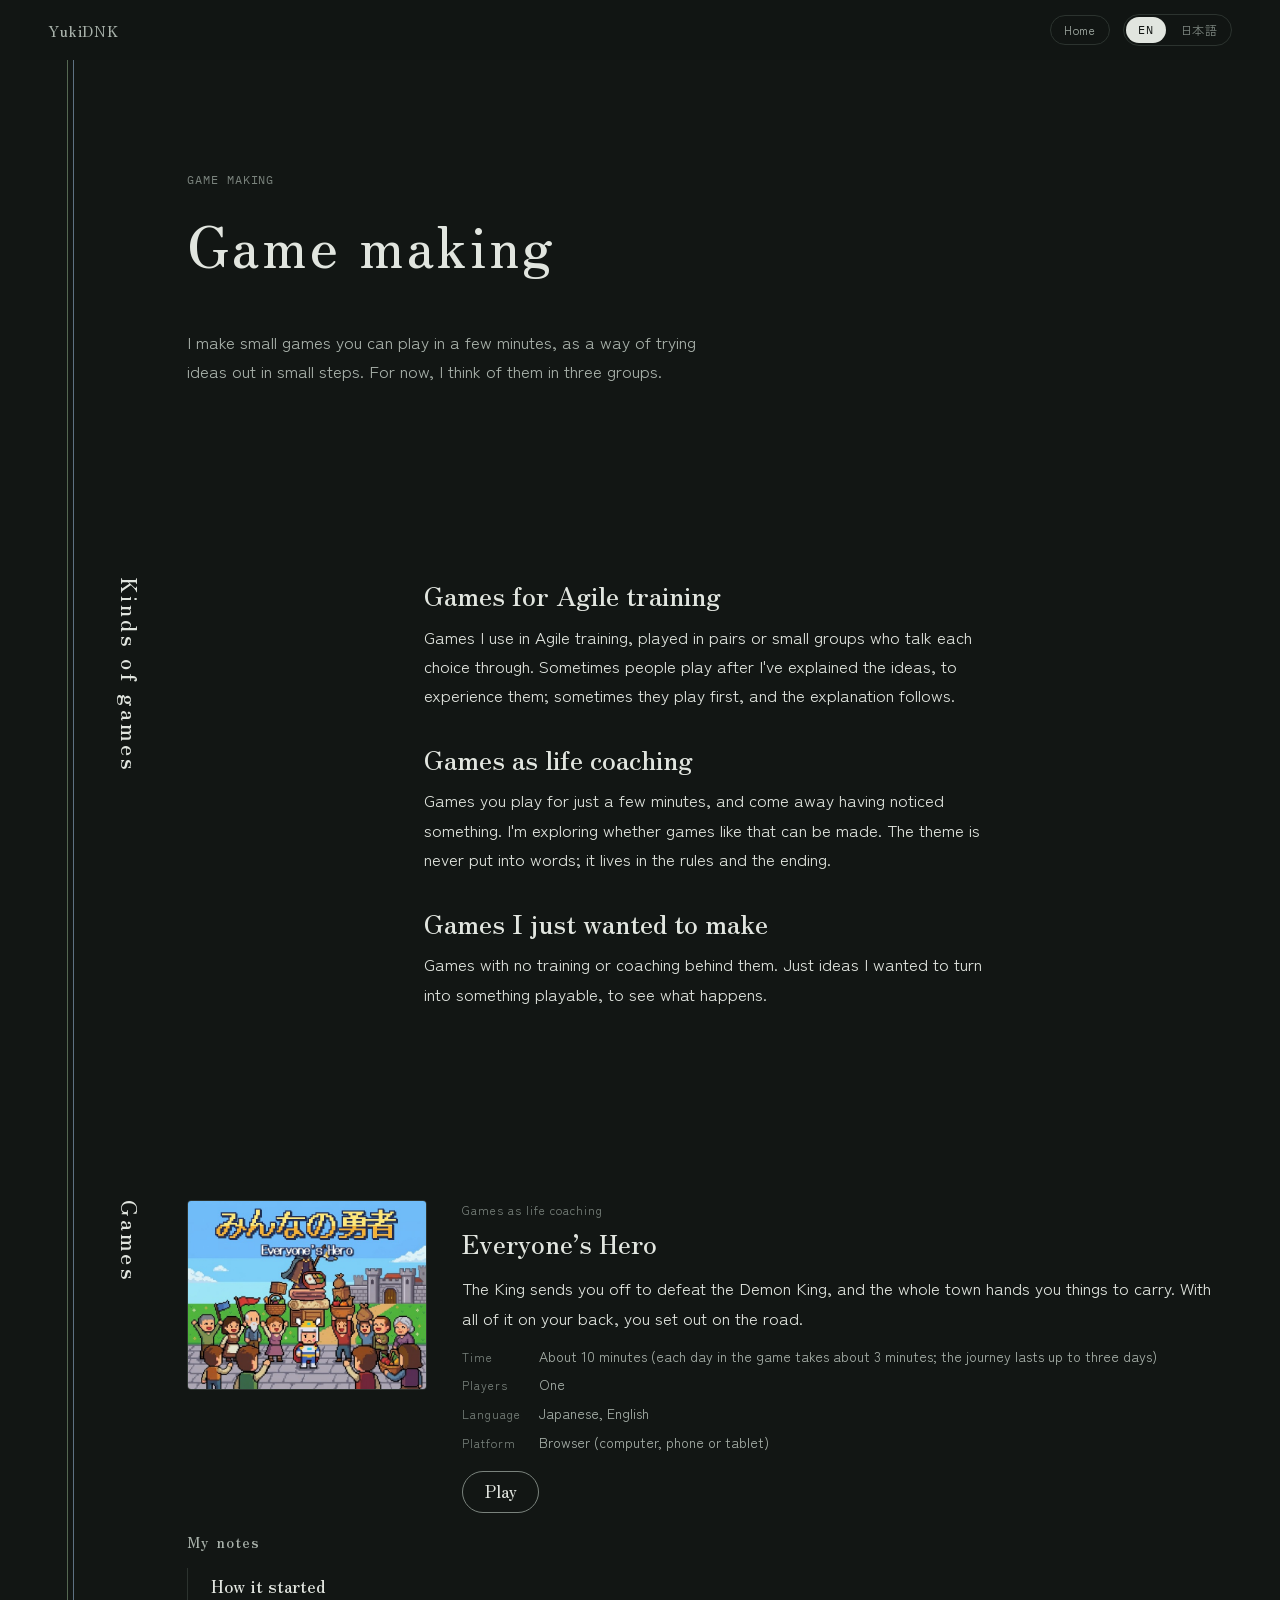
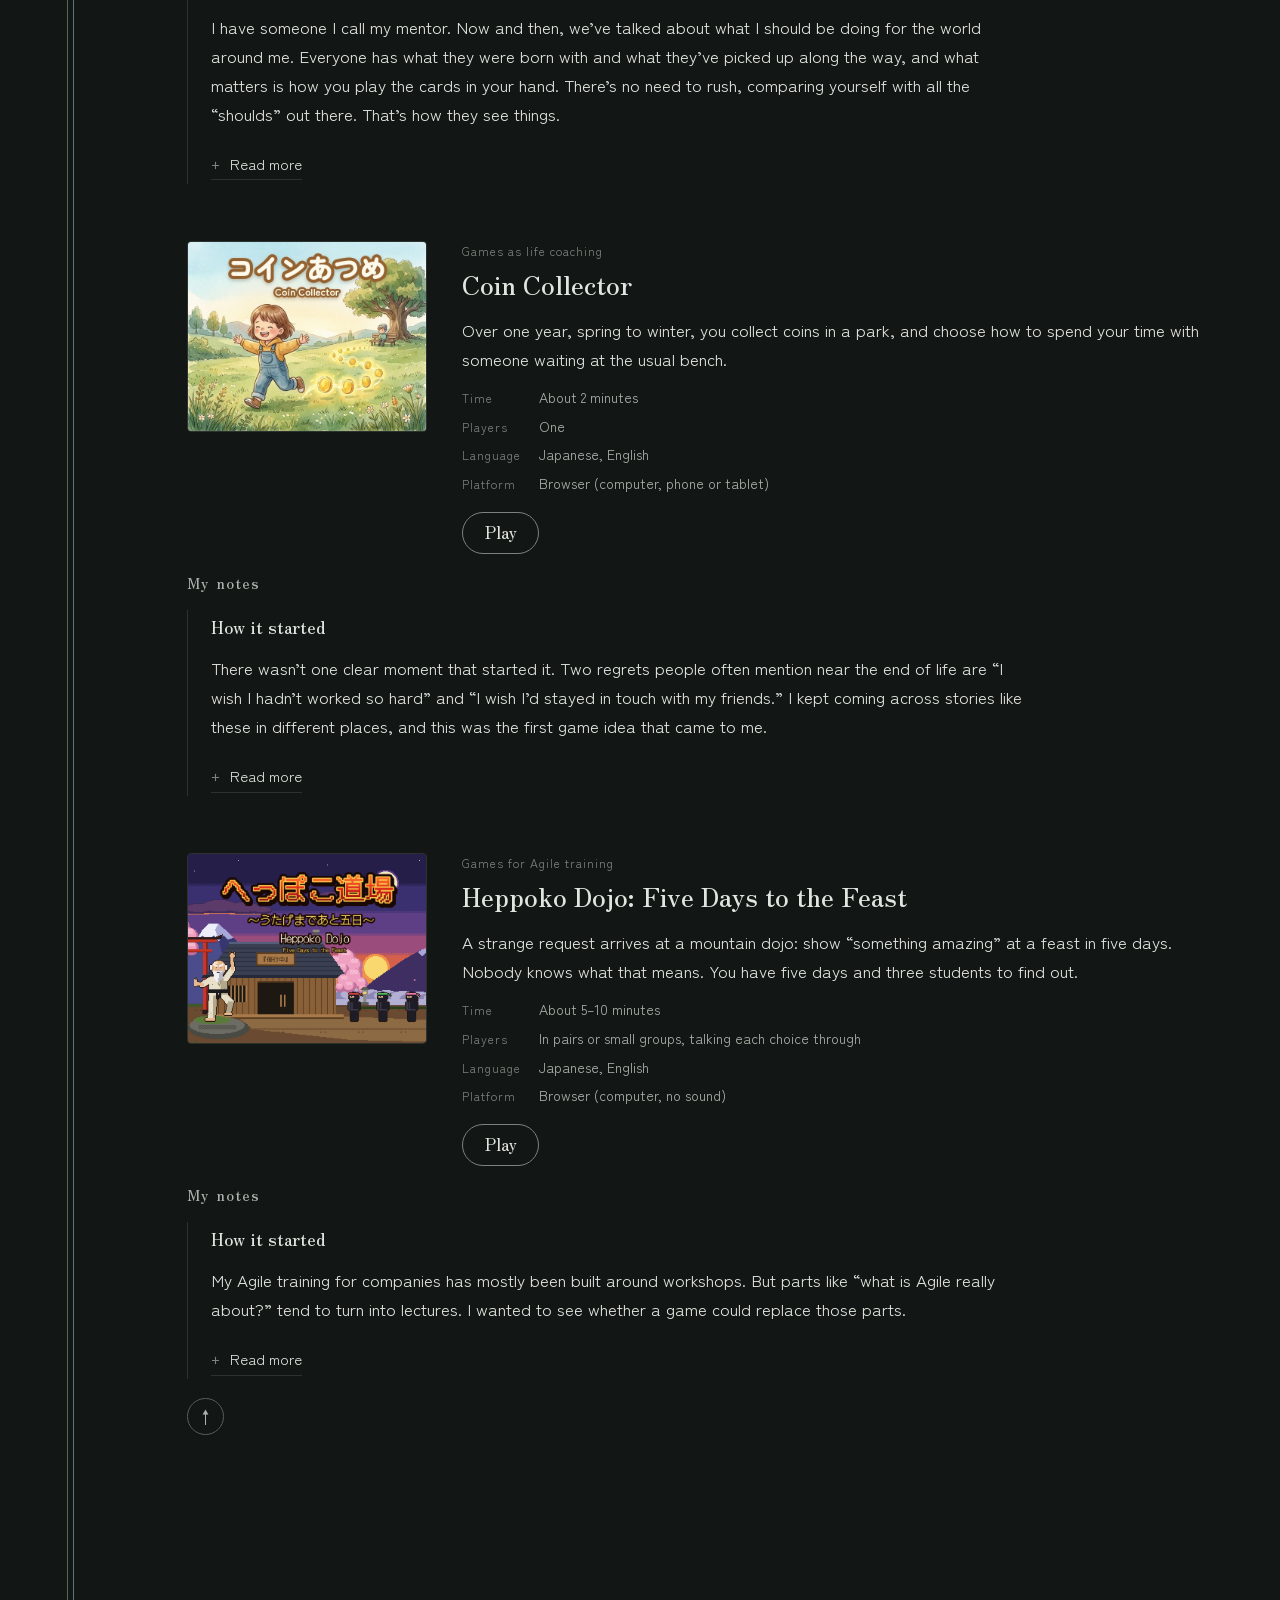
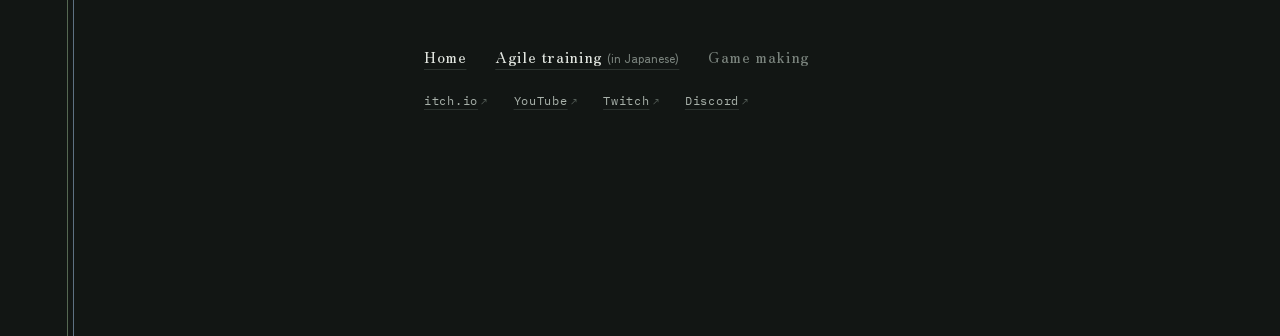
==== commit 88f47e3b: "テキスト修正" ====
--- a/games.html
+++ b/games.html
@@ -166,6 +166,7 @@
 }
 .g-cover img { position: absolute; inset: 0; display: block; width: 100%; height: 100%; object-fit: cover; }
 .g-body { display: flex; flex-direction: column; gap: .8rem; min-width: 0; }
+.g-kind-label { margin: 0 0 -.55rem; font-family: var(--sans); font-size: .76rem; letter-spacing: .08em; color: var(--ink-3); }
 .g-title { font-family: var(--serif); font-weight: 600; font-size: clamp(1.3rem, 1.05rem + .9vw, 1.6rem); line-height: 1.4; }
 .g-meta {
   display: grid;
@@ -284,6 +285,7 @@
     <article class="g-game" id="everyones-hero">
       <figure class="g-cover"><img src="assets/img/games/everyones-hero-cover.jpg" alt="" data-alt-ja="みんなの勇者 のカバー画像" data-alt-en="Cover of Everyone’s Hero" loading="lazy"></figure>
       <div class="g-body">
+        <p class="g-kind-label"><span lang="ja">ライフコーチング体験ゲーム</span><span lang="en">Games as life coaching</span></p>
         <h3 class="g-title"><span lang="ja">みんなの勇者</span><span lang="en">Everyone’s Hero</span></h3>
         <p lang="ja">王様に「魔王をたおしてまいれ」と送り出され、町の人たちから次々に荷物をわたされた勇者として旅に出るゲームです。</p>
         <p lang="en">The King sends you off to defeat the Demon King, and the whole town hands you things to carry. With all of it on your back, you set out on the road.</p>
@@ -355,6 +357,7 @@
     <article class="g-game" id="coin-collector">
       <figure class="g-cover"><img src="assets/img/games/coin-collector-cover.jpg" alt="" data-alt-ja="コインあつめ のカバー画像" data-alt-en="Cover of Coin Collector" loading="lazy"></figure>
       <div class="g-body">
+        <p class="g-kind-label"><span lang="ja">ライフコーチング体験ゲーム</span><span lang="en">Games as life coaching</span></p>
         <h3 class="g-title"><span lang="ja">コインあつめ</span><span lang="en">Coin Collector</span></h3>
         <p lang="ja">春・夏・秋・冬の1年のあいだ、公園でコインを集めながら、いつものベンチで待っている人との時間をどう使うかを選ぶゲームです。</p>
         <p lang="en">Over one year, spring to winter, you collect coins in a park, and choose how to spend your time with someone waiting at the usual bench.</p>
@@ -422,6 +425,7 @@
     <article class="g-game" id="heppoko-dojo">
       <figure class="g-cover"><img src="assets/img/games/heppoko-dojo-cover.png" alt="" data-alt-ja="へっぽこ道場 ～うたげまであと五日～ のカバー画像" data-alt-en="Cover of Heppoko Dojo: Five Days to the Feast" loading="lazy"></figure>
       <div class="g-body">
+        <p class="g-kind-label"><span lang="ja">アジャイル研修向けゲーム</span><span lang="en">Games for Agile training</span></p>
         <h3 class="g-title"><span lang="ja">へっぽこ道場 ～うたげまであと五日～</span><span lang="en">Heppoko Dojo: Five Days to the Feast</span></h3>
         <p lang="ja">山奥の道場に「5日後のうたげで、すごいものを見せてほしい」という依頼が届きます。それが何なのか分からないまま、3人の弟子と5日間を過ごすゲームです。</p>
         <p lang="en">A strange request arrives at a mountain dojo: show “something amazing” at a feast in five days. Nobody knows what that means. You have five days and three students to find out.</p>
